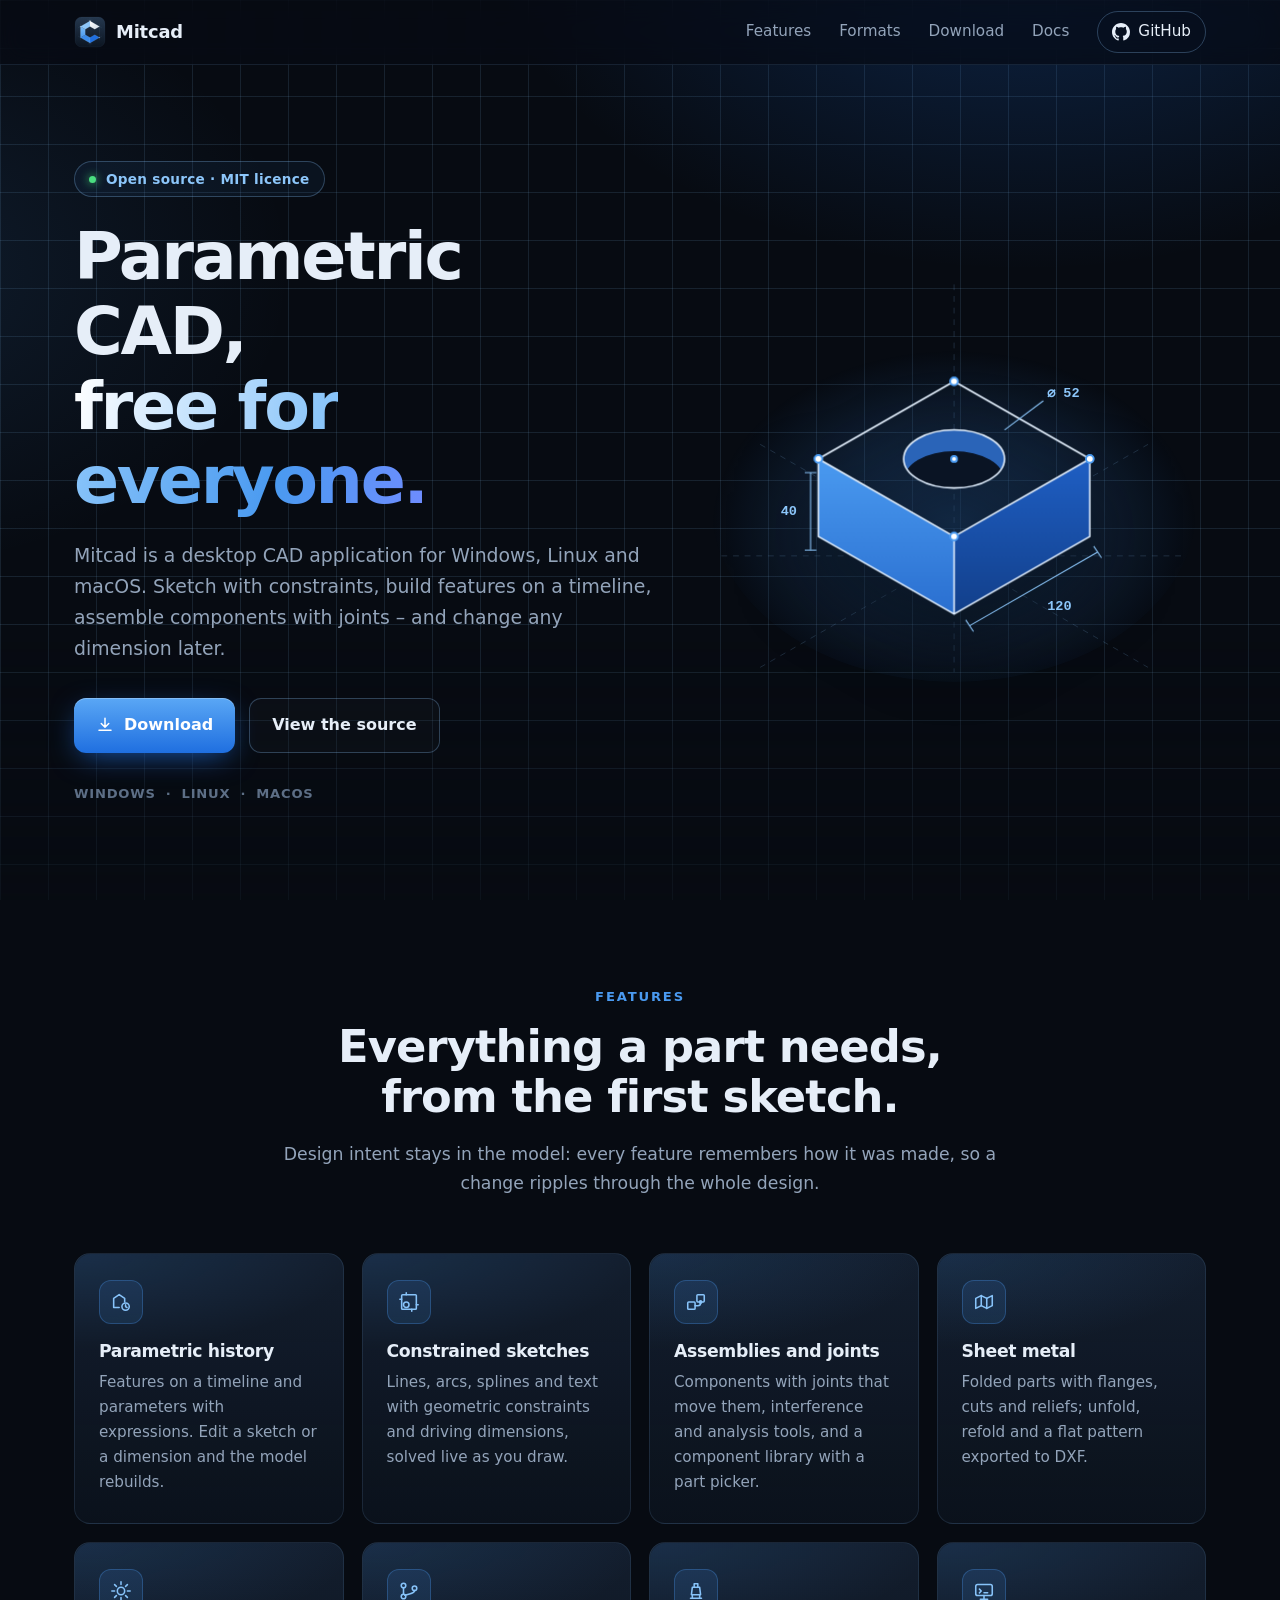
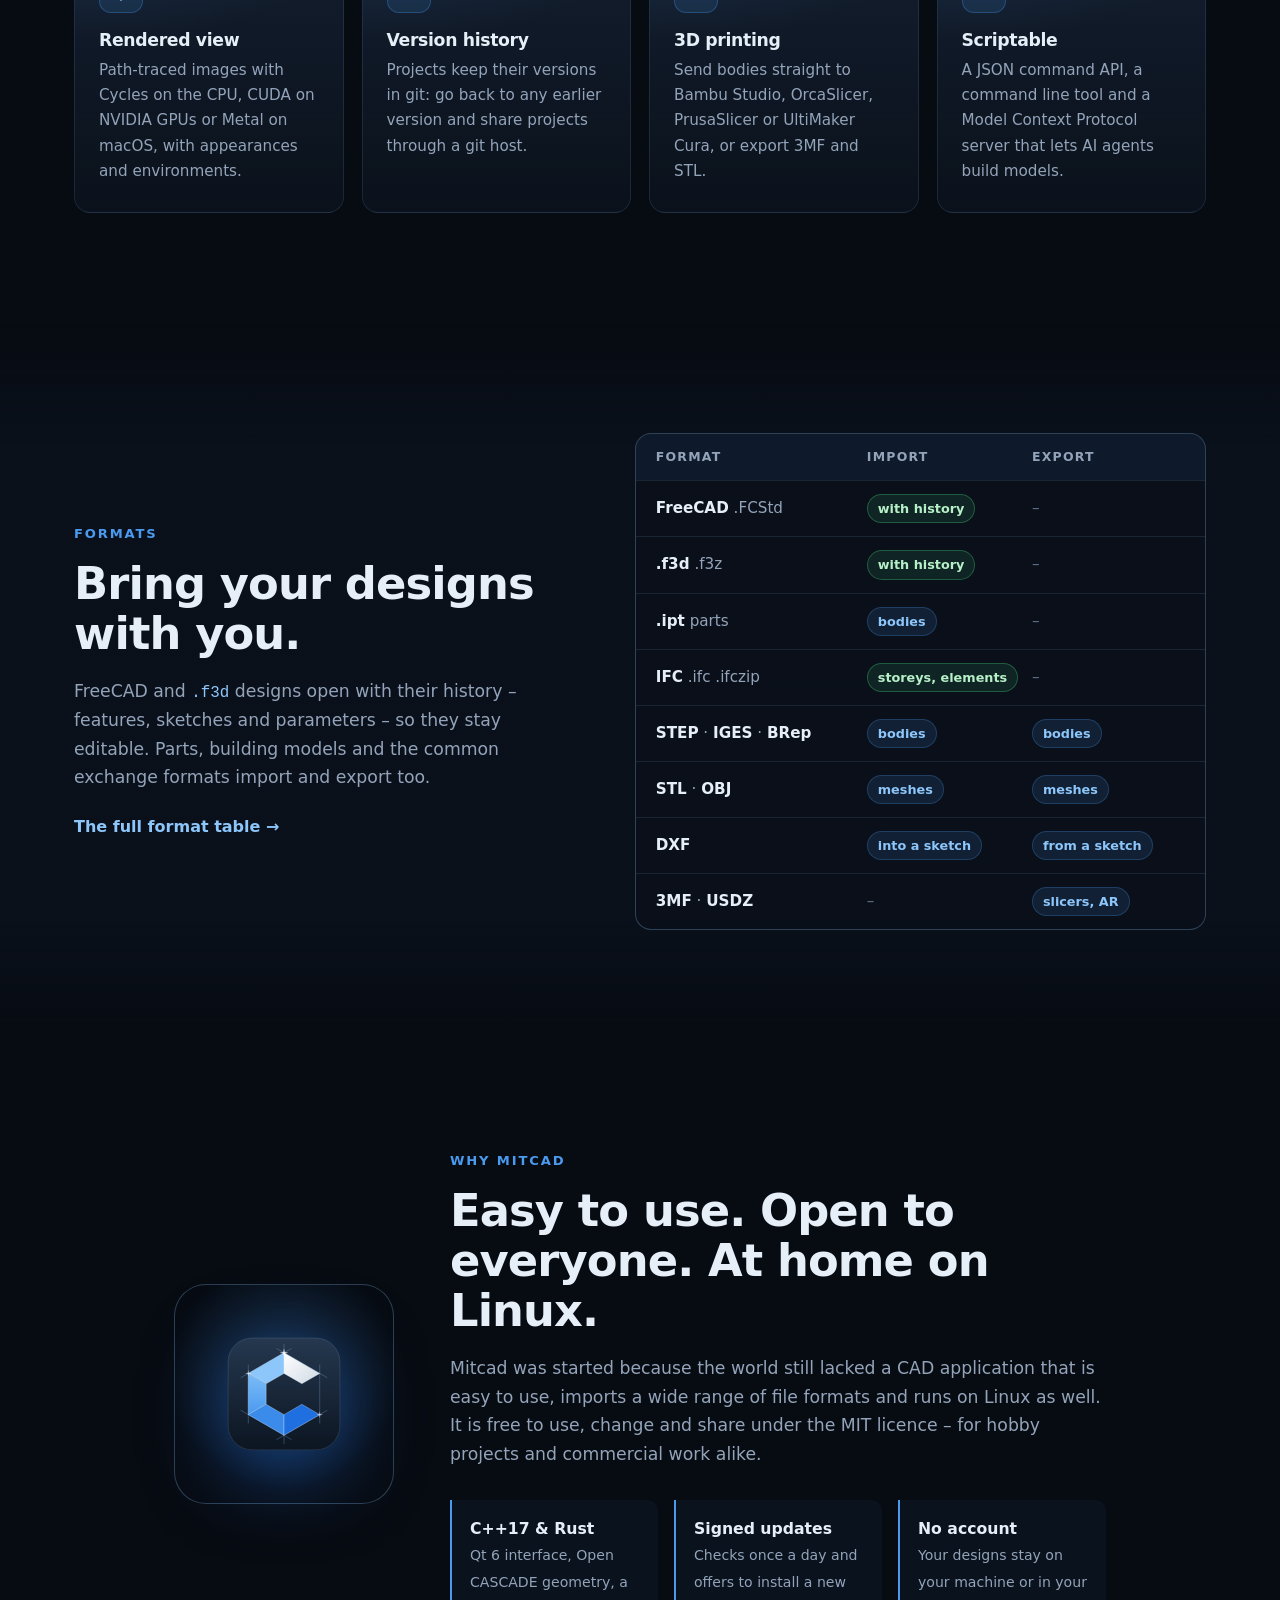
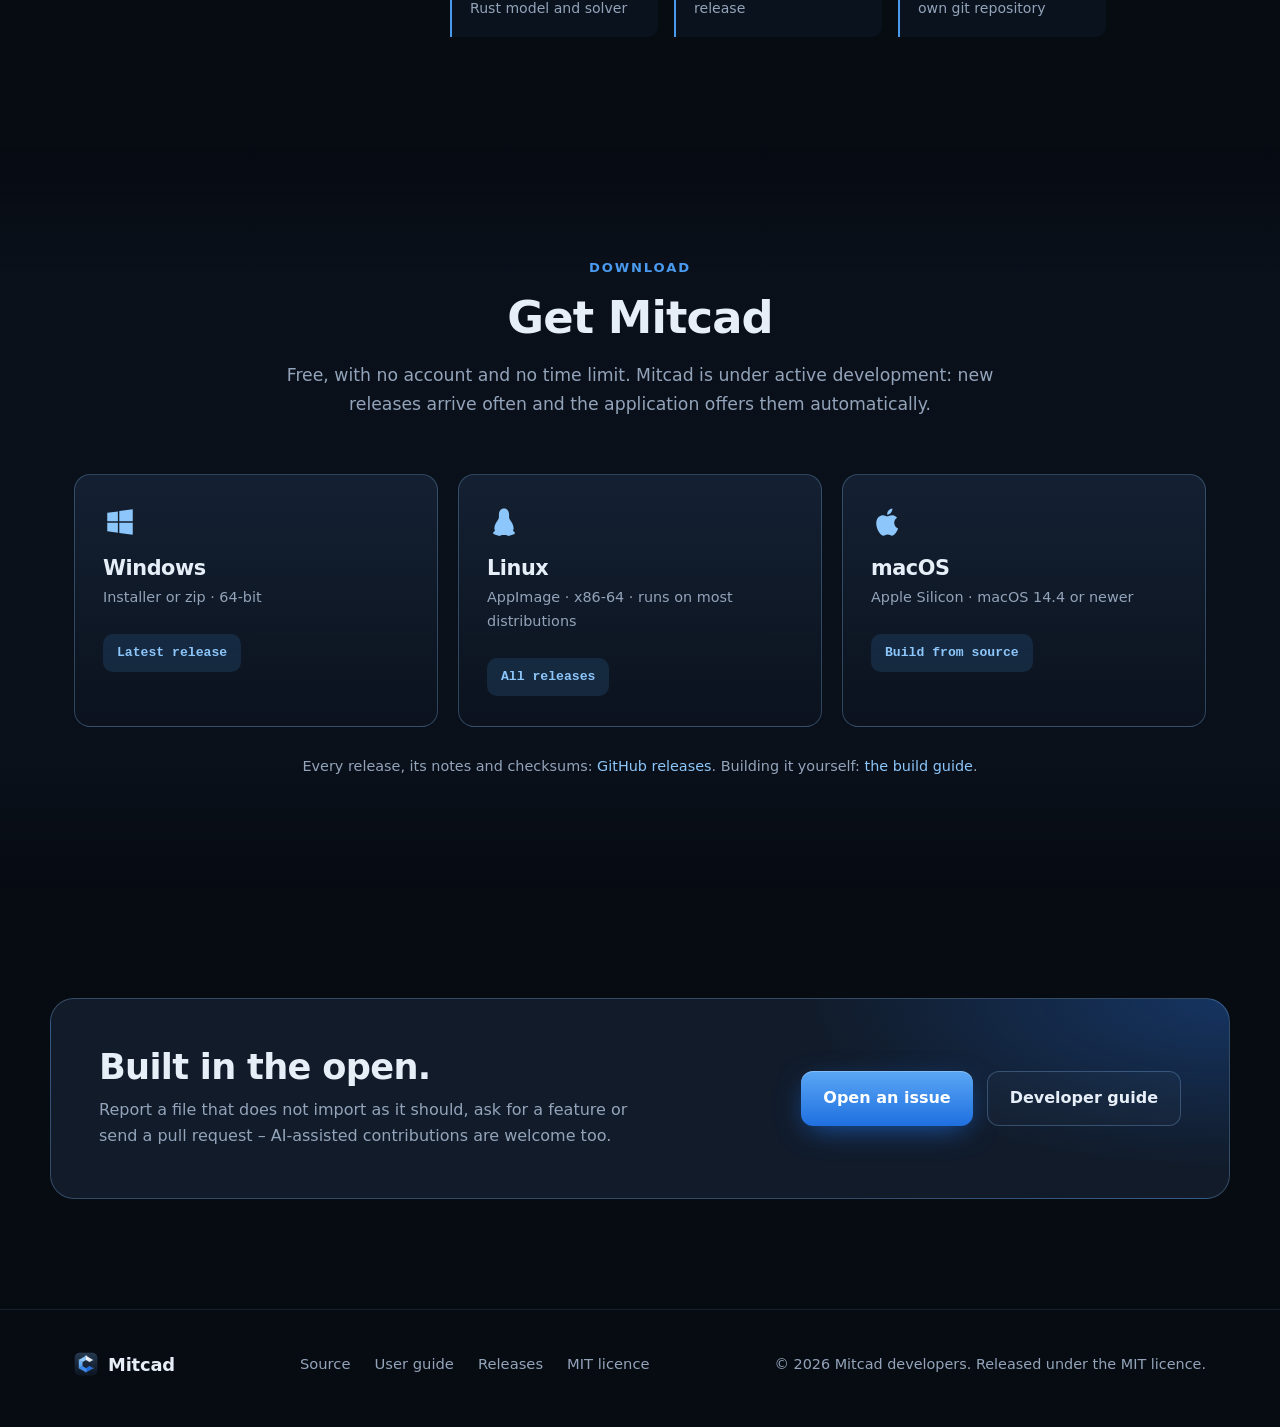
==== index.html @ 43147772 "Mitcad website: a dark single page with features, formats and downloads Co-Authored-By: Claude Opus " ====
<!DOCTYPE html>
<!-- SPDX-License-Identifier: MIT -->
<html lang="en">
<head>
  <meta charset="utf-8">
  <meta name="viewport" content="width=device-width, initial-scale=1">
  <title>Mitcad – open-source parametric CAD</title>
  <meta name="description" content="Mitcad is an open-source parametric desktop CAD application for Windows, Linux and macOS. Sketches, features on a timeline, assemblies, sheet metal and many file formats. MIT licensed.">
  <meta name="theme-color" content="#070b12">
  <meta property="og:title" content="Mitcad – open-source parametric CAD">
  <meta property="og:description" content="Parametric desktop CAD for Windows, Linux and macOS. Free under the MIT licence.">
  <meta property="og:type" content="website">
  <meta property="og:url" content="https://mitcad.org/">
  <meta property="og:image" content="https://mitcad.org/assets/og.png">
  <link rel="canonical" href="https://mitcad.org/">
  <link rel="icon" href="assets/favicon.svg" type="image/svg+xml">
  <link rel="stylesheet" href="style.css">
</head>
<body>
  <a class="skip" href="#main">Skip to content</a>

  <header class="nav" id="top">
    <div class="wrap nav-inner">
      <a class="brand" href="#top" aria-label="Mitcad home">
        <img src="assets/logo.svg" alt="" width="32" height="32">
        <span>Mitcad</span>
      </a>
      <input type="checkbox" id="menu" class="menu-toggle" aria-label="Menu">
      <label for="menu" class="menu-button" aria-hidden="true"><span></span></label>
      <nav class="links" aria-label="Main">
        <a href="#features">Features</a>
        <a href="#formats">Formats</a>
        <a href="#download">Download</a>
        <a href="https://github.com/mitcad/Mitcad/blob/main/docs/user-guide.md">Docs</a>
        <a class="gh" href="https://github.com/mitcad/Mitcad" aria-label="Mitcad on GitHub">
          <svg viewBox="0 0 16 16" width="18" height="18" aria-hidden="true"><path fill="currentColor" d="M8 0C3.58 0 0 3.58 0 8c0 3.54 2.29 6.53 5.47 7.59.4.07.55-.17.55-.38 0-.19-.01-.82-.01-1.49-2.01.37-2.53-.49-2.69-.94-.09-.23-.48-.94-.82-1.13-.28-.15-.68-.52-.01-.53.63-.01 1.08.58 1.23.82.72 1.21 1.87.87 2.33.66.07-.52.28-.87.51-1.07-1.78-.2-3.64-.89-3.64-3.95 0-.87.31-1.59.82-2.15-.08-.2-.36-1.02.08-2.12 0 0 .67-.21 2.2.82.64-.18 1.32-.27 2-.27.68 0 1.36.09 2 .27 1.53-1.04 2.2-.82 2.2-.82.44 1.1.16 1.92.08 2.12.51.56.82 1.27.82 2.15 0 3.07-1.87 3.75-3.65 3.95.29.25.54.73.54 1.48 0 1.07-.01 1.93-.01 2.2 0 .21.15.46.55.38A8.013 8.013 0 0016 8c0-4.42-3.58-8-8-8z"/></svg>
          <span>GitHub</span>
        </a>
      </nav>
    </div>
  </header>

  <main id="main">
    <section class="hero">
      <div class="wrap hero-grid">
        <div class="hero-text">
          <p class="eyebrow"><span class="dot"></span> Open source · MIT licence</p>
          <h1>Parametric CAD,<br><span class="grad">free for everyone.</span></h1>
          <p class="lead">Mitcad is a desktop CAD application for Windows, Linux and macOS.
            Sketch with constraints, build features on a timeline, assemble
            components with joints – and change any dimension later.</p>
          <div class="cta">
            <a class="btn primary" href="#download">
              <svg viewBox="0 0 24 24" width="18" height="18" aria-hidden="true"><path d="M12 3v12m0 0l-5-5m5 5l5-5M4 19h16" fill="none" stroke="currentColor" stroke-width="2" stroke-linecap="round" stroke-linejoin="round"/></svg>
              Download
            </a>
            <a class="btn ghost" href="https://github.com/mitcad/Mitcad">View the source</a>
          </div>
          <ul class="platforms" aria-label="Platforms">
            <li>Windows</li><li>Linux</li><li>macOS</li>
          </ul>
        </div>

        <figure class="hero-art" aria-hidden="true">
          <svg viewBox="0 0 520 440" class="blueprint">
            <defs>
              <linearGradient id="top" x1="0" y1="0" x2="1" y2="1">
                <stop offset="0" stop-color="#cfe6ff"/><stop offset="1" stop-color="#8cc6fa"/>
              </linearGradient>
              <linearGradient id="lft" x1="0" y1="0" x2="0" y2="1">
                <stop offset="0" stop-color="#4a9af0"/><stop offset="1" stop-color="#2a6fd0"/>
              </linearGradient>
              <linearGradient id="rgt" x1="0" y1="0" x2="0" y2="1">
                <stop offset="0" stop-color="#1f5fc4"/><stop offset="1" stop-color="#123f8a"/>
              </linearGradient>
              <radialGradient id="glow" cx="50%" cy="55%" r="50%">
                <stop offset="0" stop-color="#3b8bea" stop-opacity=".35"/><stop offset="1" stop-color="#3b8bea" stop-opacity="0"/>
              </radialGradient>
            </defs>
            <ellipse cx="260" cy="250" rx="250" ry="180" fill="url(#glow)"/>
            <!-- Construction lines -->
            <g class="construct">
              <line x1="20" y1="300" x2="500" y2="300"/>
              <line x1="260" y1="20" x2="260" y2="420"/>
              <line x1="60" y1="415" x2="460" y2="185"/>
              <line x1="60" y1="185" x2="460" y2="415"/>
            </g>
            <!-- An isometric block with a bore: top, left and right faces -->
            <g class="solid">
              <polygon points="260,120 400,200 260,280 120,200" fill="url(#top)"/>
              <polygon points="120,200 260,280 260,360 120,280" fill="url(#lft)"/>
              <polygon points="260,280 400,200 400,280 260,360" fill="url(#rgt)"/>
              <clipPath id="bore"><ellipse cx="260" cy="200" rx="52" ry="30"/></clipPath>
              <ellipse cx="260" cy="200" rx="52" ry="30" fill="#2a64b8"/>
              <ellipse cx="260" cy="222" rx="52" ry="30" fill="#0a1424" clip-path="url(#bore)"/>
            </g>
            <!-- Edges drawn in -->
            <g class="edges">
              <path d="M260 120 L400 200 L260 280 L120 200 Z"/>
              <path d="M120 200 V280 L260 360 L400 280 V200"/>
              <path d="M260 280 V360"/>
              <ellipse cx="260" cy="200" rx="52" ry="30"/>
            </g>
            <!-- Dimensions -->
            <g class="dims">
              <path d="M112 214 L112 294" /><path d="M106 214 h12 M106 294 h12"/>
              <text x="98" y="258" text-anchor="end">40</text>
              <path d="M276 372 L408 296"/><path d="M272 366 l8 12 M404 290 l8 12"/>
              <text x="356" y="356">120</text>
              <path d="M312 170 L352 140"/><text x="356" y="136">⌀ 52</text>
            </g>
            <!-- Sketch points -->
            <g class="pts">
              <circle cx="260" cy="120" r="4"/><circle cx="400" cy="200" r="4"/>
              <circle cx="120" cy="200" r="4"/><circle cx="260" cy="280" r="4"/>
              <circle cx="260" cy="200" r="3"/>
            </g>
          </svg>
        </figure>
      </div>
    </section>

    <section class="showcase" id="showcase" hidden>
      <div class="wrap">
        <div class="window">
          <div class="window-bar"><i></i><i></i><i></i></div>
          <img id="shot-main" data-src="" alt="The Mitcad window with a part, the model browser and the timeline" loading="lazy">
        </div>
      </div>
    </section>

    <section class="section" id="features">
      <div class="wrap">
        <header class="section-head">
          <p class="kicker">Features</p>
          <h2>Everything a part needs, from the first sketch.</h2>
          <p>Design intent stays in the model: every feature remembers how it was made,
            so a change ripples through the whole design.</p>
        </header>

        <div class="cards">
          <article class="card">
            <div class="icon"><svg viewBox="0 0 24 24"><path d="M4 18h6M4 18V8l6-4 6 4v4"/><circle cx="17" cy="17" r="4"/><path d="M17 15v2l1.5 1"/></svg></div>
            <h3>Parametric history</h3>
            <p>Features on a timeline and parameters with expressions. Edit a sketch or a dimension and the model rebuilds.</p>
          </article>
          <article class="card">
            <div class="icon"><svg viewBox="0 0 24 24"><rect x="4" y="4" width="16" height="16" rx="1"/><path d="M4 9h-2M9 4V2M20 15h2M15 20v2"/><circle cx="9" cy="15" r="3"/></svg></div>
            <h3>Constrained sketches</h3>
            <p>Lines, arcs, splines and text with geometric constraints and driving dimensions, solved live as you draw.</p>
          </article>
          <article class="card">
            <div class="icon"><svg viewBox="0 0 24 24"><rect x="3" y="12" width="8" height="8" rx="1"/><rect x="13" y="4" width="8" height="8" rx="1"/><path d="M11 16h3a3 3 0 003-3v-1"/><circle cx="17" cy="12" r="1.2"/></svg></div>
            <h3>Assemblies and joints</h3>
            <p>Components with joints that move them, interference and analysis tools, and a component library with a part picker.</p>
          </article>
          <article class="card">
            <div class="icon"><svg viewBox="0 0 24 24"><path d="M3 8l6-3 6 3 6-3v11l-6 3-6-3-6 3z"/><path d="M9 5v11M15 8v11"/></svg></div>
            <h3>Sheet metal</h3>
            <p>Folded parts with flanges, cuts and reliefs; unfold, refold and a flat pattern exported to DXF.</p>
          </article>
          <article class="card">
            <div class="icon"><svg viewBox="0 0 24 24"><circle cx="12" cy="12" r="4"/><path d="M12 2v3M12 19v3M2 12h3M19 12h3M5 5l2 2M17 17l2 2M5 19l2-2M17 7l2-2"/></svg></div>
            <h3>Rendered view</h3>
            <p>Path-traced images with Cycles on the CPU, CUDA on NVIDIA GPUs or Metal on macOS, with appearances and environments.</p>
          </article>
          <article class="card">
            <div class="icon"><svg viewBox="0 0 24 24"><circle cx="6" cy="6" r="2.5"/><circle cx="6" cy="18" r="2.5"/><circle cx="18" cy="9" r="2.5"/><path d="M6 8.5v7M18 11.5c0 4-6 3-10.5 5.2"/></svg></div>
            <h3>Version history</h3>
            <p>Projects keep their versions in git: go back to any earlier version and share projects through a git host.</p>
          </article>
          <article class="card">
            <div class="icon"><svg viewBox="0 0 24 24"><path d="M6 20h12M8 20v-4h8v4M7 16l1-8h8l1 8"/><path d="M10 8V4h4v4"/></svg></div>
            <h3>3D printing</h3>
            <p>Send bodies straight to Bambu Studio, OrcaSlicer, PrusaSlicer or UltiMaker Cura, or export 3MF and STL.</p>
          </article>
          <article class="card">
            <div class="icon"><svg viewBox="0 0 24 24"><rect x="3" y="5" width="18" height="12" rx="2"/><path d="M8 21h8M12 17v4M7 10l2 2-2 2M12 14h4"/></svg></div>
            <h3>Scriptable</h3>
            <p>A JSON command API, a command line tool and a Model Context Protocol server that lets AI agents build models.</p>
          </article>
        </div>
      </div>
    </section>

    <section class="section alt" id="formats">
      <div class="wrap formats-grid">
        <header class="section-head left">
          <p class="kicker">Formats</p>
          <h2>Bring your designs with you.</h2>
          <p>FreeCAD and <code>.f3d</code> designs open with their history – features, sketches
            and parameters – so they stay editable. Parts, building models and the
            common exchange formats import and export too.</p>
          <a class="text-link" href="https://github.com/mitcad/Mitcad#support-for-multiple-cad-formats">The full format table →</a>
        </header>

        <div class="format-table" role="table" aria-label="File formats">
          <div class="row head" role="row"><span role="columnheader">Format</span><span role="columnheader">Import</span><span role="columnheader">Export</span></div>
          <div class="row" role="row"><span role="cell"><b>FreeCAD</b> .FCStd</span><span role="cell" class="tag hist">with history</span><span role="cell" class="no">–</span></div>
          <div class="row" role="row"><span role="cell"><b>.f3d</b> .f3z</span><span role="cell" class="tag hist">with history</span><span role="cell" class="no">–</span></div>
          <div class="row" role="row"><span role="cell"><b>.ipt</b> parts</span><span role="cell" class="tag">bodies</span><span role="cell" class="no">–</span></div>
          <div class="row" role="row"><span role="cell"><b>IFC</b> .ifc .ifczip</span><span role="cell" class="tag hist">storeys, elements</span><span role="cell" class="no">–</span></div>
          <div class="row" role="row"><span role="cell"><b>STEP</b> · <b>IGES</b> · <b>BRep</b></span><span role="cell" class="tag">bodies</span><span role="cell" class="tag">bodies</span></div>
          <div class="row" role="row"><span role="cell"><b>STL</b> · <b>OBJ</b></span><span role="cell" class="tag">meshes</span><span role="cell" class="tag">meshes</span></div>
          <div class="row" role="row"><span role="cell"><b>DXF</b></span><span role="cell" class="tag">into a sketch</span><span role="cell" class="tag">from a sketch</span></div>
          <div class="row" role="row"><span role="cell"><b>3MF</b> · <b>USDZ</b></span><span role="cell" class="no">–</span><span role="cell" class="tag">slicers, AR</span></div>
        </div>
      </div>
    </section>

    <section class="section" id="why">
      <div class="wrap why">
        <div class="why-mark" aria-hidden="true"><img src="assets/logo.svg" alt="" width="120" height="120"></div>
        <div>
          <p class="kicker">Why Mitcad</p>
          <h2>Easy to use. Open to everyone. At home on Linux.</h2>
          <p>Mitcad was started because the world still lacked a CAD application that is easy
            to use, imports a wide range of file formats and runs on Linux as well. It is
            free to use, change and share under the MIT licence – for hobby projects and
            commercial work alike.</p>
          <ul class="facts">
            <li><b>C++17 &amp; Rust</b><span>Qt 6 interface, Open CASCADE geometry, a Rust model and solver</span></li>
            <li><b>Signed updates</b><span>Checks once a day and offers to install a new release</span></li>
            <li><b>No account</b><span>Your designs stay on your machine or in your own git repository</span></li>
          </ul>
        </div>
      </div>
    </section>

    <section class="section alt" id="download">
      <div class="wrap">
        <header class="section-head">
          <p class="kicker">Download</p>
          <h2>Get Mitcad <span id="latest-version"></span></h2>
          <p>Free, with no account and no time limit. Mitcad is under active development:
            new releases arrive often and the application offers them automatically.</p>
        </header>

        <div class="downloads">
          <a class="dl" id="dl-windows" href="https://github.com/mitcad/Mitcad/releases/latest">
            <svg viewBox="0 0 24 24" class="os"><path d="M3 5.5l7.5-1v7H3zM11.5 4.3L21 3v8.5h-9.5zM3 12.5h7.5v7L3 18.5zM11.5 12.5H21V21l-9.5-1.3z"/></svg>
            <h3>Windows</h3>
            <p class="meta">Installer or zip · 64-bit</p>
            <span class="file" data-default="Latest release">Latest release</span>
          </a>
          <a class="dl" id="dl-linux" href="https://github.com/mitcad/Mitcad/releases">
            <svg viewBox="0 0 24 24" class="os"><path d="M12 2.5c-2.3 0-3.6 1.9-3.6 4.4 0 1.3.2 2.2-.6 3.5-1 1.5-2.6 3.5-2.6 6 0 .8.2 1.4.5 1.9-.7.3-1.4.8-1.4 1.5 0 1.2 2 1.2 3.3 1.7.8.3 1.4.5 2 .1.6-.3 1.5-.4 2.4-.4s1.8.1 2.4.4c.6.4 1.2.2 2-.1 1.3-.5 3.3-.5 3.3-1.7 0-.7-.7-1.2-1.4-1.5.3-.5.5-1.1.5-1.9 0-2.5-1.6-4.5-2.6-6-.8-1.3-.6-2.2-.6-3.5 0-2.5-1.3-4.4-3.6-4.4z"/></svg>
            <h3>Linux</h3>
            <p class="meta">AppImage · x86-64 · runs on most distributions</p>
            <span class="file" data-default="All releases">All releases</span>
          </a>
          <a class="dl" id="dl-macos" href="https://github.com/mitcad/Mitcad#macos">
            <svg viewBox="0 0 24 24" class="os"><path d="M16.4 12.6c0-2.4 2-3.5 2-3.6-1.1-1.6-2.8-1.8-3.4-1.8-1.4-.2-2.8.8-3.5.8s-1.9-.8-3.1-.8C6.8 7.3 5.3 8.2 4.5 9.6c-1.7 2.9-.4 7.3 1.2 9.7.8 1.2 1.8 2.5 3 2.4 1.2 0 1.7-.8 3.1-.8s1.9.8 3.1.8c1.3 0 2.1-1.2 2.9-2.4.9-1.3 1.3-2.6 1.3-2.7 0 0-2.6-1-2.7-4zM14.1 5.5c.6-.8 1.1-1.9 1-3-.9 0-2.1.6-2.7 1.4-.6.7-1.1 1.8-1 2.9 1 .1 2.1-.5 2.7-1.3z"/></svg>
            <h3>macOS</h3>
            <p class="meta">Apple Silicon · macOS 14.4 or newer</p>
            <span class="file" data-default="Build from source">Build from source</span>
          </a>
        </div>
        <p class="small center">Every release, its notes and checksums: <a href="https://github.com/mitcad/Mitcad/releases">GitHub releases</a>.
          Building it yourself: <a href="https://github.com/mitcad/Mitcad#building">the build guide</a>.</p>
      </div>
    </section>

    <section class="section" id="community">
      <div class="wrap community">
        <div>
          <h2>Built in the open.</h2>
          <p>Report a file that does not import as it should, ask for a feature or send a
            pull request – AI-assisted contributions are welcome too.</p>
        </div>
        <div class="cta">
          <a class="btn primary" href="https://github.com/mitcad/Mitcad/issues">Open an issue</a>
          <a class="btn ghost" href="https://github.com/mitcad/Mitcad/blob/main/docs/development.md">Developer guide</a>
        </div>
      </div>
    </section>
  </main>

  <footer class="footer">
    <div class="wrap footer-inner">
      <a class="brand" href="#top"><img src="assets/logo.svg" alt="" width="24" height="24"><span>Mitcad</span></a>
      <nav aria-label="Footer">
        <a href="https://github.com/mitcad/Mitcad">Source</a>
        <a href="https://github.com/mitcad/Mitcad/blob/main/docs/user-guide.md">User guide</a>
        <a href="https://github.com/mitcad/Mitcad/releases">Releases</a>
        <a href="https://github.com/mitcad/Mitcad/blob/main/LICENSE">MIT licence</a>
      </nav>
      <p class="small">© 2026 Mitcad developers. Released under the MIT licence.</p>
    </div>
  </footer>

  <script src="site.js" defer></script>
</body>
</html>
---- style.css ----
/* SPDX-License-Identifier: MIT */
/* Mitcad website: one dark theme, colours from the application icon. */

:root {
  --bg: #070b12;
  --bg-2: #0b121d;
  --panel: rgba(20, 32, 50, .55);
  --panel-solid: #111b2a;
  --line: rgba(140, 198, 250, .12);
  --line-strong: rgba(140, 198, 250, .28);
  --text: #e6eef8;
  --muted: #93a4ba;
  --faint: #5d6f86;
  --accent: #4a9af0;
  --accent-2: #8cc6fa;
  --accent-3: #1f6fe0;
  --radius: 16px;
  --wrap: 1180px;
  --font: ui-sans-serif, system-ui, -apple-system, "Segoe UI", Roboto, "Helvetica Neue", Arial, sans-serif;
  --mono: ui-monospace, "SF Mono", "Cascadia Code", Consolas, monospace;
  color-scheme: dark;
}

* { box-sizing: border-box; }
html { scroll-behavior: smooth; scroll-padding-top: 80px; }
body {
  margin: 0;
  background: var(--bg);
  color: var(--text);
  font: 16px/1.65 var(--font);
  -webkit-font-smoothing: antialiased;
  overflow-x: hidden;
}
/* Blueprint grid and soft glows behind everything */
body::before {
  content: "";
  position: fixed;
  inset: 0;
  z-index: -1;
  background:
    radial-gradient(900px 600px at 80% -10%, rgba(31, 111, 224, .28), transparent 60%),
    radial-gradient(700px 500px at -10% 30%, rgba(74, 154, 240, .12), transparent 60%),
    linear-gradient(var(--line) 1px, transparent 1px) 0 0 / 48px 48px,
    linear-gradient(90deg, var(--line) 1px, transparent 1px) 0 0 / 48px 48px,
    var(--bg);
  mask-image: linear-gradient(to bottom, #000 0, #000 70%, rgba(0, 0, 0, .35) 100%);
}

a { color: var(--accent-2); text-decoration: none; }
a:hover { color: #fff; }
img { max-width: 100%; display: block; }
code { font-family: var(--mono); font-size: .92em; color: var(--accent-2); }
h1, h2, h3 { line-height: 1.12; letter-spacing: -.02em; margin: 0; }
h2 { font-size: clamp(1.9rem, 3.6vw, 2.8rem); font-weight: 700; }
h3 { font-size: 1.08rem; font-weight: 650; }
p { margin: 0; }

.wrap { max-width: var(--wrap); margin: 0 auto; padding: 0 24px; }
.small { font-size: .9rem; color: var(--muted); }
.center { text-align: center; }

.skip { position: absolute; left: -9999px; }
.skip:focus { left: 16px; top: 16px; z-index: 100; background: var(--accent); color: #fff; padding: 8px 14px; border-radius: 8px; }

/* Navigation */
.nav {
  position: sticky;
  top: 0;
  z-index: 50;
  backdrop-filter: blur(14px) saturate(140%);
  -webkit-backdrop-filter: blur(14px) saturate(140%);
  background: rgba(7, 11, 18, .72);
  border-bottom: 1px solid var(--line);
}
.nav-inner { display: flex; align-items: center; justify-content: space-between; height: 64px; }
.brand { display: flex; align-items: center; gap: 10px; color: var(--text); font-weight: 700; font-size: 1.12rem; letter-spacing: -.01em; }
.brand:hover { color: #fff; }
.links { display: flex; align-items: center; gap: 28px; }
.links a { color: var(--muted); font-size: .95rem; font-weight: 500; transition: color .15s; }
.links a:hover { color: var(--text); }
.links .gh { display: inline-flex; align-items: center; gap: 8px; padding: 7px 14px; border: 1px solid var(--line-strong); border-radius: 999px; color: var(--text); }
.links .gh:hover { border-color: var(--accent); background: rgba(74, 154, 240, .1); }
.menu-toggle, .menu-button { display: none; }

/* Buttons */
.btn {
  display: inline-flex;
  align-items: center;
  gap: 10px;
  padding: 13px 22px;
  border-radius: 12px;
  font-weight: 600;
  font-size: 1rem;
  transition: transform .15s, box-shadow .2s, background .2s, border-color .2s;
}
.btn.primary {
  color: #fff;
  background: linear-gradient(180deg, #5aa7f5, var(--accent-3));
  box-shadow: 0 8px 30px -8px rgba(31, 111, 224, .8), inset 0 1px 0 rgba(255, 255, 255, .25);
}
.btn.primary:hover { transform: translateY(-1px); box-shadow: 0 12px 36px -8px rgba(31, 111, 224, .95), inset 0 1px 0 rgba(255, 255, 255, .3); color: #fff; }
.btn.ghost { color: var(--text); border: 1px solid var(--line-strong); background: rgba(255, 255, 255, .02); }
.btn.ghost:hover { border-color: var(--accent-2); background: rgba(140, 198, 250, .06); color: #fff; }

/* Hero */
.hero { padding: 96px 0 72px; }
.hero-grid { display: grid; grid-template-columns: 1.15fr 1fr; gap: 48px; align-items: center; }
.eyebrow {
  display: inline-flex; align-items: center; gap: 10px;
  padding: 6px 14px; border: 1px solid var(--line-strong); border-radius: 999px;
  color: var(--accent-2); font-size: .85rem; font-weight: 600; letter-spacing: .02em;
  background: rgba(74, 154, 240, .06);
}
.dot { width: 7px; height: 7px; border-radius: 50%; background: #4ade80; box-shadow: 0 0 10px #4ade80; }
h1 { font-size: clamp(2.5rem, 5.2vw, 4.25rem); font-weight: 800; margin: 22px 0 22px; letter-spacing: -.035em; }
.grad {
  background: linear-gradient(100deg, #ffffff 0%, var(--accent-2) 40%, var(--accent) 75%, #6f8cff 100%);
  -webkit-background-clip: text; background-clip: text; color: transparent;
}
.lead { font-size: 1.18rem; color: var(--muted); max-width: 34em; }
.cta { display: flex; flex-wrap: wrap; gap: 14px; margin-top: 34px; }
.platforms { display: flex; gap: 10px; list-style: none; padding: 0; margin: 30px 0 0; }
.platforms li { font-size: .82rem; color: var(--faint); font-weight: 600; letter-spacing: .06em; text-transform: uppercase; }
.platforms li + li::before { content: "·"; margin-right: 10px; color: var(--faint); }

.hero-art { margin: 0; }
.blueprint { width: 100%; height: auto; overflow: visible; }
.construct line { stroke: var(--accent-2); stroke-opacity: .18; stroke-width: 1; stroke-dasharray: 6 6; }
.solid { filter: drop-shadow(0 30px 40px rgba(0, 0, 0, .55)); animation: rise 1.2s .6s both cubic-bezier(.2, .7, .2, 1); }
.edges path, .edges ellipse { fill: none; stroke: #e6f2ff; stroke-width: 1.6; stroke-linejoin: round; stroke-dasharray: 900; stroke-dashoffset: 900; animation: draw 1.6s .1s forwards ease-out; }
.dims path { fill: none; stroke: var(--accent-2); stroke-width: 1.1; opacity: 0; animation: fade .6s 1.5s forwards; }
.dims text { fill: var(--accent-2); font: 600 14px var(--mono); opacity: 0; animation: fade .6s 1.7s forwards; }
.pts circle { fill: #fff; stroke: var(--accent); stroke-width: 2; opacity: 0; animation: fade .4s 1.3s forwards; }
@keyframes draw { to { stroke-dashoffset: 0; } }
@keyframes fade { to { opacity: 1; } }
@keyframes rise { from { opacity: 0; transform: translateY(18px); } to { opacity: 1; transform: none; } }

/* Screenshot showcase */
.showcase { padding: 8px 0 40px; }
.window {
  border-radius: 14px; overflow: hidden;
  border: 1px solid var(--line-strong);
  background: var(--panel-solid);
  box-shadow: 0 40px 120px -30px rgba(31, 111, 224, .45), 0 20px 60px -20px rgba(0, 0, 0, .8);
}
.window-bar { display: flex; gap: 8px; padding: 12px 14px; background: #0e1724; border-bottom: 1px solid var(--line); }
.window-bar i { width: 11px; height: 11px; border-radius: 50%; background: #2a3a50; }
.shots { display: grid; grid-template-columns: 1fr 1fr; gap: 24px; margin-top: 24px; }
.shots figure { margin: 0; }
.shots img { border-radius: 12px; border: 1px solid var(--line-strong); }
.shots figcaption { margin-top: 10px; font-size: .9rem; color: var(--muted); }

/* Sections */
.section { padding: 110px 0; }
.section.alt { background: linear-gradient(180deg, rgba(11, 18, 29, 0), rgba(11, 18, 29, .85) 18%, rgba(11, 18, 29, .85) 82%, rgba(11, 18, 29, 0)); }
.section-head { max-width: 720px; margin: 0 auto 56px; text-align: center; }
.section-head.left { text-align: left; margin: 0; }
.section-head p:not(.kicker) { margin-top: 18px; color: var(--muted); font-size: 1.08rem; }
.kicker { color: var(--accent); font-weight: 700; font-size: .82rem; letter-spacing: .14em; text-transform: uppercase; margin-bottom: 14px !important; }

/* Feature cards */
.cards { display: grid; grid-template-columns: repeat(4, 1fr); gap: 18px; }
.card {
  position: relative;
  padding: 26px 24px 28px;
  border-radius: var(--radius);
  background: linear-gradient(180deg, rgba(24, 38, 58, .7), rgba(14, 22, 34, .6));
  border: 1px solid var(--line);
  transition: transform .2s, border-color .2s, box-shadow .2s;
}
.card::before {
  content: ""; position: absolute; inset: 0; border-radius: inherit; pointer-events: none;
  background: radial-gradient(400px 140px at 0 0, rgba(74, 154, 240, .14), transparent 70%);
}
.card:hover { transform: translateY(-3px); border-color: var(--line-strong); box-shadow: 0 20px 50px -25px rgba(31, 111, 224, .6); }
.card h3 { margin: 18px 0 8px; }
.card p { color: var(--muted); font-size: .95rem; }
.icon {
  width: 44px; height: 44px; display: grid; place-items: center;
  border-radius: 12px; background: rgba(74, 154, 240, .12); border: 1px solid rgba(74, 154, 240, .3);
}
.icon svg { width: 22px; height: 22px; fill: none; stroke: var(--accent-2); stroke-width: 1.7; stroke-linecap: round; stroke-linejoin: round; }

/* Formats */
.formats-grid { display: grid; grid-template-columns: 1fr 1.15fr; gap: 64px; align-items: center; }
.text-link { display: inline-block; margin-top: 22px; font-weight: 600; }
.format-table { border: 1px solid var(--line-strong); border-radius: var(--radius); overflow: hidden; background: rgba(10, 16, 26, .7); }
.row { display: grid; grid-template-columns: 1.3fr 1fr 1fr; gap: 12px; align-items: center; padding: 13px 20px; border-top: 1px solid var(--line); font-size: .95rem; }
.row.head { border-top: 0; background: rgba(74, 154, 240, .08); color: var(--muted); font-size: .78rem; font-weight: 700; letter-spacing: .1em; text-transform: uppercase; }
.row b { color: var(--text); font-weight: 650; }
.row span:first-child { color: var(--muted); }
.tag { justify-self: start; padding: 3px 10px; border-radius: 999px; font-size: .8rem; font-weight: 600; color: var(--accent-2); background: rgba(74, 154, 240, .12); border: 1px solid rgba(74, 154, 240, .25); }
.tag.hist { color: #b6f0c8; background: rgba(74, 222, 128, .1); border-color: rgba(74, 222, 128, .3); }
.no { color: var(--faint); }

/* Why */
.why { display: grid; grid-template-columns: 220px 1fr; gap: 56px; align-items: center; max-width: 980px; }
.why-mark { display: grid; place-items: center; aspect-ratio: 1; border-radius: 32px; border: 1px solid var(--line-strong); background: radial-gradient(circle at 50% 40%, rgba(74, 154, 240, .25), transparent 70%); }
.why-mark img { filter: drop-shadow(0 20px 40px rgba(31, 111, 224, .5)); }
.why h2 { margin-bottom: 18px; }
.why p:not(.kicker) { color: var(--muted); font-size: 1.08rem; }
.facts { list-style: none; padding: 0; margin: 32px 0 0; display: grid; grid-template-columns: repeat(3, 1fr); gap: 16px; }
.facts li { padding: 16px 18px; border-left: 2px solid var(--accent); background: rgba(74, 154, 240, .05); border-radius: 0 10px 10px 0; }
.facts b { display: block; font-size: .98rem; }
.facts span { font-size: .88rem; color: var(--muted); }

/* Downloads */
.downloads { display: grid; grid-template-columns: repeat(3, 1fr); gap: 20px; margin-bottom: 28px; }
.dl {
  display: flex; flex-direction: column; gap: 6px;
  padding: 30px 28px; border-radius: var(--radius);
  background: linear-gradient(180deg, rgba(24, 38, 58, .75), rgba(12, 20, 32, .7));
  border: 1px solid var(--line-strong); color: var(--text);
  transition: transform .2s, border-color .2s, box-shadow .2s;
}
.dl:hover { transform: translateY(-3px); border-color: var(--accent); box-shadow: 0 24px 60px -28px rgba(31, 111, 224, .9); color: var(--text); }
.dl .os { width: 34px; height: 34px; fill: var(--accent-2); margin-bottom: 12px; }
.dl h3 { font-size: 1.3rem; }
.dl .meta { color: var(--muted); font-size: .9rem; }
.dl .file { margin-top: 18px; align-self: flex-start; padding: 8px 14px; border-radius: 10px; background: rgba(74, 154, 240, .14); color: var(--accent-2); font-family: var(--mono); font-size: .82rem; font-weight: 600; }
.dl:hover .file { background: var(--accent-3); color: #fff; }

/* Community */
.community {
  display: flex; align-items: center; justify-content: space-between; gap: 32px; flex-wrap: wrap;
  padding: 48px; border-radius: 24px; border: 1px solid var(--line-strong);
  background: radial-gradient(600px 240px at 100% 0, rgba(31, 111, 224, .3), transparent 70%), var(--panel-solid);
}
.community h2 { font-size: clamp(1.6rem, 3vw, 2.2rem); }
.community p { color: var(--muted); margin-top: 10px; max-width: 34em; }
.community .cta { margin-top: 0; }

/* Footer */
.footer { border-top: 1px solid var(--line); padding: 40px 0 48px; }
.footer-inner { display: flex; align-items: center; justify-content: space-between; gap: 24px; flex-wrap: wrap; }
.footer nav { display: flex; gap: 24px; flex-wrap: wrap; }
.footer nav a { color: var(--muted); font-size: .92rem; }
.footer nav a:hover { color: var(--text); }

/* Entrance on scroll (site.js adds .in) */
.reveal { opacity: 0; transform: translateY(16px); transition: opacity .7s ease, transform .7s ease; }
.reveal.in { opacity: 1; transform: none; }

/* Narrow screens */
@media (max-width: 1000px) {
  .hero-grid, .formats-grid { grid-template-columns: 1fr; }
  .hero { padding-top: 64px; }
  .hero-art { max-width: 520px; margin: 0 auto; }
  .cards { grid-template-columns: repeat(2, 1fr); }
  .why { grid-template-columns: 1fr; text-align: left; }
  .why-mark { width: 160px; }
  .facts { grid-template-columns: 1fr; }
}
@media (max-width: 760px) {
  .wrap { padding: 0 16px; }
  .menu-button { display: grid; place-items: center; width: 40px; height: 40px; cursor: pointer; }
  .menu-button span, .menu-button span::before, .menu-button span::after { display: block; width: 20px; height: 2px; background: var(--text); border-radius: 2px; position: relative; content: ""; }
  .menu-button span::before { position: absolute; top: -6px; }
  .menu-button span::after { position: absolute; top: 6px; }
  .links { display: none; position: absolute; top: 64px; left: 0; right: 0; flex-direction: column; align-items: flex-start; gap: 4px; padding: 12px 16px 20px; background: rgba(7, 11, 18, .97); border-bottom: 1px solid var(--line); }
  .links a { padding: 10px 0; font-size: 1.05rem; }
  .menu-toggle:checked ~ .links { display: flex; }
  .cards, .downloads, .shots { grid-template-columns: 1fr; }
  .section { padding: 80px 0; }
  .row { grid-template-columns: 1.2fr 1fr 1fr; padding: 12px 14px; font-size: .85rem; }
  .community { padding: 32px 24px; }
}

@media (prefers-reduced-motion: reduce) {
  html { scroll-behavior: auto; }
  *, *::before, *::after { animation: none !important; transition: none !important; }
  .edges path, .edges ellipse { stroke-dashoffset: 0; }
  .dims path, .dims text, .pts circle, .reveal { opacity: 1; transform: none; }
}
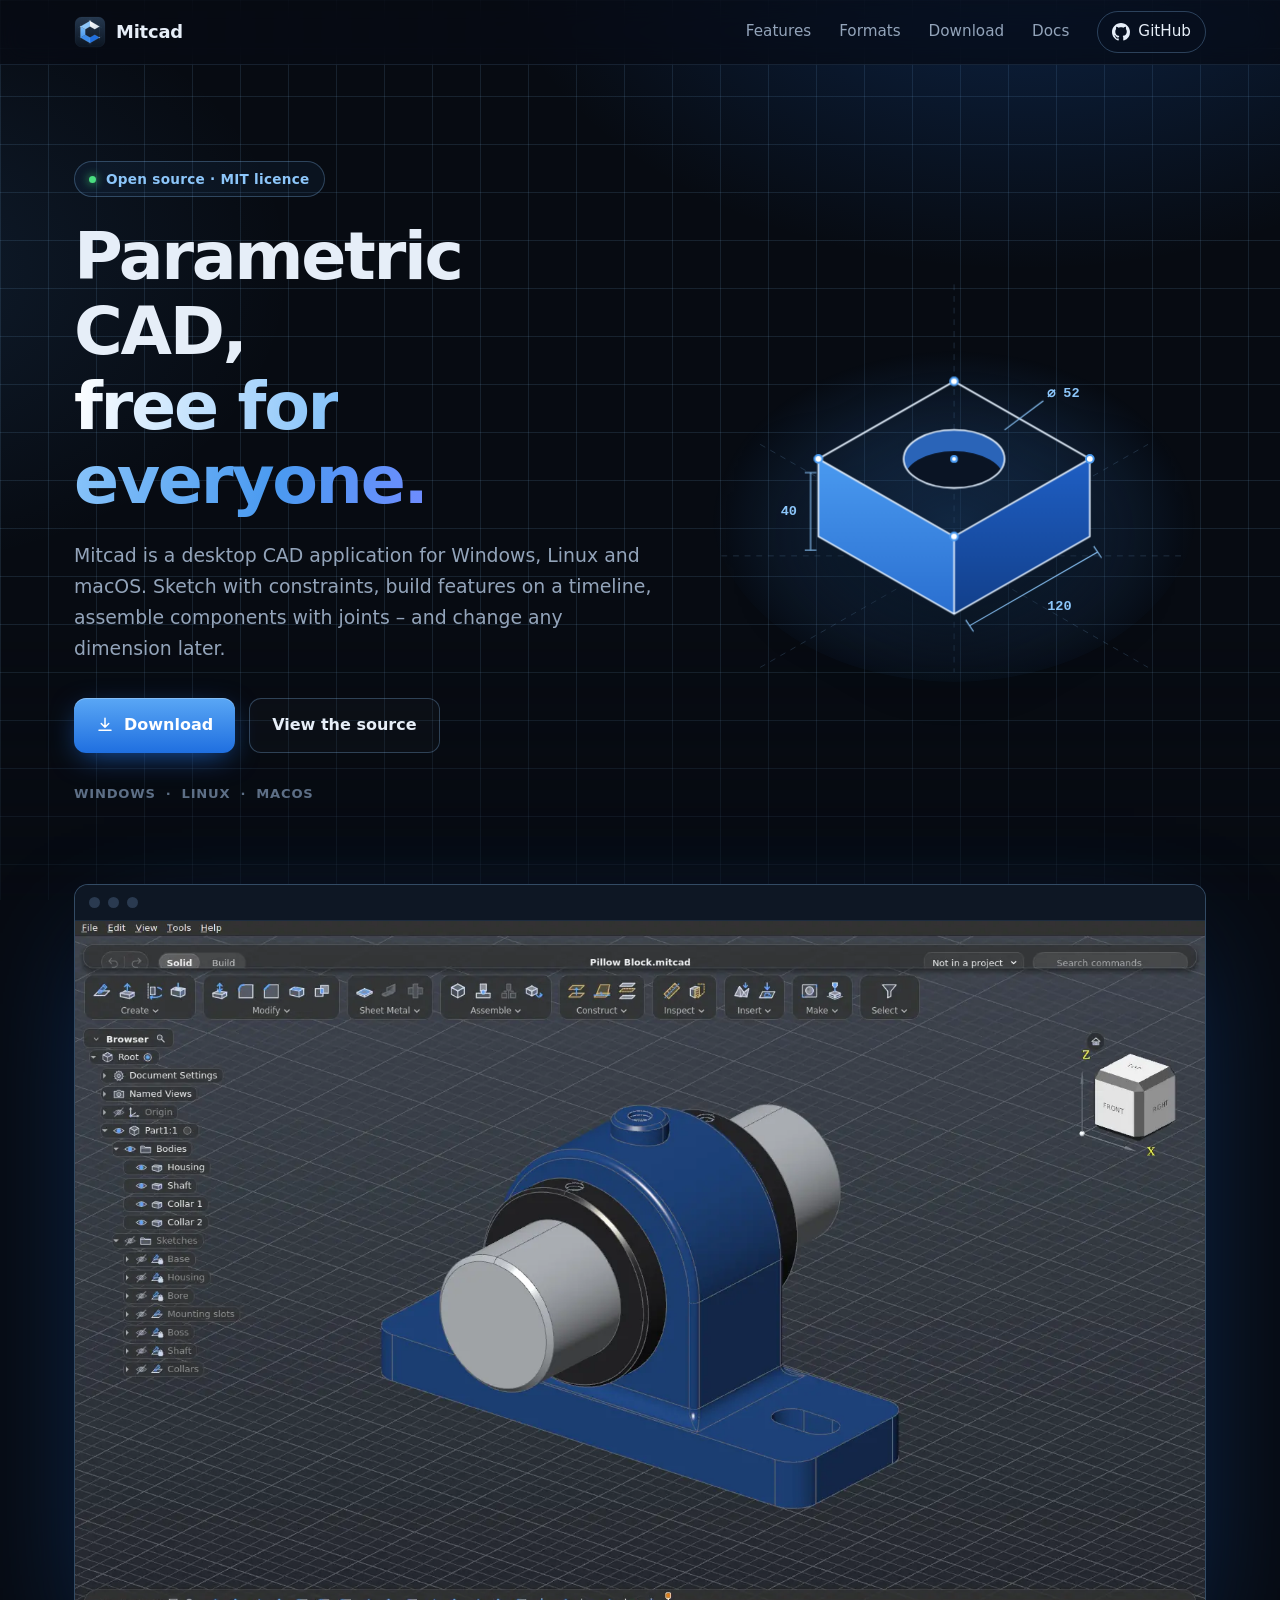
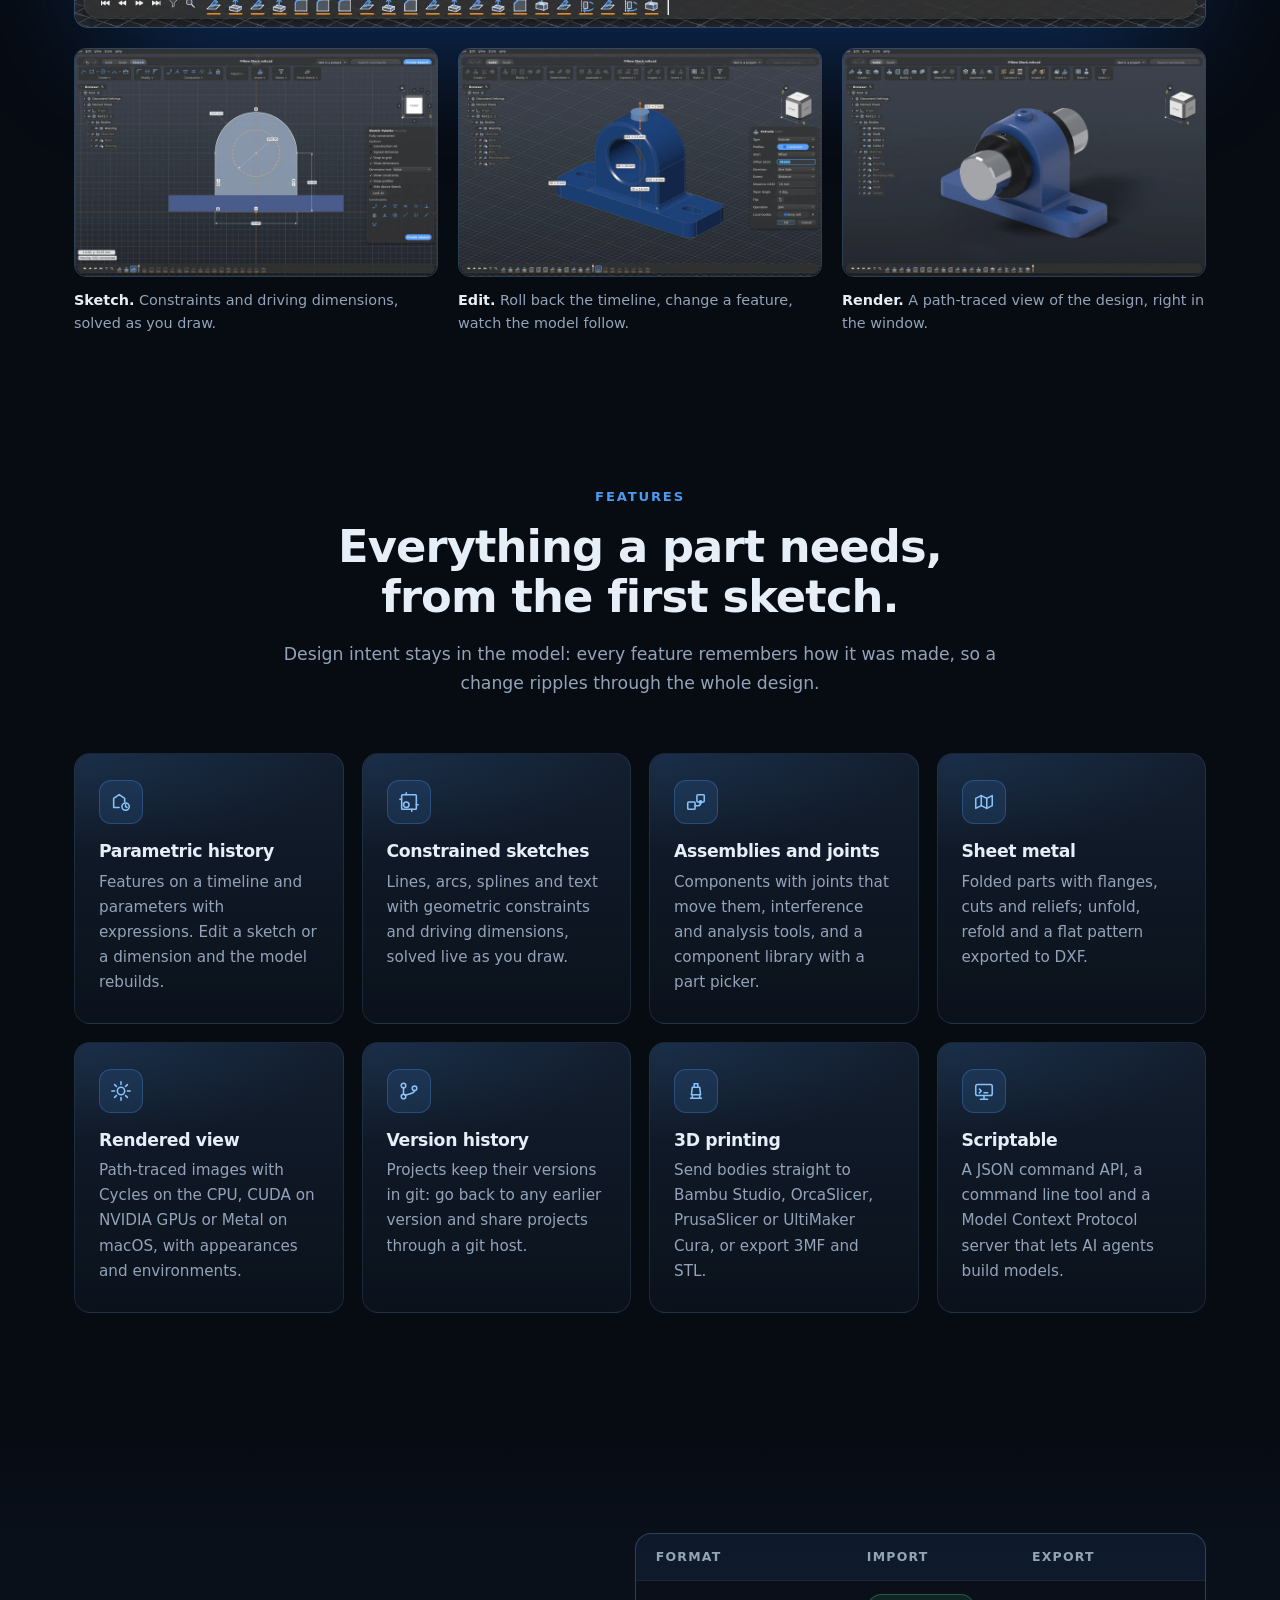
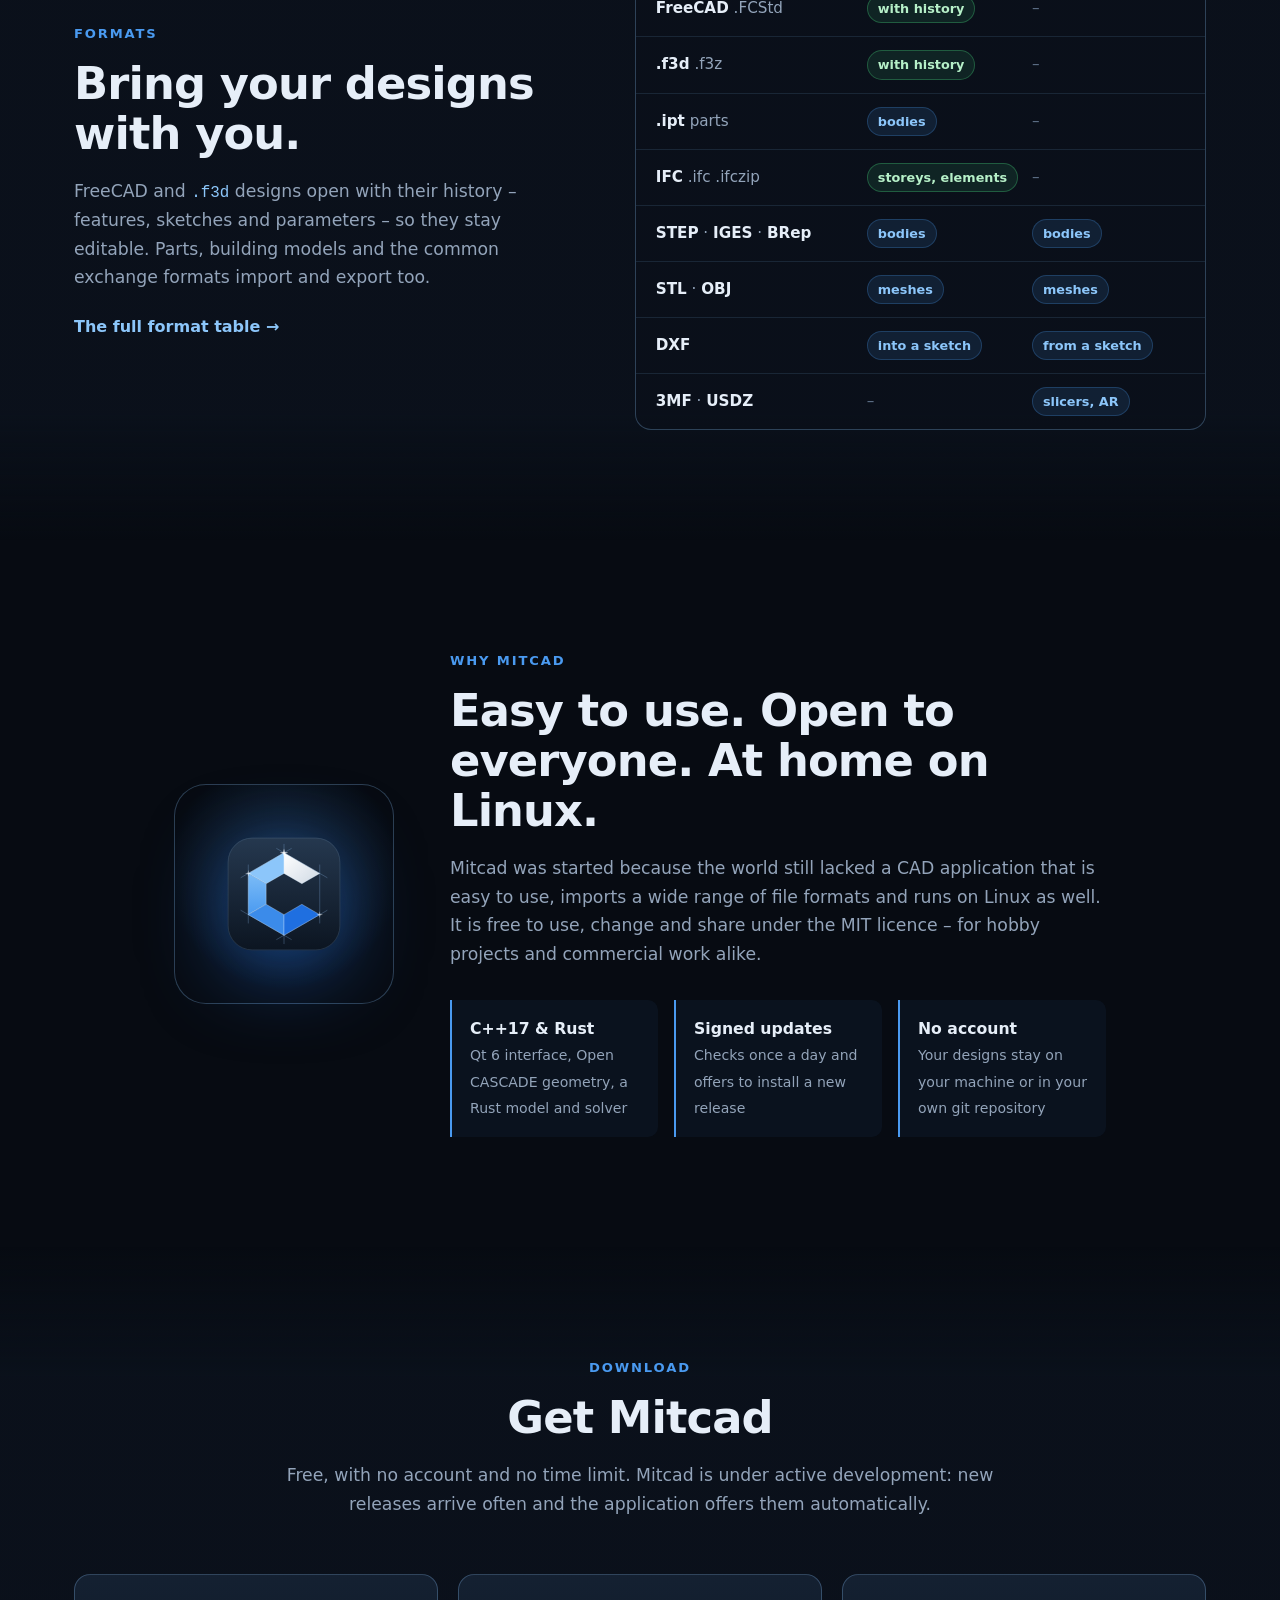
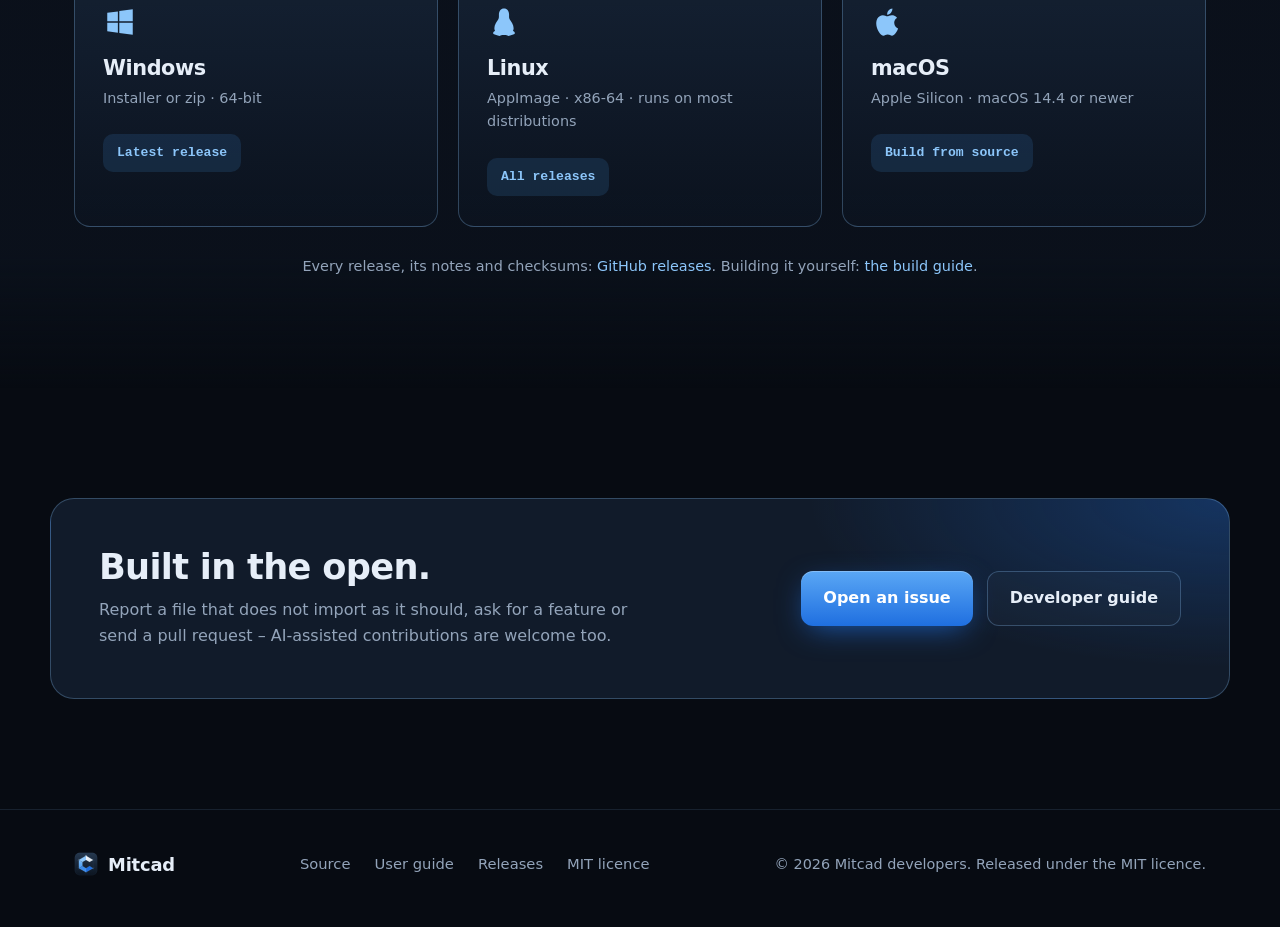
==== commit 03bab10d: "Screenshots of the app in the Floating layout: the main window, a sketch, a feature edit and the ren" ====
--- a/index.html
+++ b/index.html
@@ -120,11 +120,29 @@
       </div>
     </section>
 
-    <section class="showcase" id="showcase" hidden>
+    <section class="showcase" id="showcase">
       <div class="wrap">
         <div class="window">
           <div class="window-bar"><i></i><i></i><i></i></div>
-          <img id="shot-main" data-src="" alt="The Mitcad window with a part, the model browser and the timeline" loading="lazy">
+          <img src="assets/shots/model-dark.webp" width="1600" height="1000"
+            alt="The Mitcad window: a pillow block assembly with its bodies and sketches in the browser and the feature timeline below">
+        </div>
+        <div class="shots">
+          <figure>
+            <img src="assets/shots/sketch-constraints.webp" width="1600" height="1000" loading="lazy"
+              alt="Sketch mode: a fully constrained profile with driving dimensions and the sketch palette">
+            <figcaption><b>Sketch.</b> Constraints and driving dimensions, solved as you draw.</figcaption>
+          </figure>
+          <figure>
+            <img src="assets/shots/feature-edit.webp" width="1600" height="1000" loading="lazy"
+              alt="Editing an extrude: the command panel, drag handles and parameter labels, the timeline rolled back">
+            <figcaption><b>Edit.</b> Roll back the timeline, change a feature, watch the model follow.</figcaption>
+          </figure>
+          <figure>
+            <img src="assets/shots/rendered-view.webp" width="1600" height="1000" loading="lazy"
+              alt="The rendered view: the assembly path traced with soft shadows inside the application">
+            <figcaption><b>Render.</b> A path-traced view of the design, right in the window.</figcaption>
+          </figure>
         </div>
       </div>
     </section>
--- a/style.css
+++ b/style.css
@@ -145,10 +145,12 @@
 }
 .window-bar { display: flex; gap: 8px; padding: 12px 14px; background: #0e1724; border-bottom: 1px solid var(--line); }
 .window-bar i { width: 11px; height: 11px; border-radius: 50%; background: #2a3a50; }
-.shots { display: grid; grid-template-columns: 1fr 1fr; gap: 24px; margin-top: 24px; }
+.shots { display: grid; grid-template-columns: repeat(3, 1fr); gap: 20px; margin-top: 20px; }
 .shots figure { margin: 0; }
 .shots img { border-radius: 12px; border: 1px solid var(--line-strong); }
-.shots figcaption { margin-top: 10px; font-size: .9rem; color: var(--muted); }
+.shots figcaption { margin-top: 12px; font-size: .9rem; color: var(--muted); }
+.shots figcaption b { color: var(--text); }
+.window img, .shots img { width: 100%; height: auto; }
 
 /* Sections */
 .section { padding: 110px 0; }
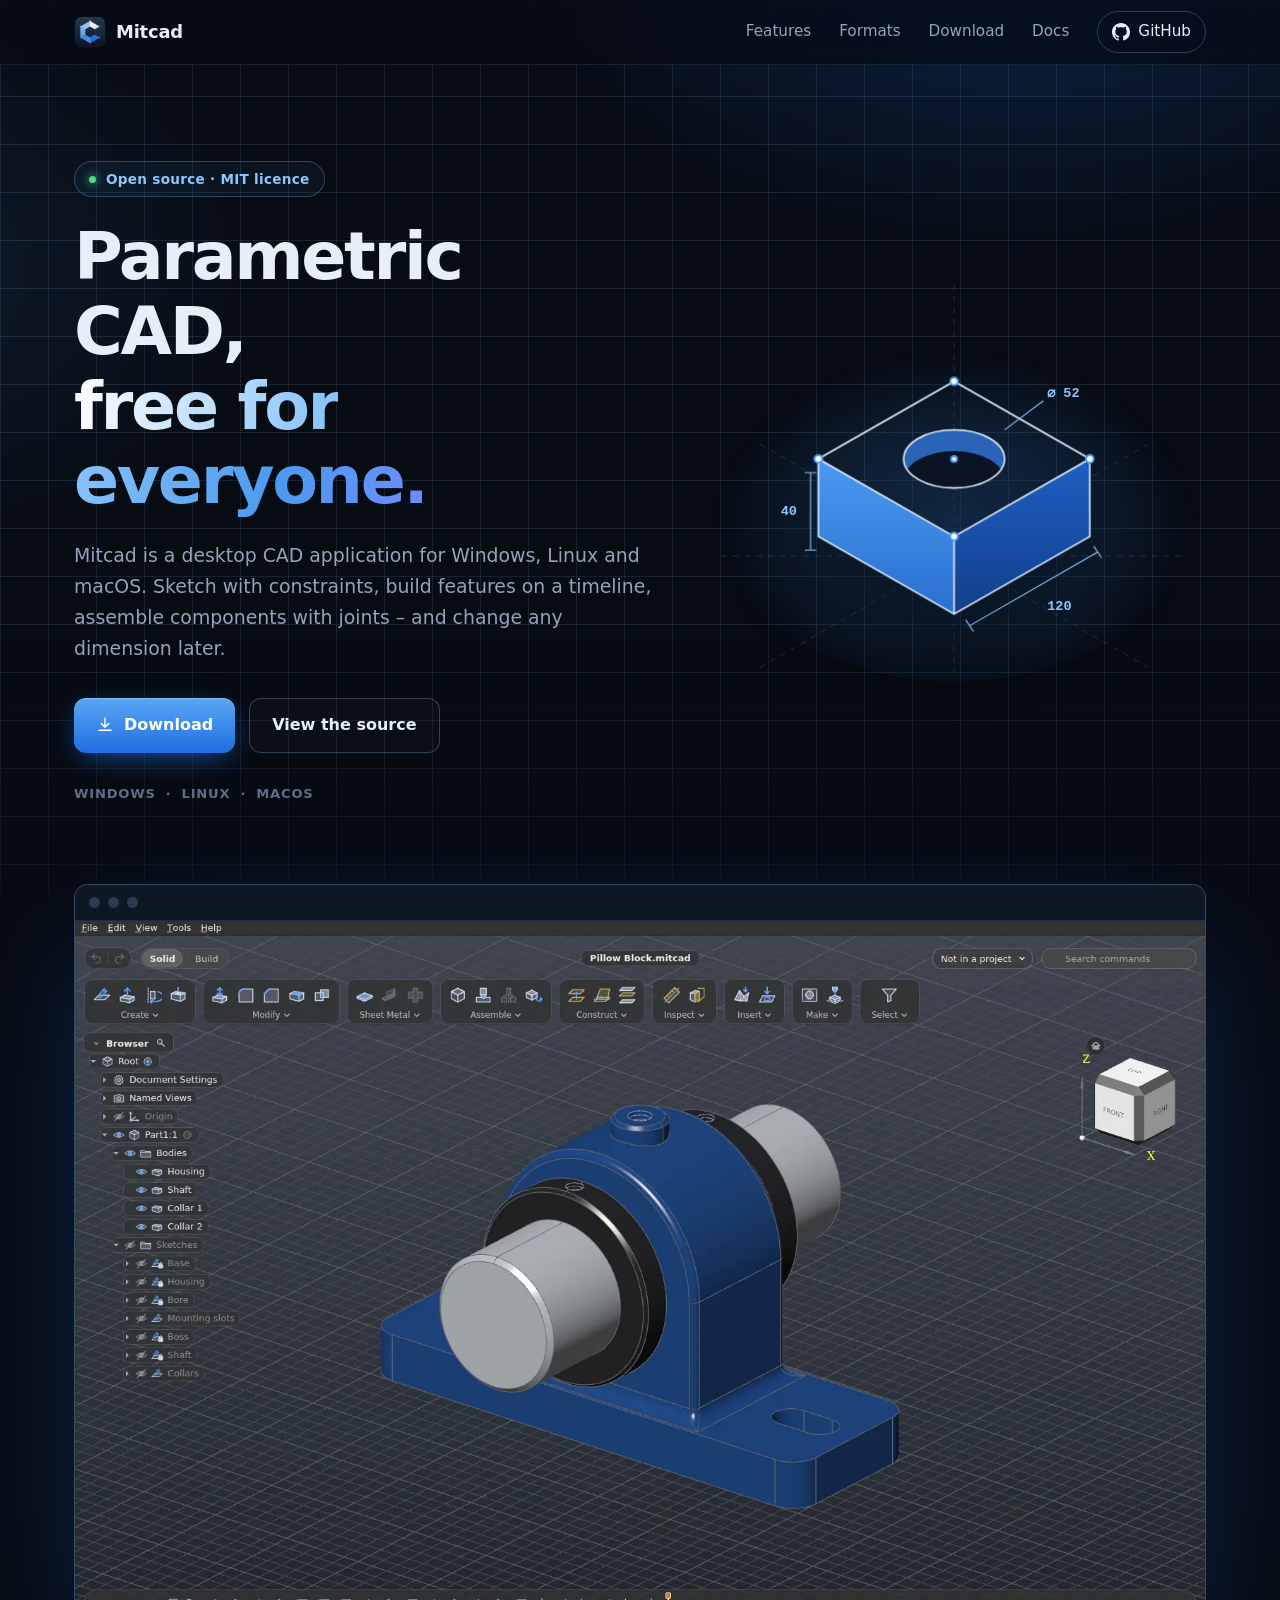
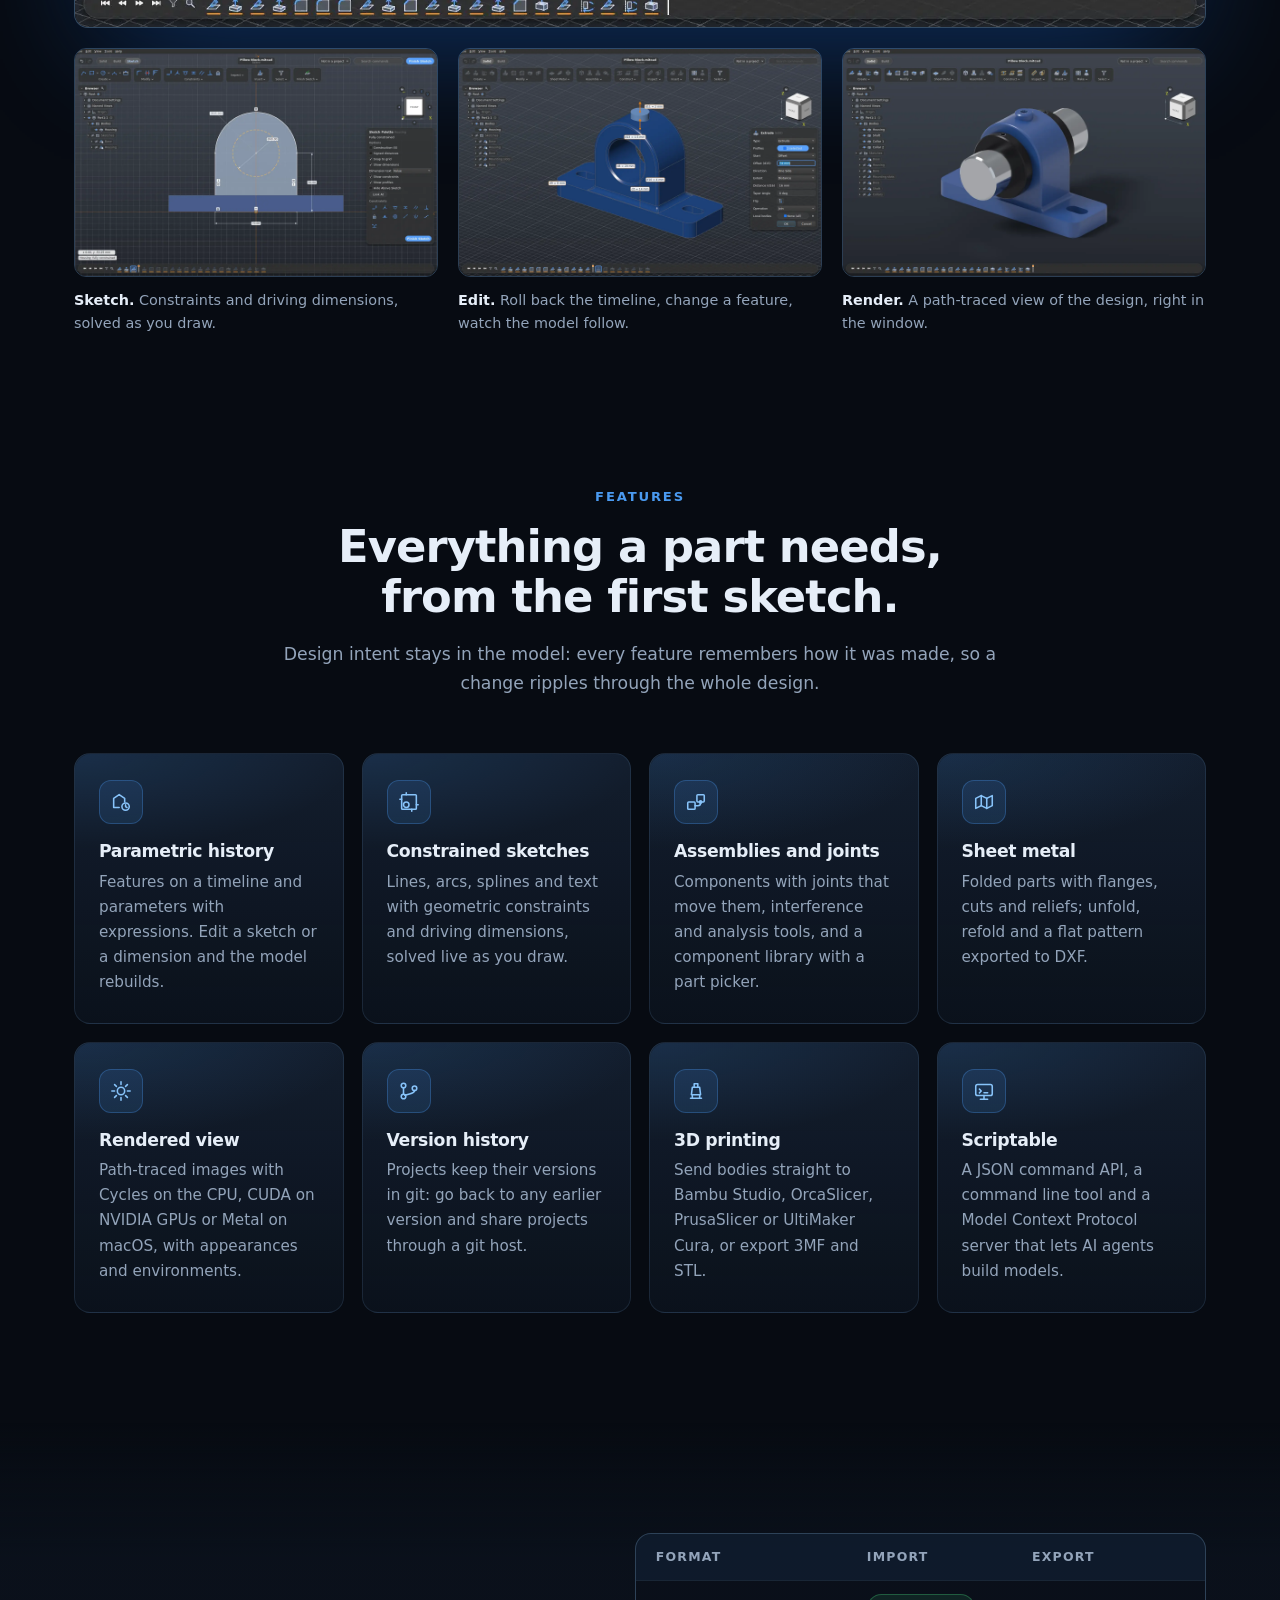
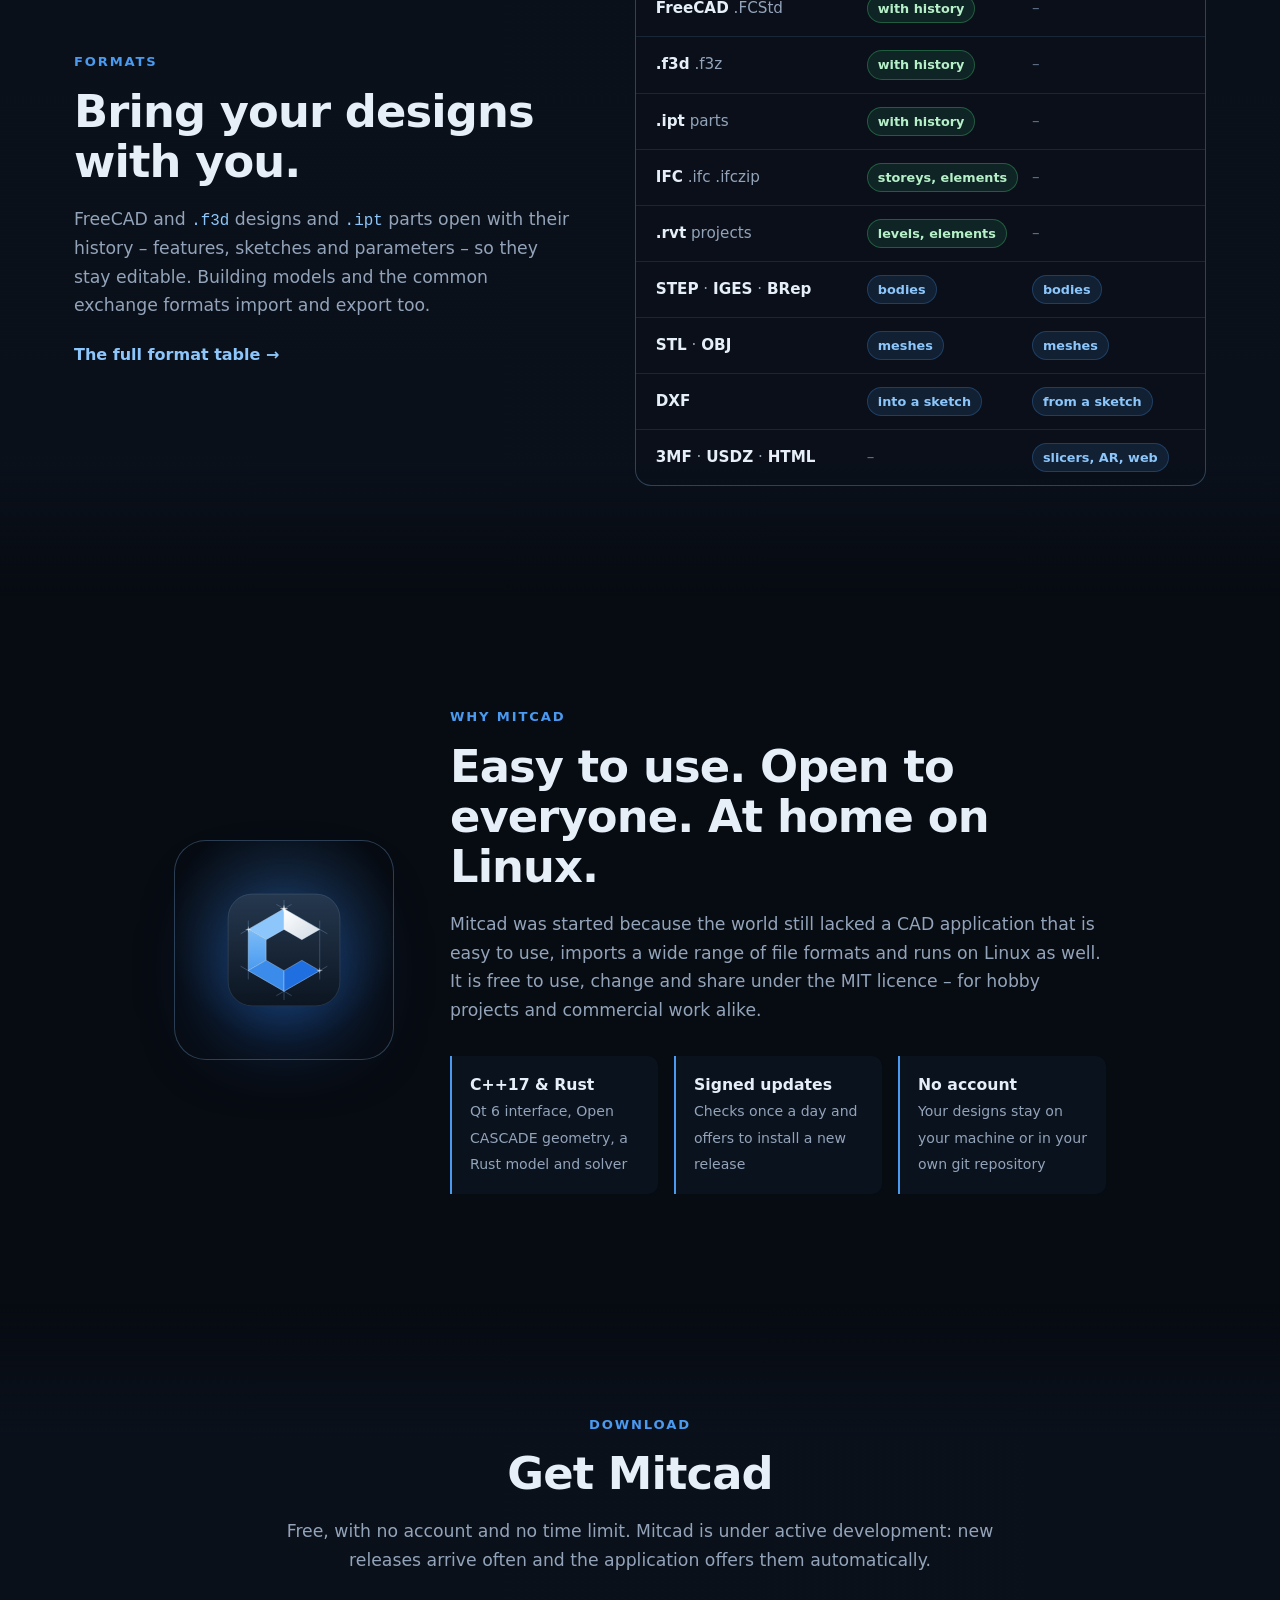
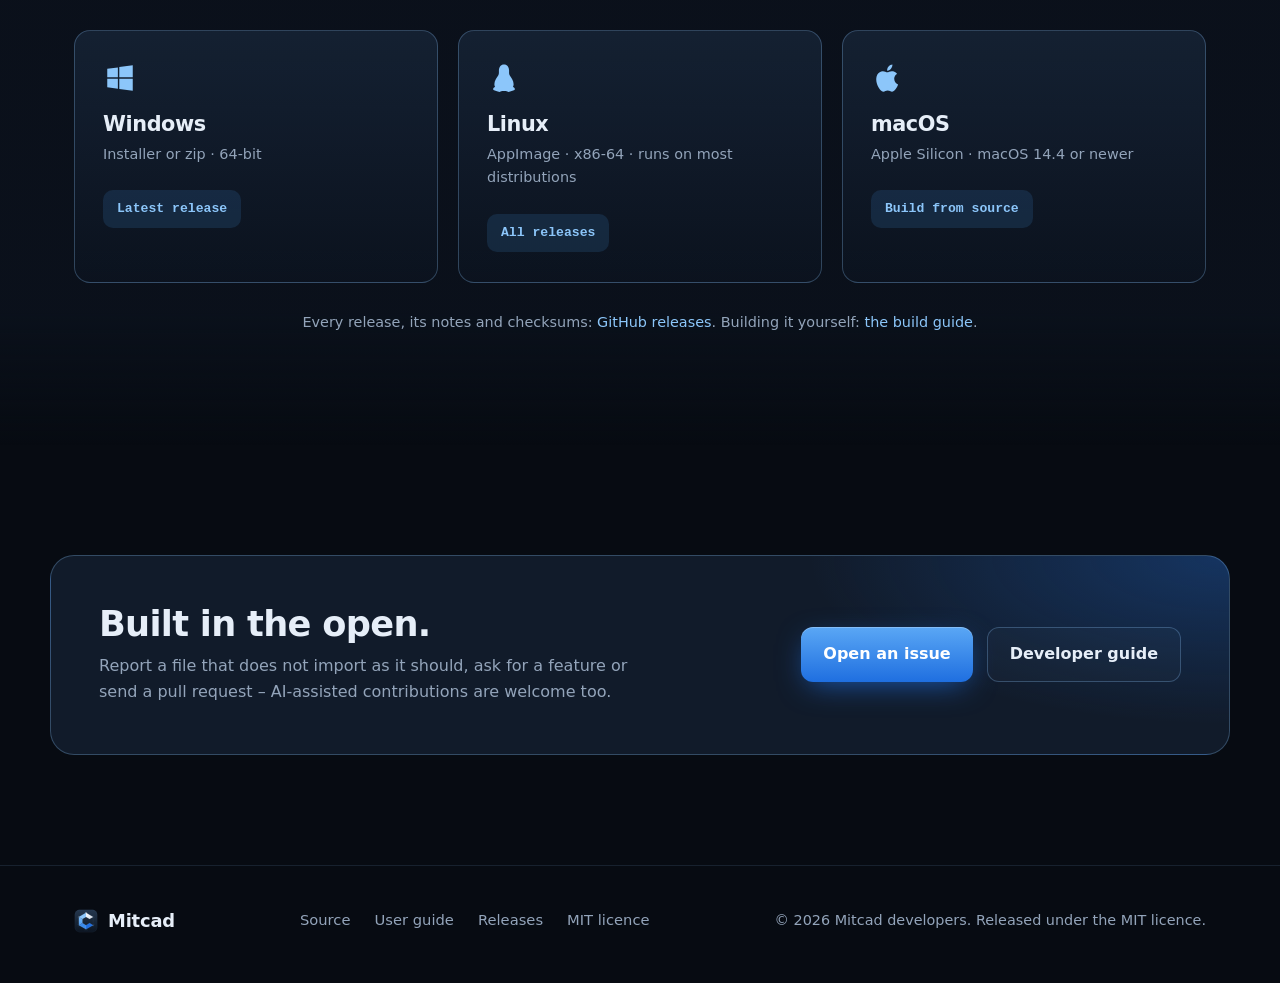
==== commit 3dfa69b1: "Formats: .ipt parts with their history, .rvt projects, web page export Co-Authored-By: Claude Opus 5" ====
--- a/index.html
+++ b/index.html
@@ -206,9 +206,9 @@
         <header class="section-head left">
           <p class="kicker">Formats</p>
           <h2>Bring your designs with you.</h2>
-          <p>FreeCAD and <code>.f3d</code> designs open with their history – features, sketches
-            and parameters – so they stay editable. Parts, building models and the
-            common exchange formats import and export too.</p>
+          <p>FreeCAD and <code>.f3d</code> designs and <code>.ipt</code> parts open with their
+            history – features, sketches and parameters – so they stay editable. Building
+            models and the common exchange formats import and export too.</p>
           <a class="text-link" href="https://github.com/mitcad/Mitcad#support-for-multiple-cad-formats">The full format table →</a>
         </header>
 
@@ -216,12 +216,13 @@
           <div class="row head" role="row"><span role="columnheader">Format</span><span role="columnheader">Import</span><span role="columnheader">Export</span></div>
           <div class="row" role="row"><span role="cell"><b>FreeCAD</b> .FCStd</span><span role="cell" class="tag hist">with history</span><span role="cell" class="no">–</span></div>
           <div class="row" role="row"><span role="cell"><b>.f3d</b> .f3z</span><span role="cell" class="tag hist">with history</span><span role="cell" class="no">–</span></div>
-          <div class="row" role="row"><span role="cell"><b>.ipt</b> parts</span><span role="cell" class="tag">bodies</span><span role="cell" class="no">–</span></div>
+          <div class="row" role="row"><span role="cell"><b>.ipt</b> parts</span><span role="cell" class="tag hist">with history</span><span role="cell" class="no">–</span></div>
           <div class="row" role="row"><span role="cell"><b>IFC</b> .ifc .ifczip</span><span role="cell" class="tag hist">storeys, elements</span><span role="cell" class="no">–</span></div>
+          <div class="row" role="row"><span role="cell"><b>.rvt</b> projects</span><span role="cell" class="tag hist">levels, elements</span><span role="cell" class="no">–</span></div>
           <div class="row" role="row"><span role="cell"><b>STEP</b> · <b>IGES</b> · <b>BRep</b></span><span role="cell" class="tag">bodies</span><span role="cell" class="tag">bodies</span></div>
           <div class="row" role="row"><span role="cell"><b>STL</b> · <b>OBJ</b></span><span role="cell" class="tag">meshes</span><span role="cell" class="tag">meshes</span></div>
           <div class="row" role="row"><span role="cell"><b>DXF</b></span><span role="cell" class="tag">into a sketch</span><span role="cell" class="tag">from a sketch</span></div>
-          <div class="row" role="row"><span role="cell"><b>3MF</b> · <b>USDZ</b></span><span role="cell" class="no">–</span><span role="cell" class="tag">slicers, AR</span></div>
+          <div class="row" role="row"><span role="cell"><b>3MF</b> · <b>USDZ</b> · <b>HTML</b></span><span role="cell" class="no">–</span><span role="cell" class="tag">slicers, AR, web</span></div>
         </div>
       </div>
     </section>
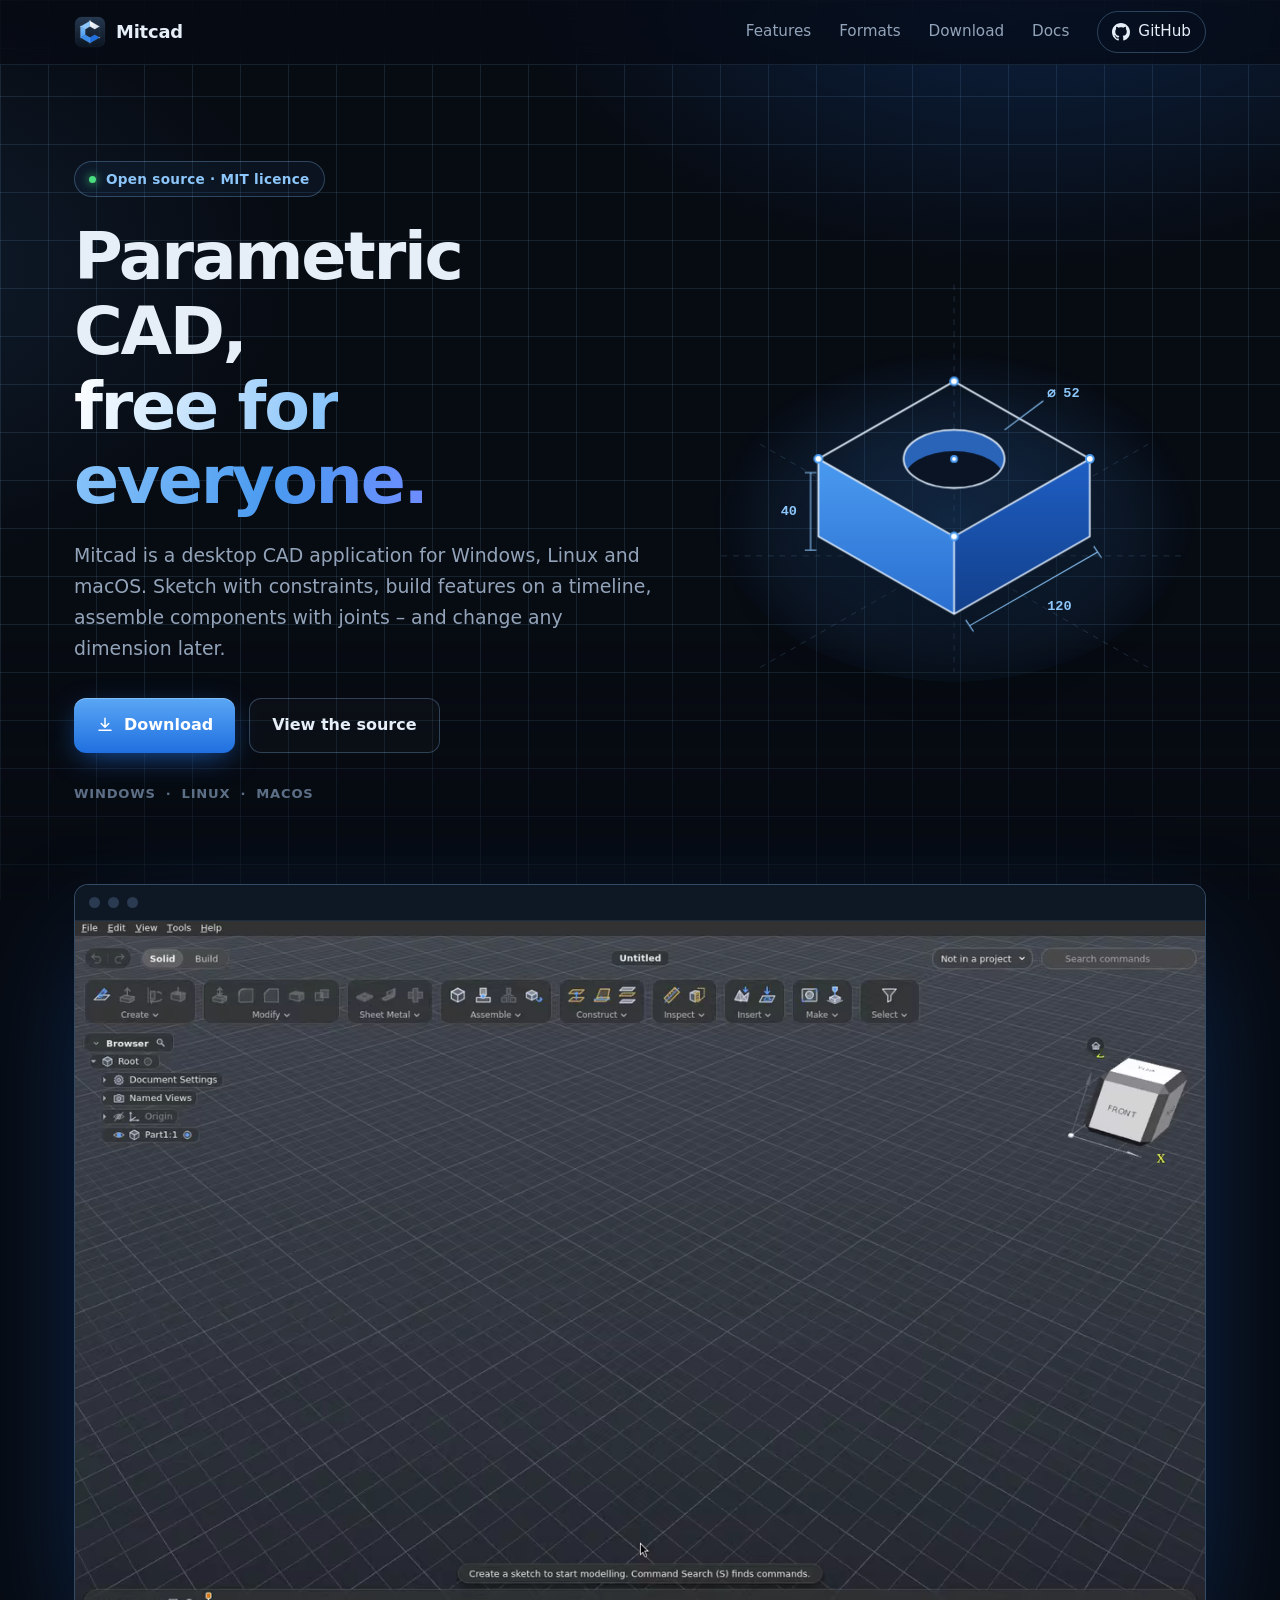
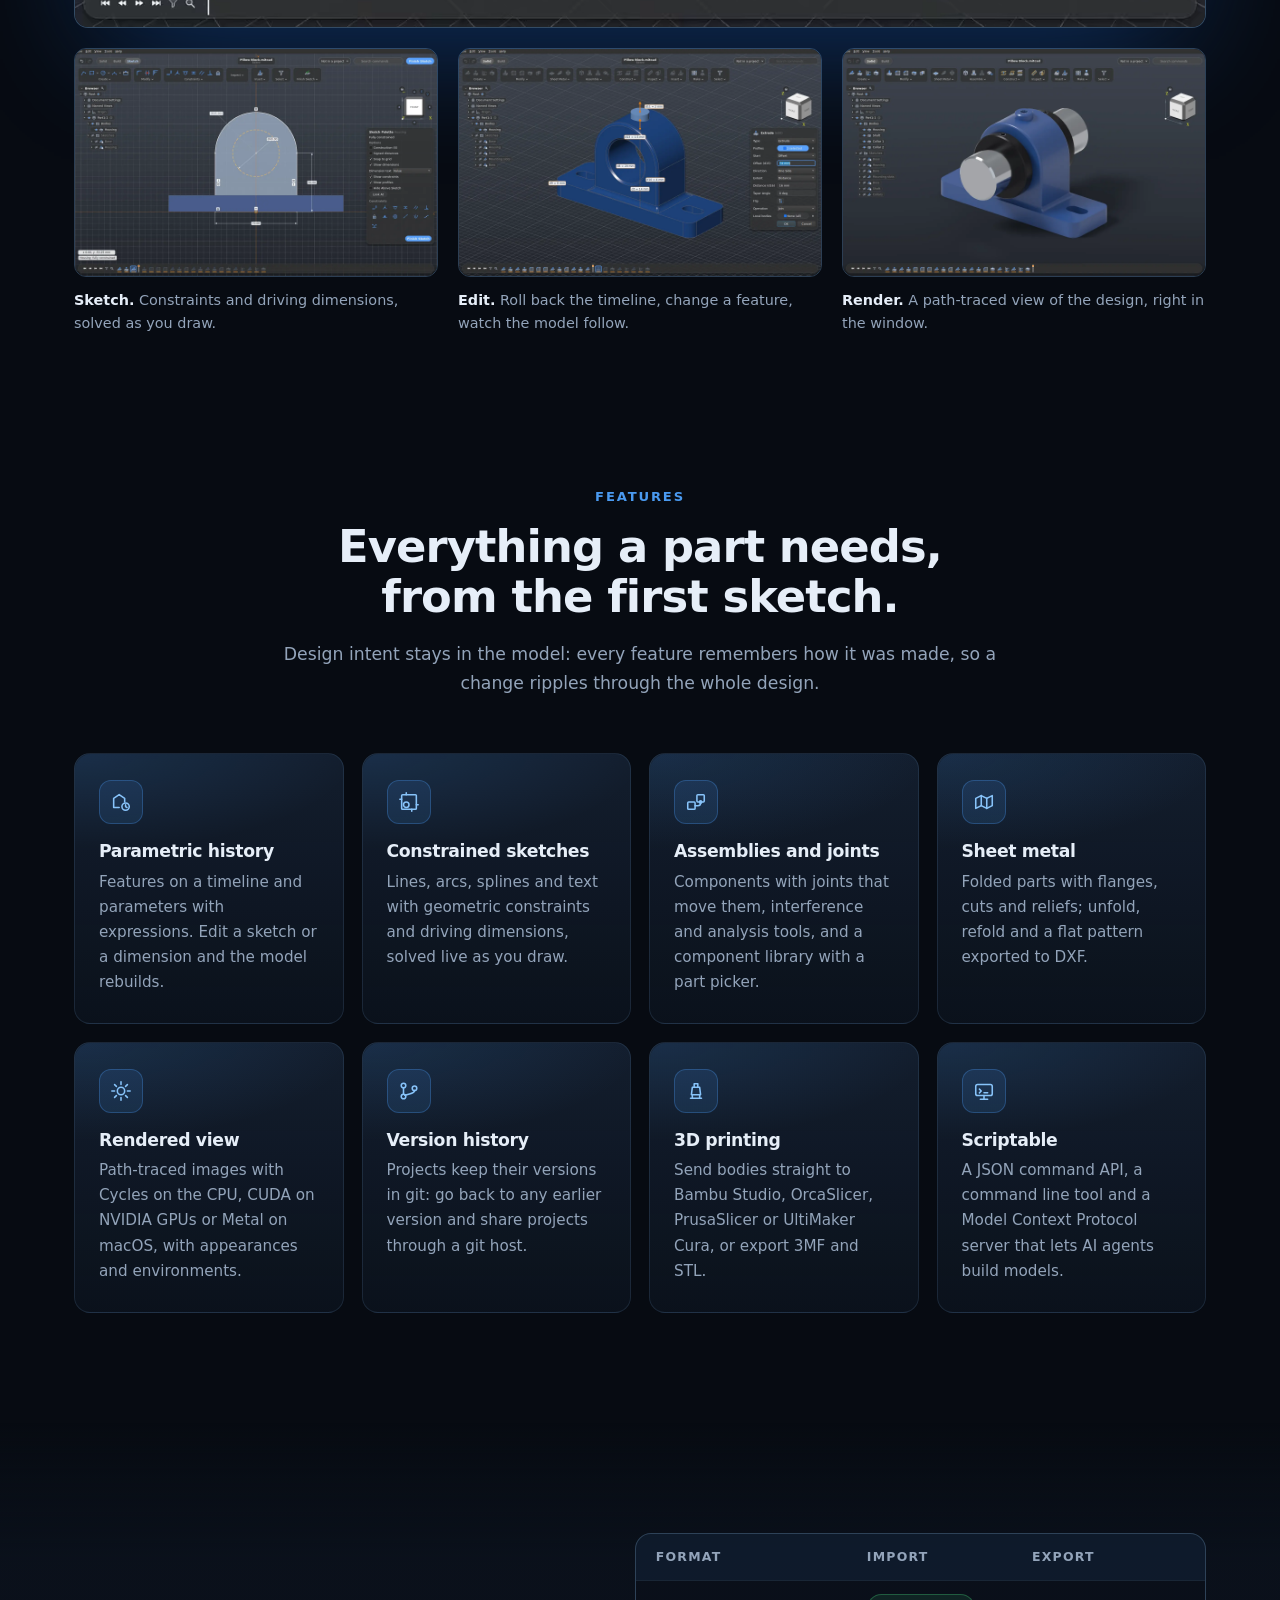
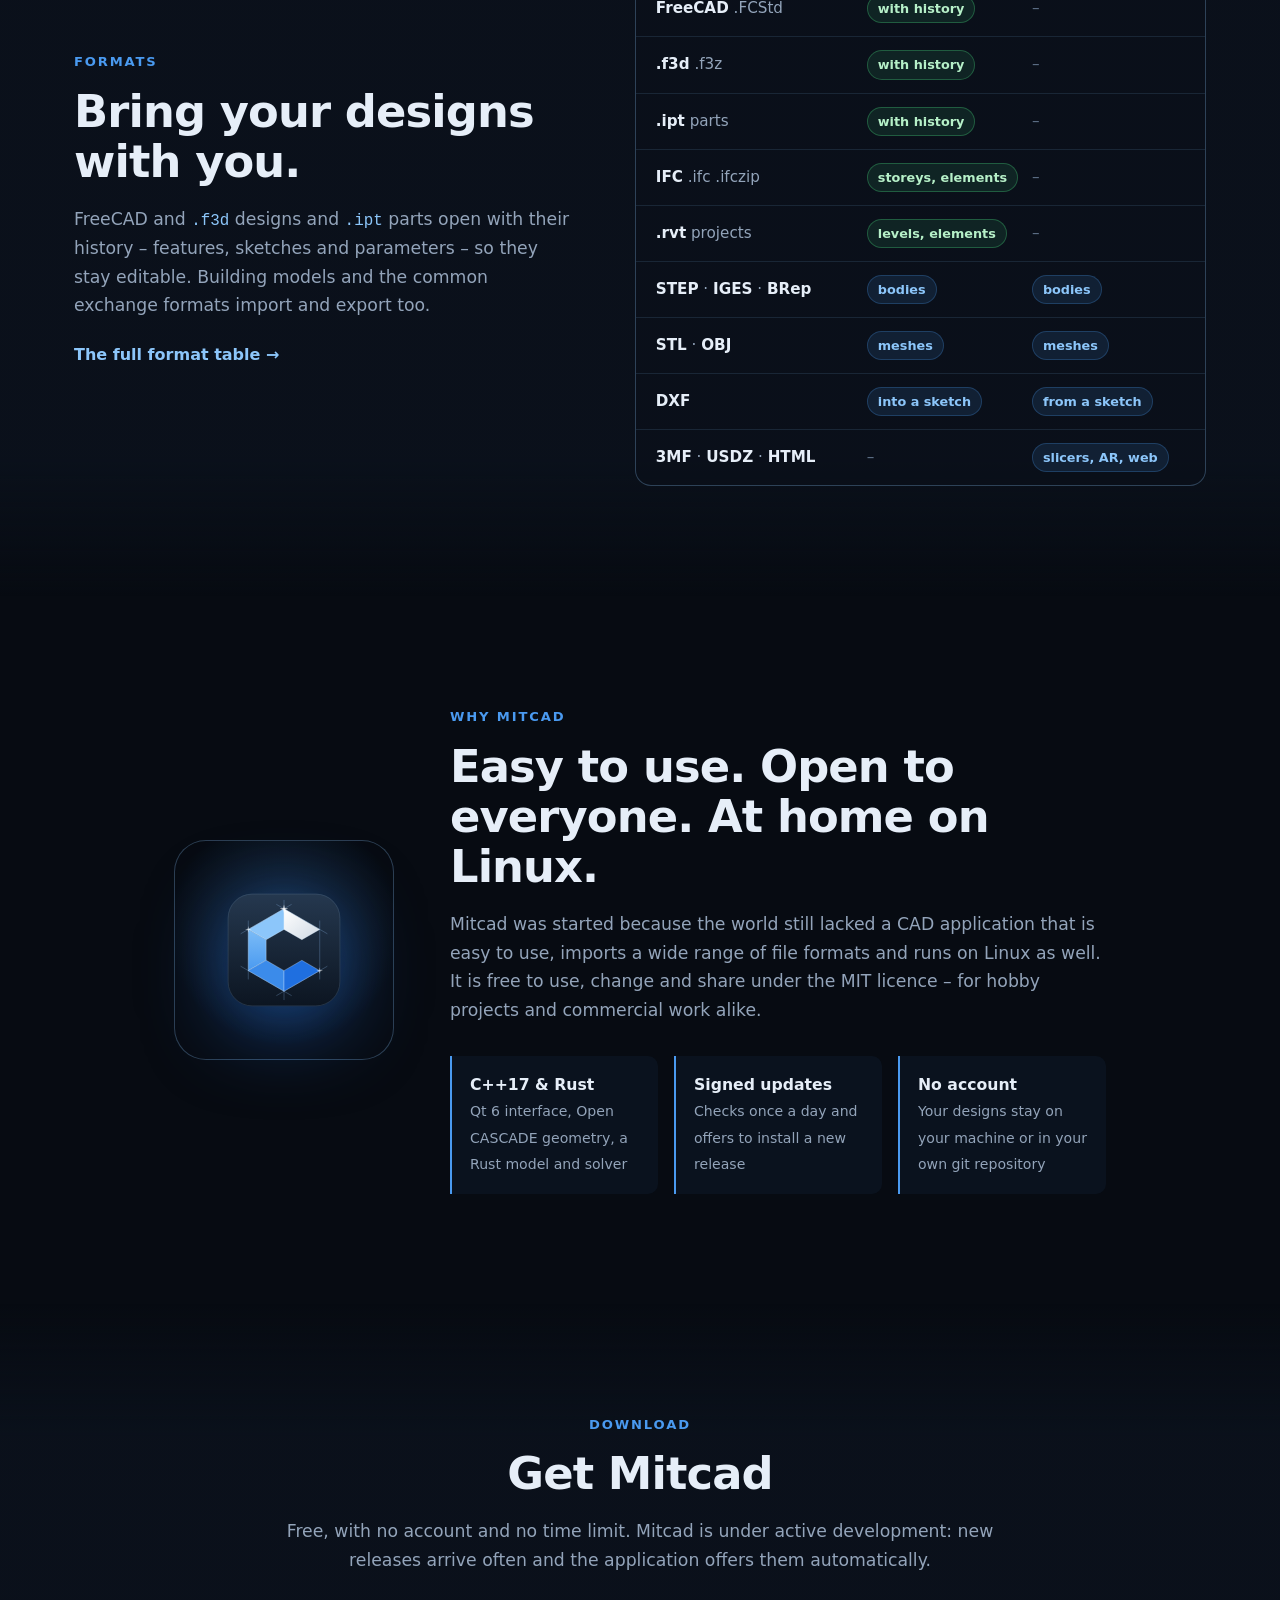
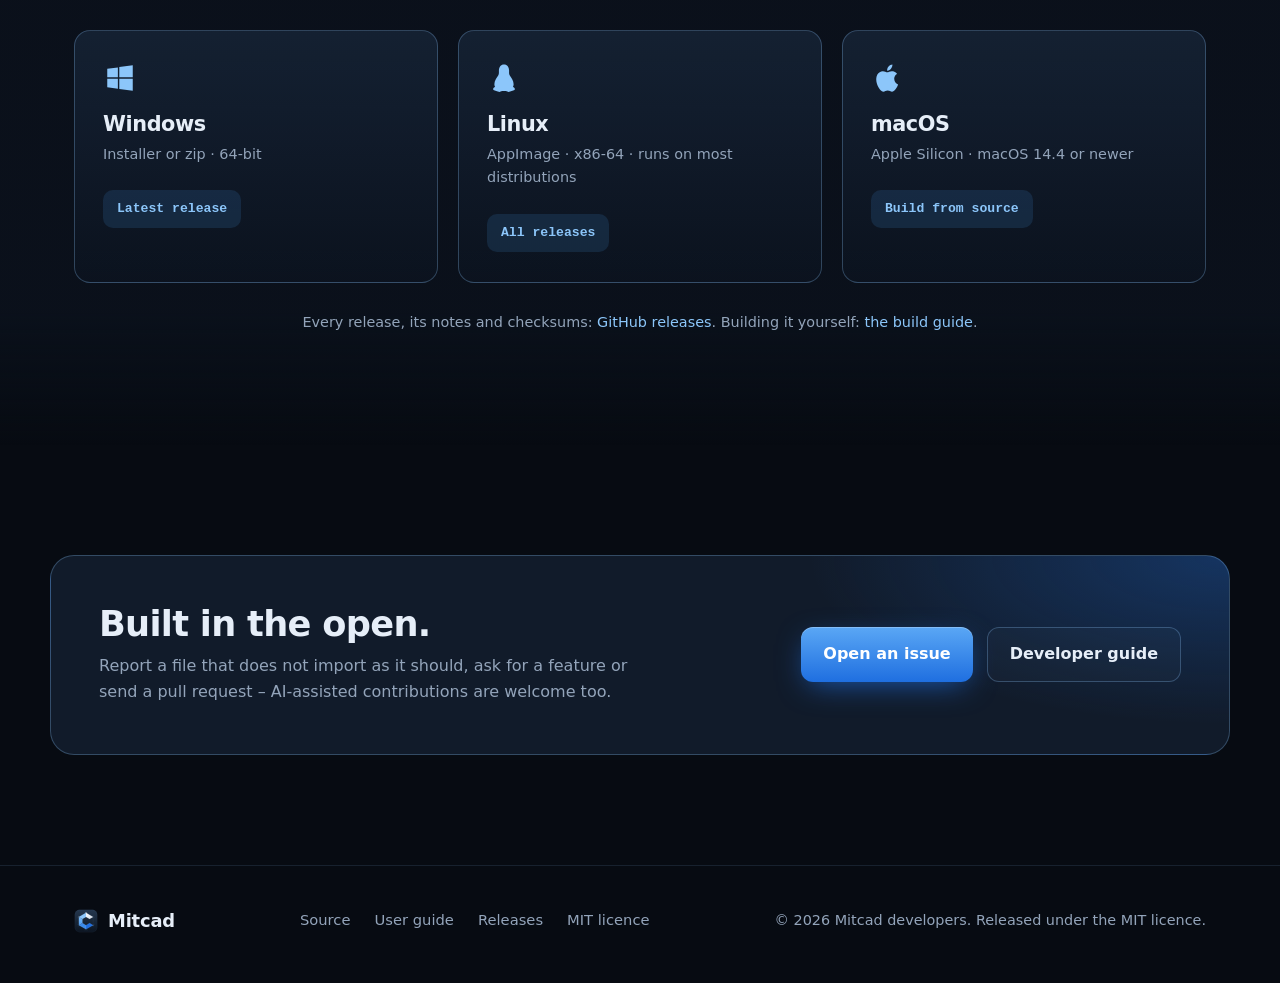
==== commit 1e1ee95d: "Showcase: a demo video instead of the main screenshot A pillow block modelled from an empty design, " ====
--- a/index.html
+++ b/index.html
@@ -124,8 +124,14 @@
       <div class="wrap">
         <div class="window">
           <div class="window-bar"><i></i><i></i><i></i></div>
-          <img src="assets/shots/model-dark.webp" width="1600" height="1000"
-            alt="The Mitcad window: a pillow block assembly with its bodies and sketches in the browser and the feature timeline below">
+          <video class="demo" width="1280" height="800" autoplay muted loop playsinline preload="metadata"
+            poster="assets/video/mitcad-demo-poster.webp"
+            aria-label="A pillow block modelled in Mitcad from an empty design: sketches with constraints and dimensions, extrudes, a hole, fillets and a chamfer, then the housing's width changed and the model following">
+            <source src="assets/video/mitcad-demo.webm" type="video/webm">
+            <source src="assets/video/mitcad-demo.mp4" type="video/mp4">
+            <img src="assets/video/mitcad-demo-poster.webp" width="1280" height="800"
+              alt="The Mitcad window: a pillow block with its bodies and sketches in the browser and the feature timeline below">
+          </video>
         </div>
         <div class="shots">
           <figure>
--- a/style.css
+++ b/style.css
@@ -150,7 +150,7 @@
 .shots img { border-radius: 12px; border: 1px solid var(--line-strong); }
 .shots figcaption { margin-top: 12px; font-size: .9rem; color: var(--muted); }
 .shots figcaption b { color: var(--text); }
-.window img, .shots img { width: 100%; height: auto; }
+.window img, .window video, .shots img { display: block; width: 100%; height: auto; }
 
 /* Sections */
 .section { padding: 110px 0; }
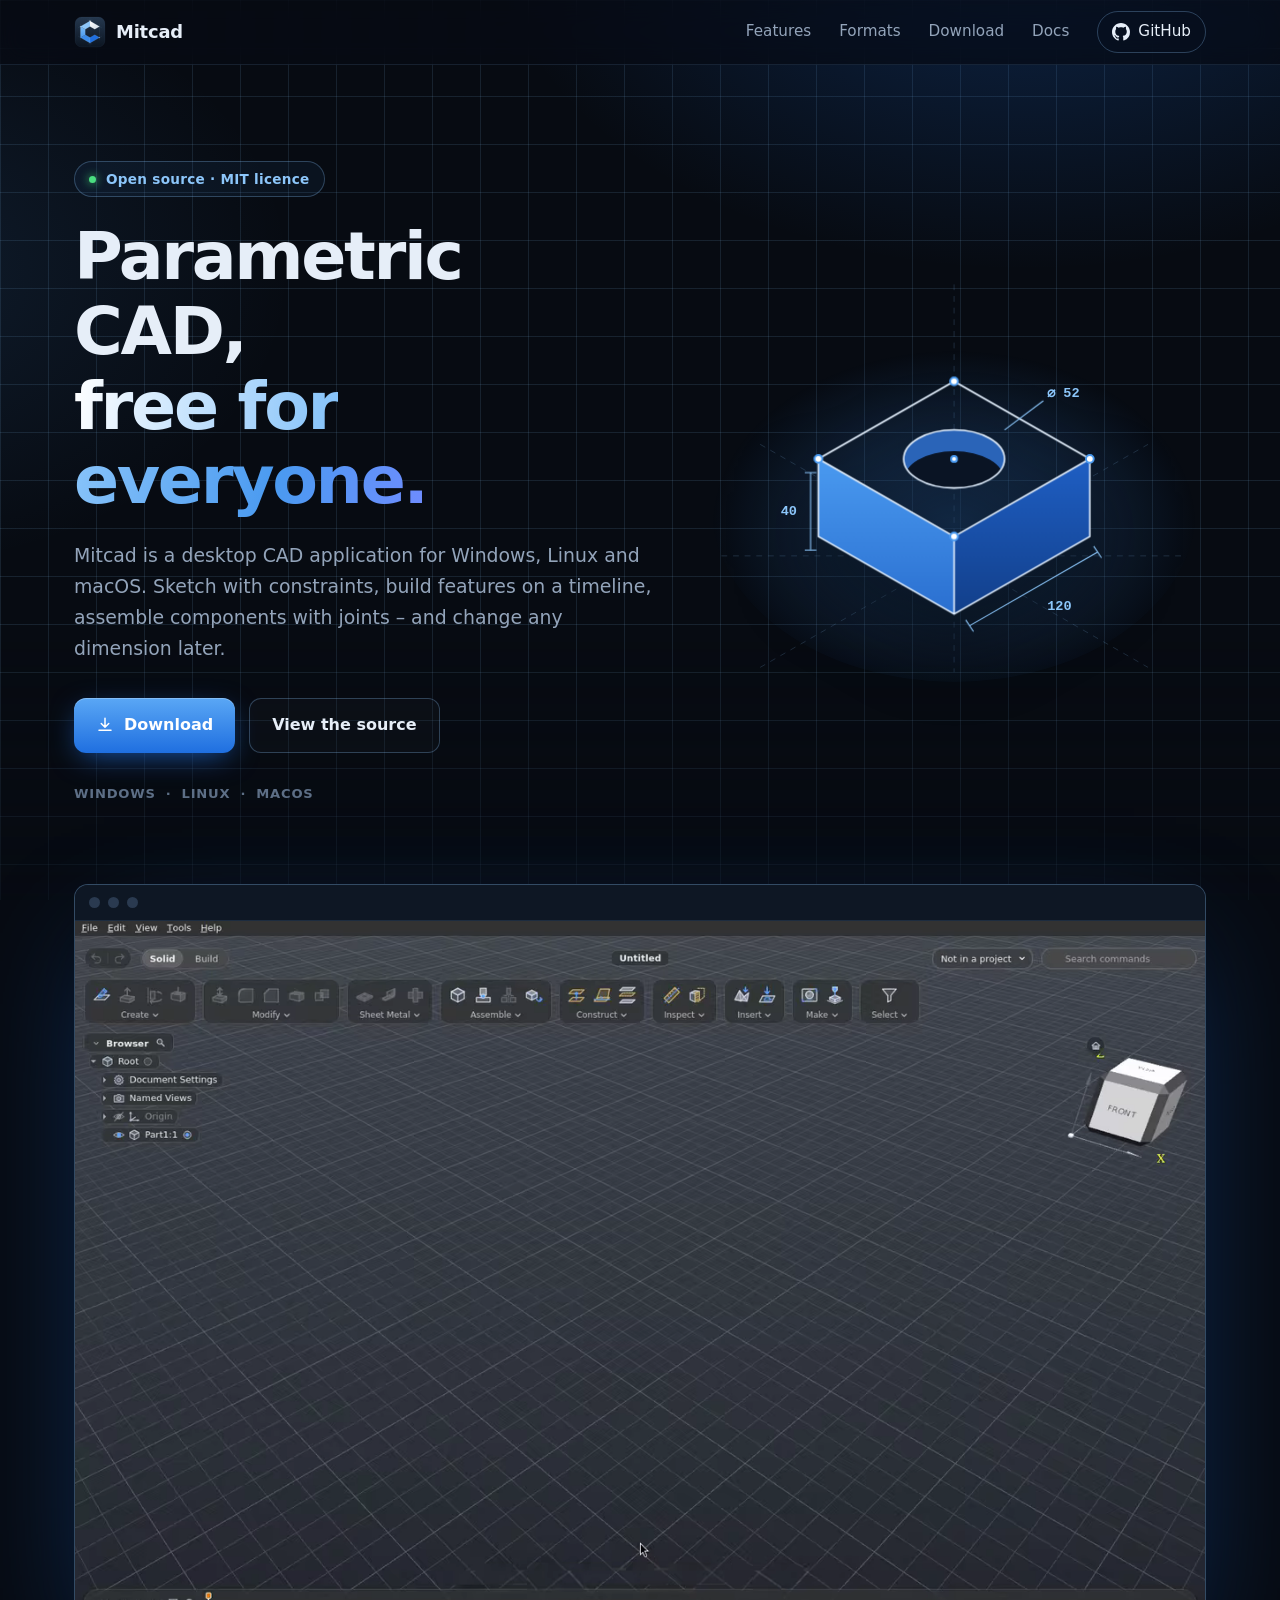
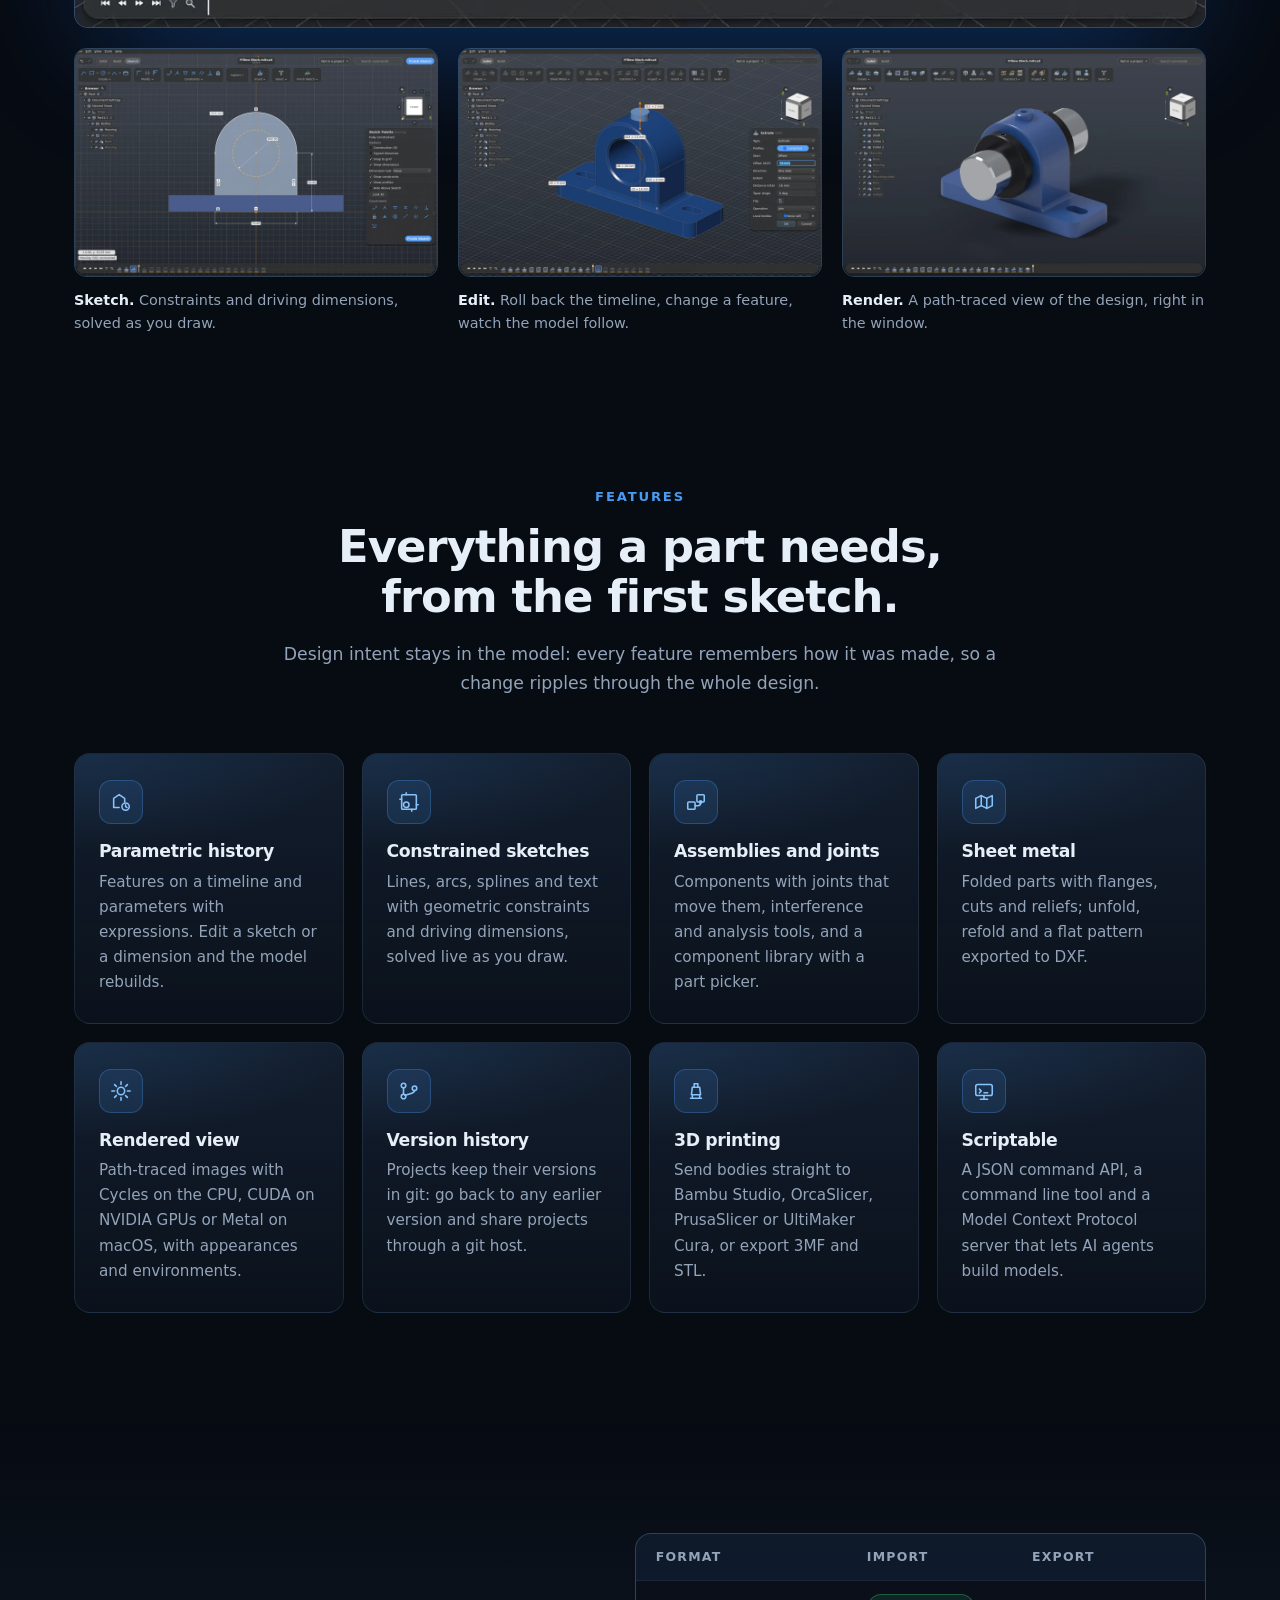
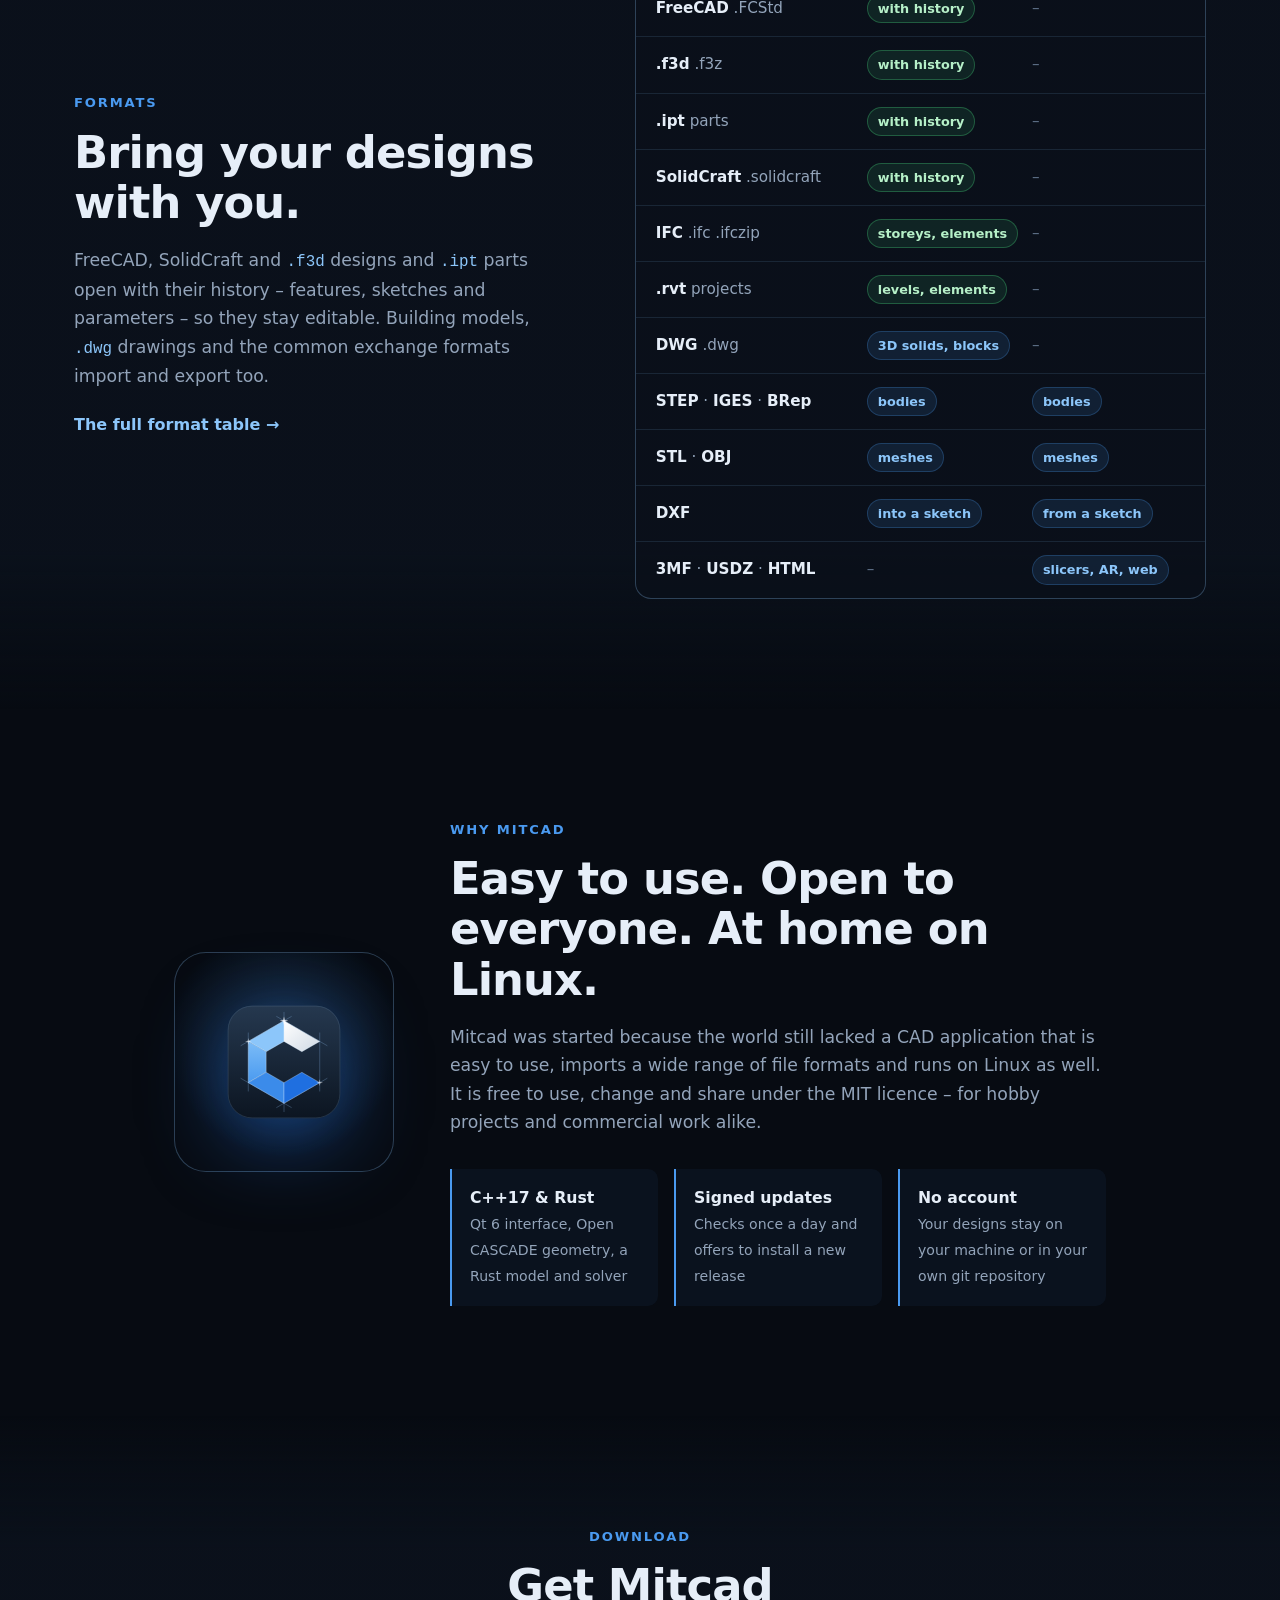
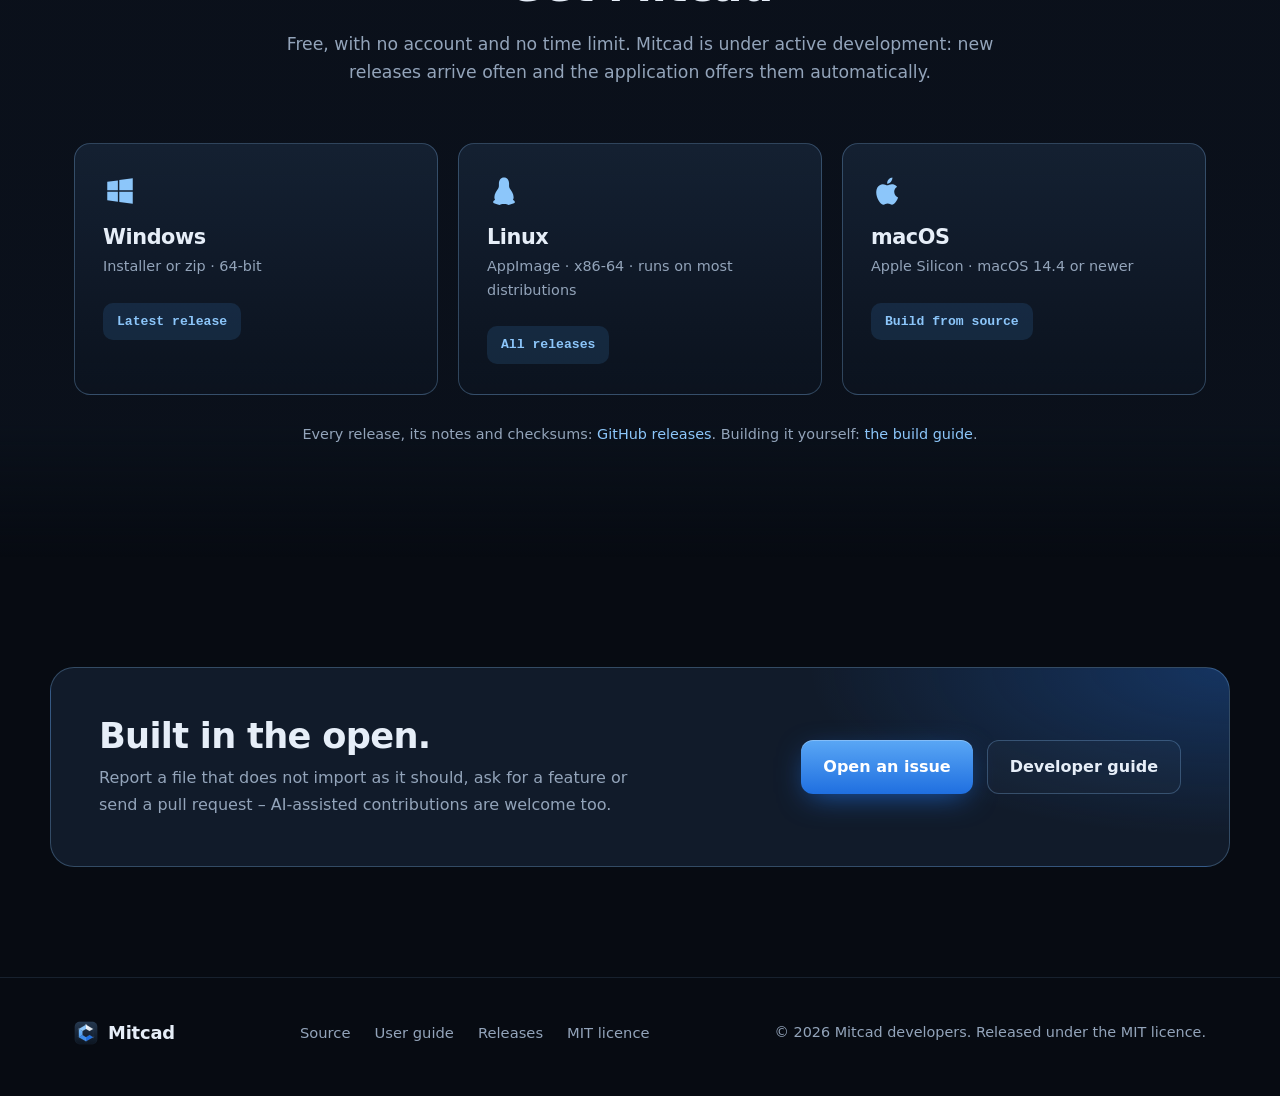
==== commit a8cde4d3: "Formats: .solidcraft designs with their history and .dwg drawings (Mitcad 0.15.0) Co-Authored-By: Cl" ====
--- a/index.html
+++ b/index.html
@@ -212,9 +212,10 @@
         <header class="section-head left">
           <p class="kicker">Formats</p>
           <h2>Bring your designs with you.</h2>
-          <p>FreeCAD and <code>.f3d</code> designs and <code>.ipt</code> parts open with their
-            history – features, sketches and parameters – so they stay editable. Building
-            models and the common exchange formats import and export too.</p>
+          <p>FreeCAD, SolidCraft and <code>.f3d</code> designs and <code>.ipt</code> parts open
+            with their history – features, sketches and parameters – so they stay editable.
+            Building models, <code>.dwg</code> drawings and the common exchange formats
+            import and export too.</p>
           <a class="text-link" href="https://github.com/mitcad/Mitcad#support-for-multiple-cad-formats">The full format table →</a>
         </header>
 
@@ -223,8 +224,10 @@
           <div class="row" role="row"><span role="cell"><b>FreeCAD</b> .FCStd</span><span role="cell" class="tag hist">with history</span><span role="cell" class="no">–</span></div>
           <div class="row" role="row"><span role="cell"><b>.f3d</b> .f3z</span><span role="cell" class="tag hist">with history</span><span role="cell" class="no">–</span></div>
           <div class="row" role="row"><span role="cell"><b>.ipt</b> parts</span><span role="cell" class="tag hist">with history</span><span role="cell" class="no">–</span></div>
+          <div class="row" role="row"><span role="cell"><b>SolidCraft</b> .solidcraft</span><span role="cell" class="tag hist">with history</span><span role="cell" class="no">–</span></div>
           <div class="row" role="row"><span role="cell"><b>IFC</b> .ifc .ifczip</span><span role="cell" class="tag hist">storeys, elements</span><span role="cell" class="no">–</span></div>
           <div class="row" role="row"><span role="cell"><b>.rvt</b> projects</span><span role="cell" class="tag hist">levels, elements</span><span role="cell" class="no">–</span></div>
+          <div class="row" role="row"><span role="cell"><b>DWG</b> .dwg</span><span role="cell" class="tag">3D solids, blocks</span><span role="cell" class="no">–</span></div>
           <div class="row" role="row"><span role="cell"><b>STEP</b> · <b>IGES</b> · <b>BRep</b></span><span role="cell" class="tag">bodies</span><span role="cell" class="tag">bodies</span></div>
           <div class="row" role="row"><span role="cell"><b>STL</b> · <b>OBJ</b></span><span role="cell" class="tag">meshes</span><span role="cell" class="tag">meshes</span></div>
           <div class="row" role="row"><span role="cell"><b>DXF</b></span><span role="cell" class="tag">into a sketch</span><span role="cell" class="tag">from a sketch</span></div>
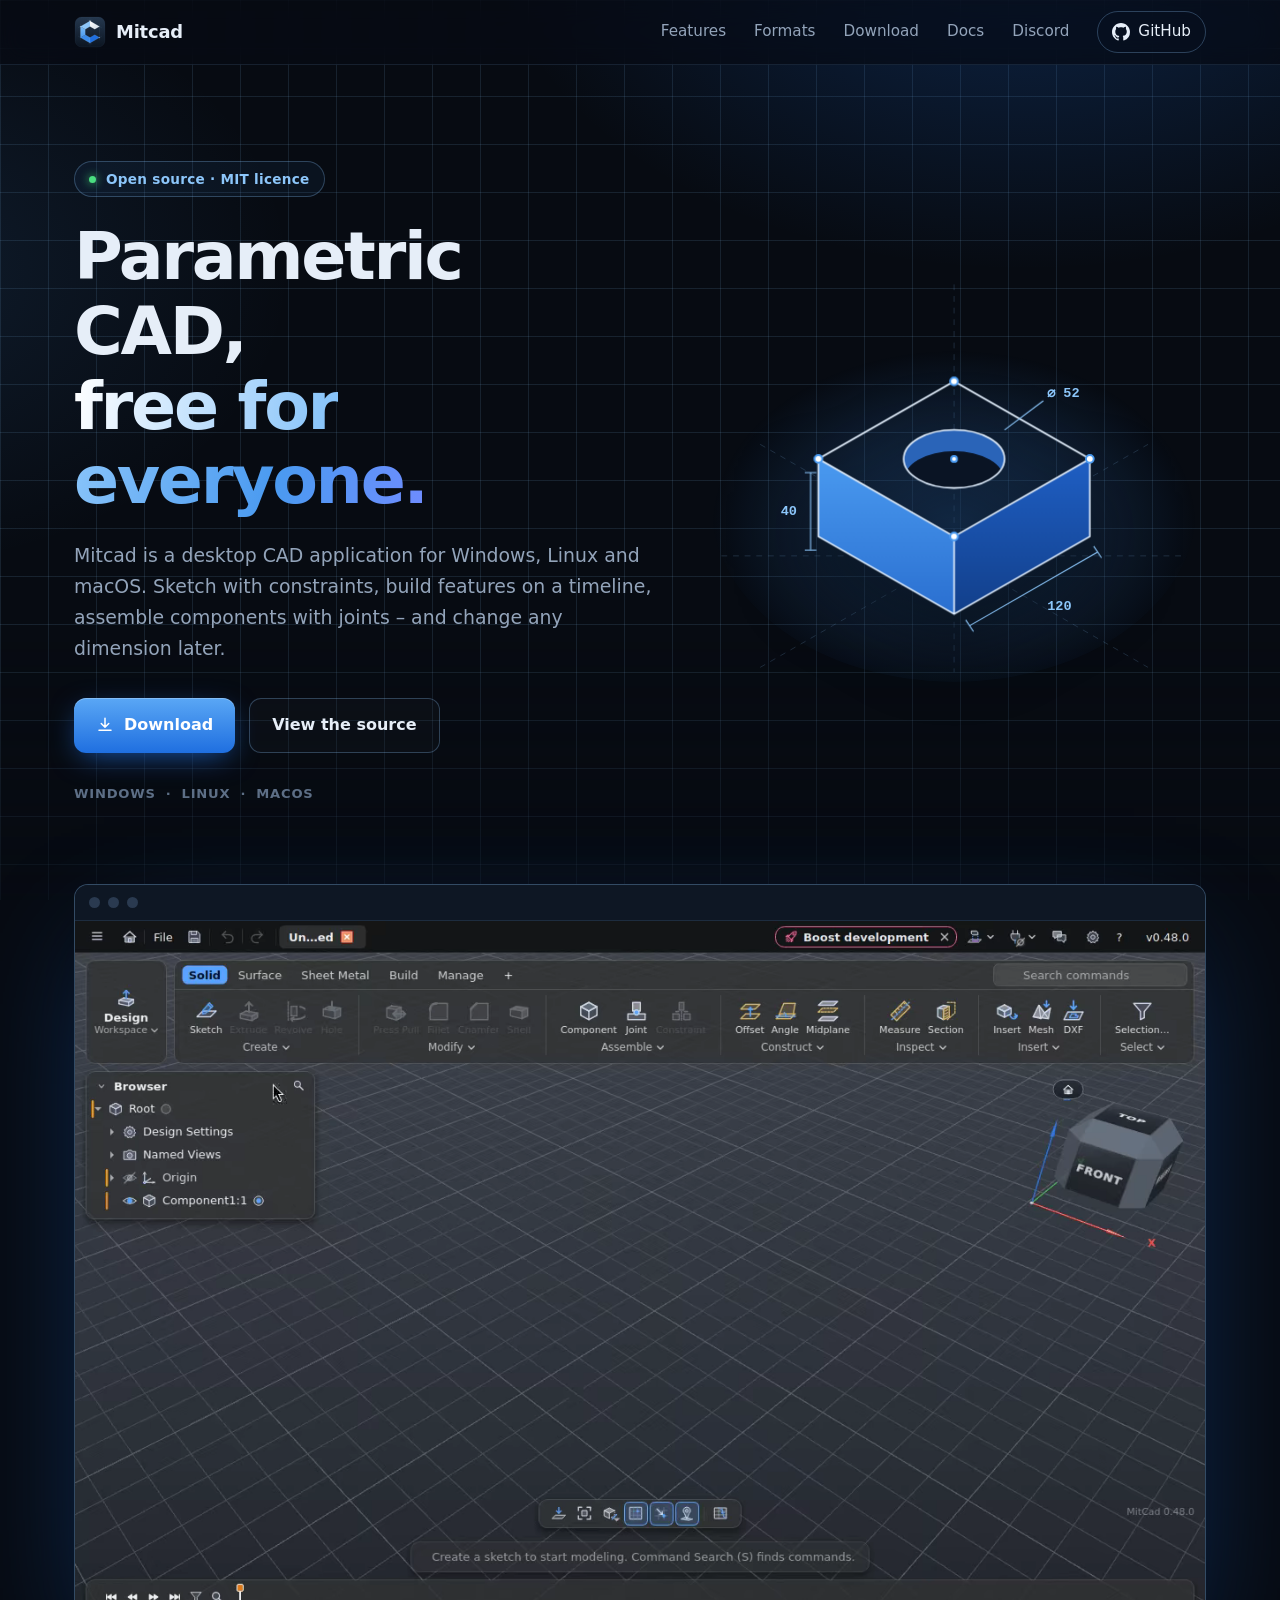
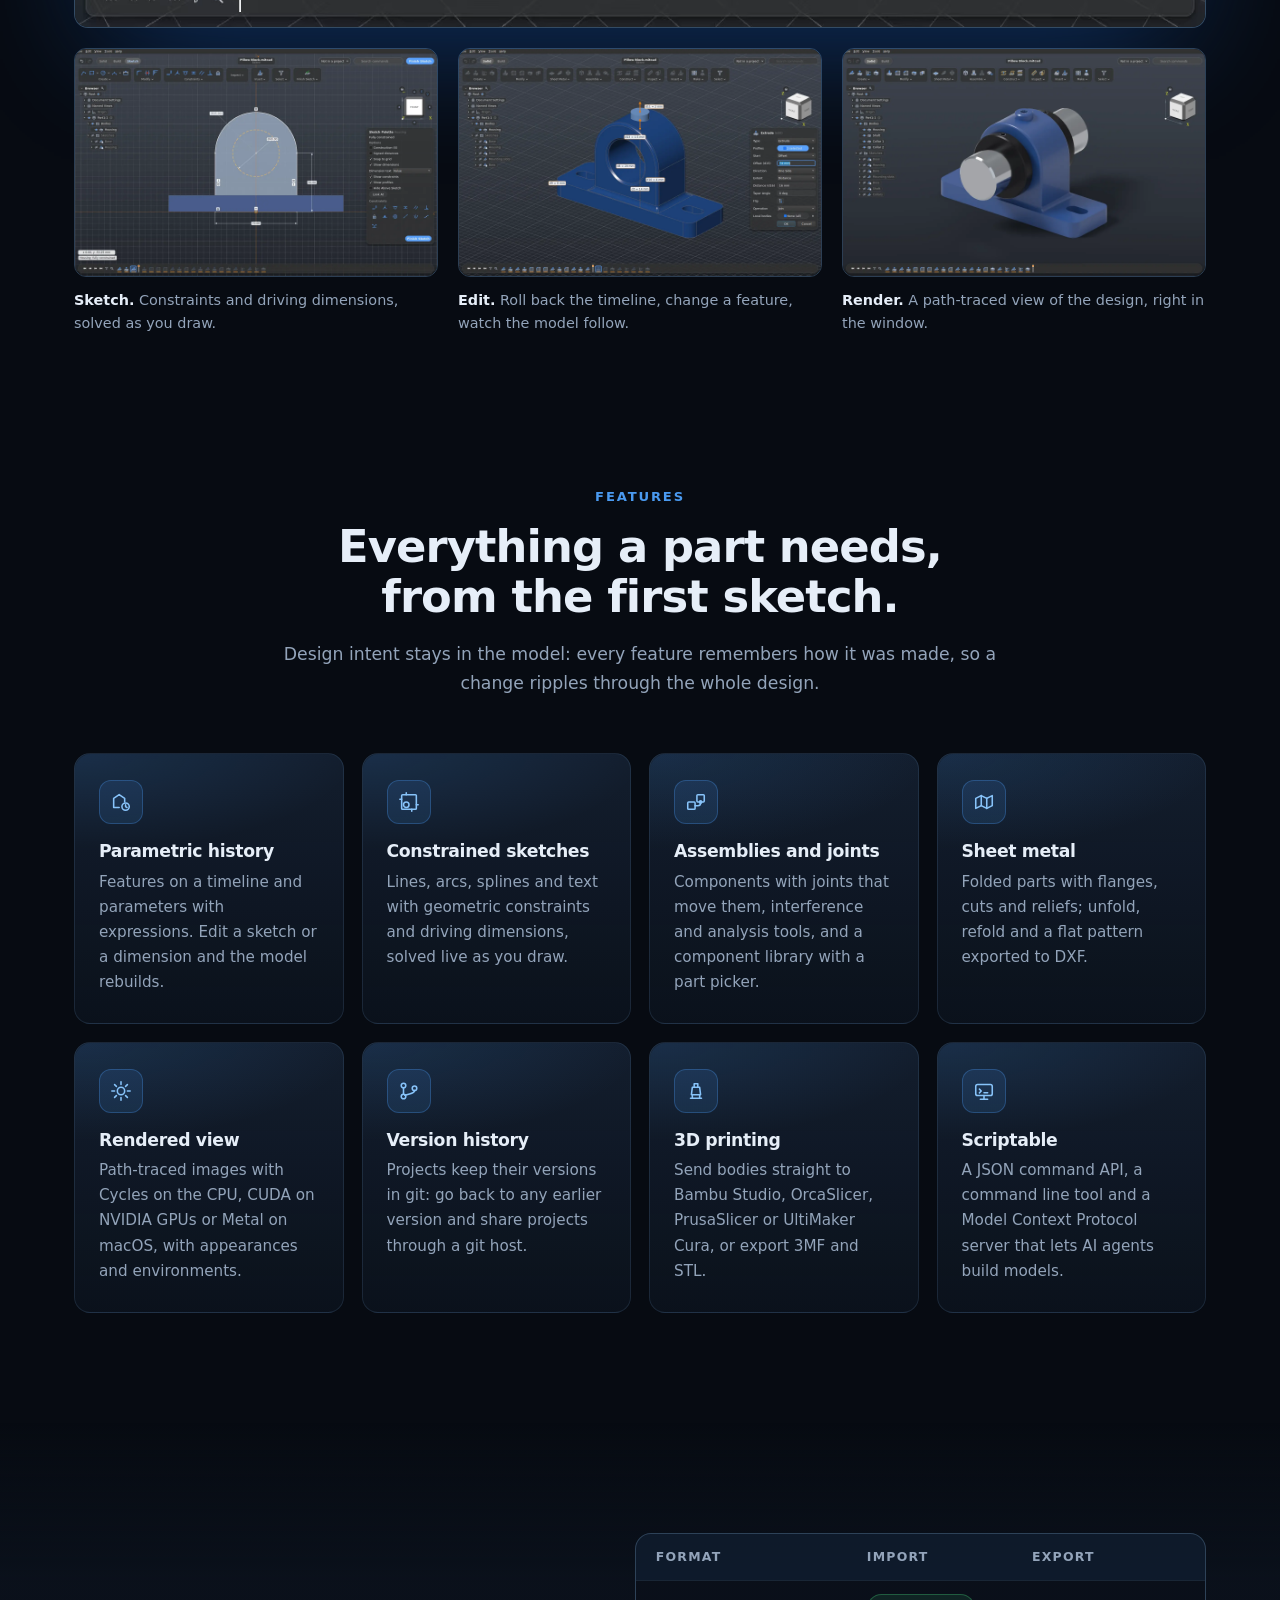
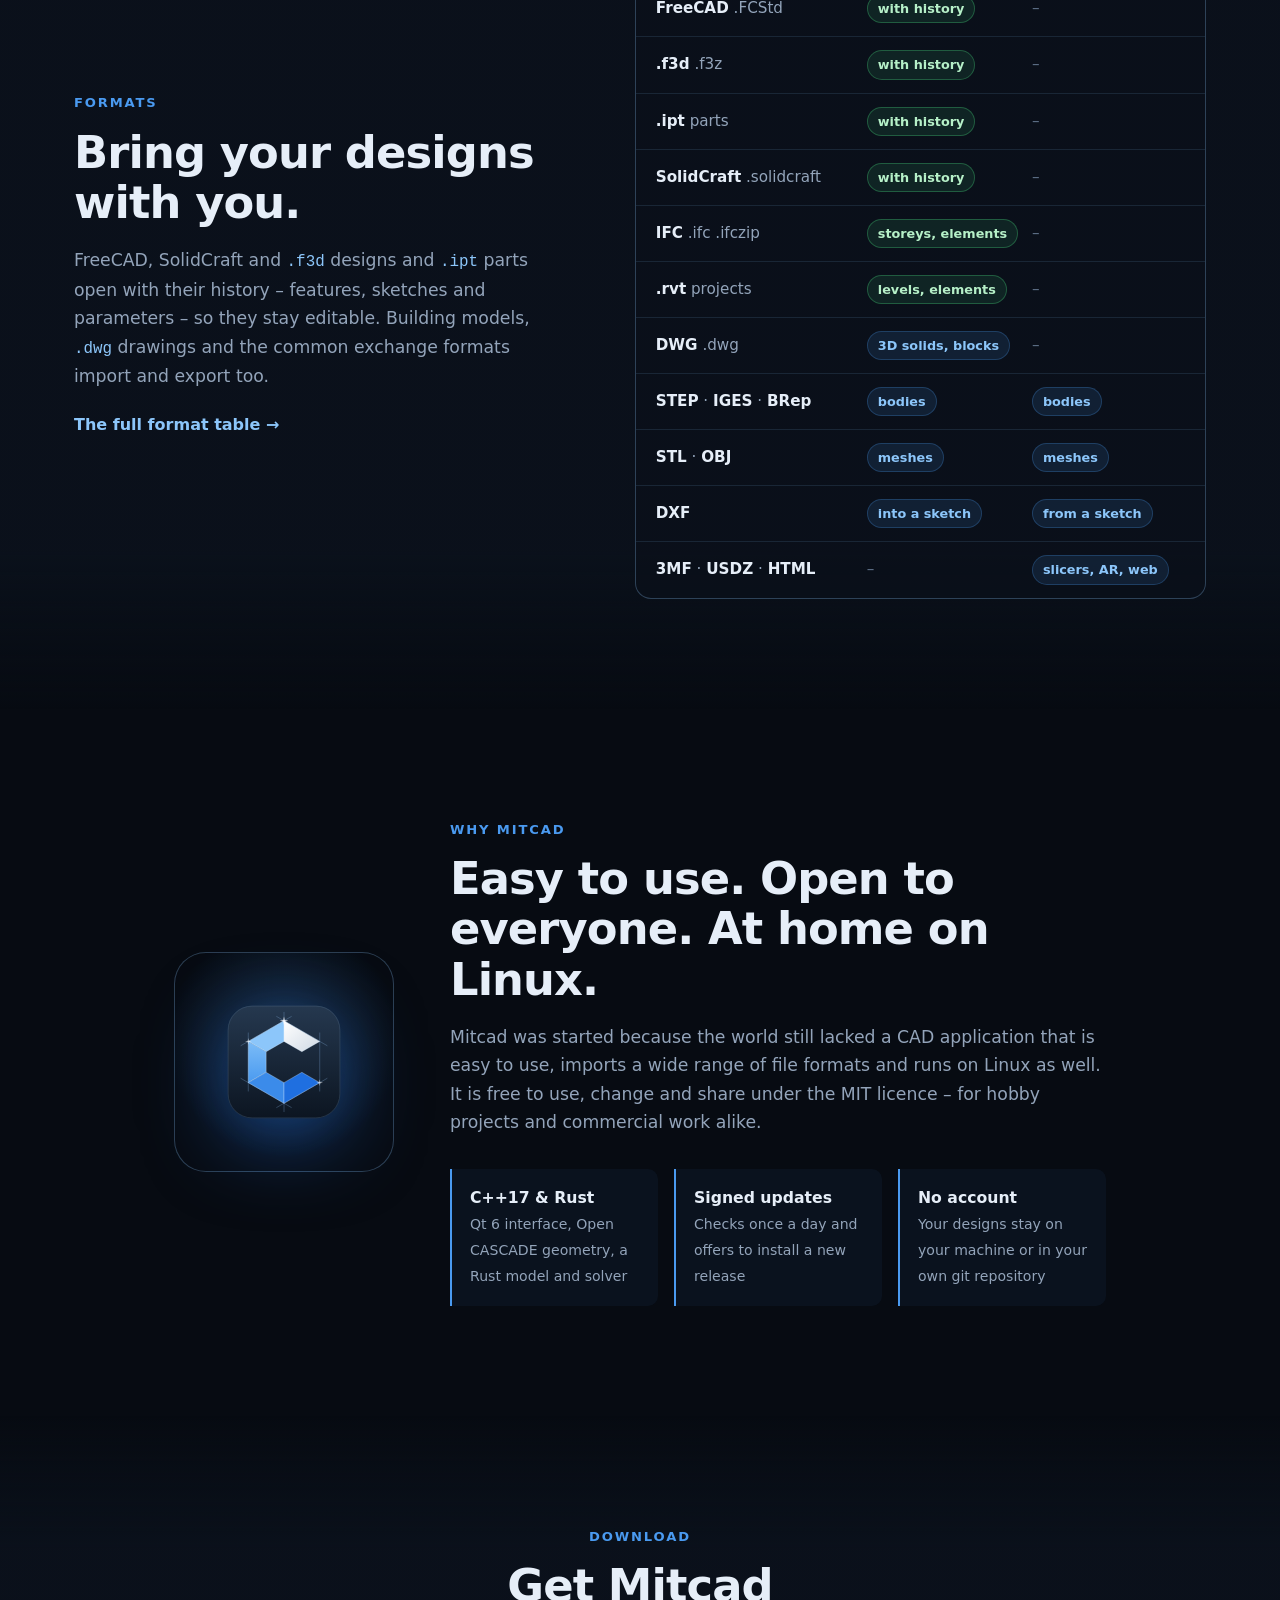
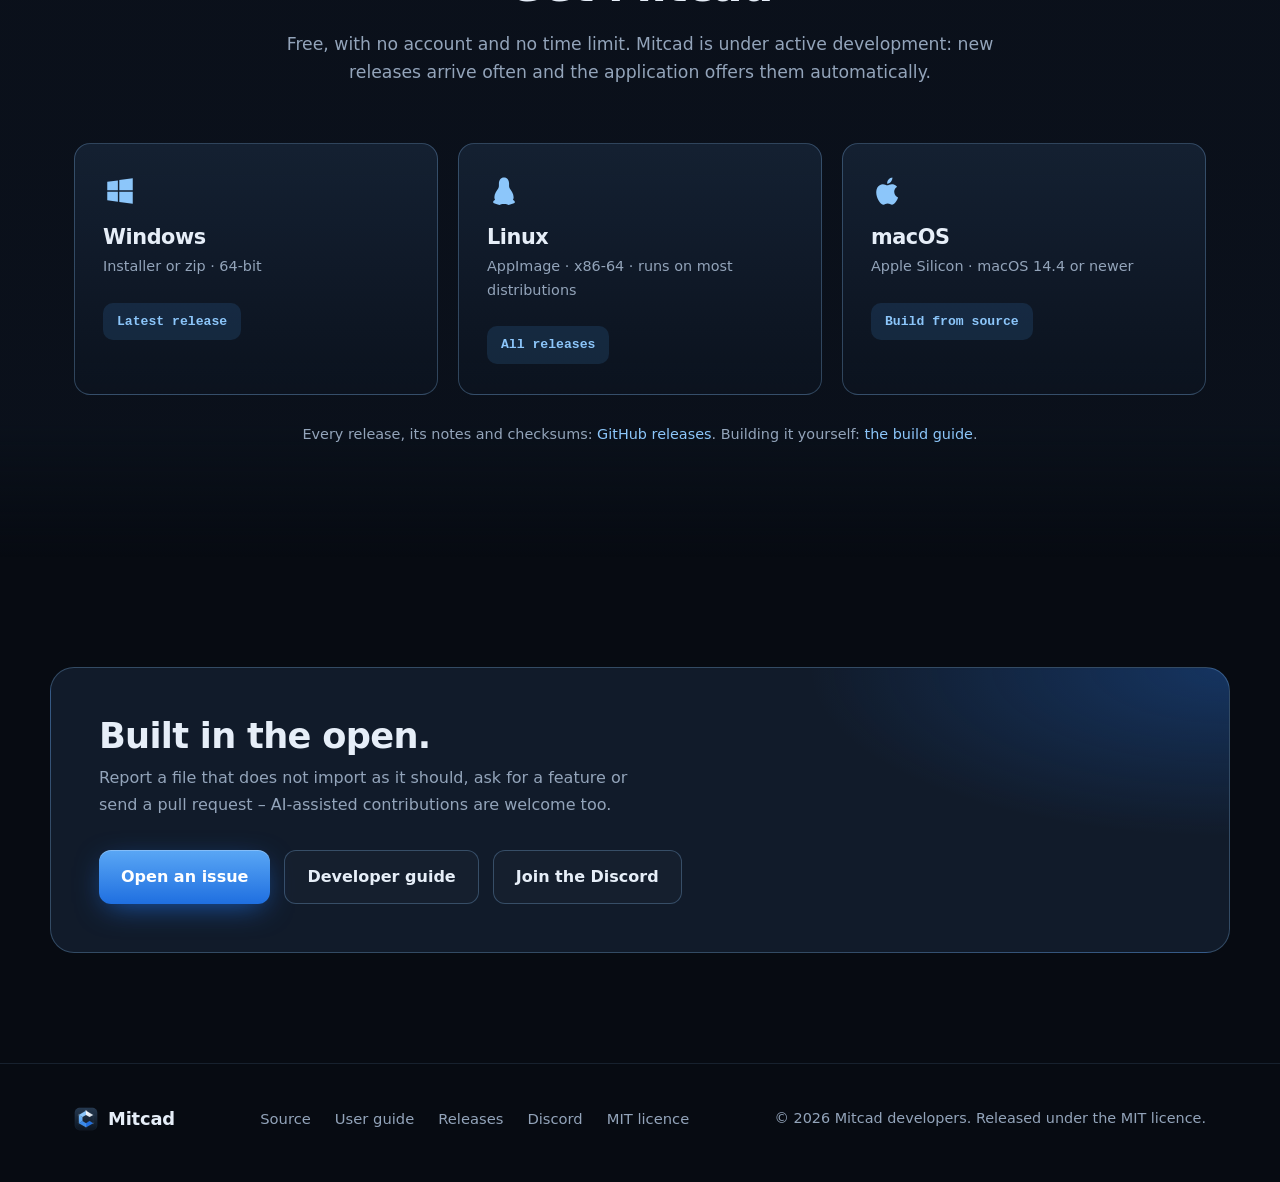
==== commit 90f92a0e: "Community: a link to the Discord server in the top bar, the community section and the footer" ====
--- a/index.html
+++ b/index.html
@@ -32,6 +32,7 @@
         <a href="#formats">Formats</a>
         <a href="#download">Download</a>
         <a href="https://github.com/mitcad/Mitcad/blob/main/docs/user-guide.md">Docs</a>
+        <a href="https://discord.gg/zvASUs9Dy">Discord</a>
         <a class="gh" href="https://github.com/mitcad/Mitcad" aria-label="Mitcad on GitHub">
           <svg viewBox="0 0 16 16" width="18" height="18" aria-hidden="true"><path fill="currentColor" d="M8 0C3.58 0 0 3.58 0 8c0 3.54 2.29 6.53 5.47 7.59.4.07.55-.17.55-.38 0-.19-.01-.82-.01-1.49-2.01.37-2.53-.49-2.69-.94-.09-.23-.48-.94-.82-1.13-.28-.15-.68-.52-.01-.53.63-.01 1.08.58 1.23.82.72 1.21 1.87.87 2.33.66.07-.52.28-.87.51-1.07-1.78-.2-3.64-.89-3.64-3.95 0-.87.31-1.59.82-2.15-.08-.2-.36-1.02.08-2.12 0 0 .67-.21 2.2.82.64-.18 1.32-.27 2-.27.68 0 1.36.09 2 .27 1.53-1.04 2.2-.82 2.2-.82.44 1.1.16 1.92.08 2.12.51.56.82 1.27.82 2.15 0 3.07-1.87 3.75-3.65 3.95.29.25.54.73.54 1.48 0 1.07-.01 1.93-.01 2.2 0 .21.15.46.55.38A8.013 8.013 0 0016 8c0-4.42-3.58-8-8-8z"/></svg>
           <span>GitHub</span>
@@ -299,6 +300,7 @@
         <div class="cta">
           <a class="btn primary" href="https://github.com/mitcad/Mitcad/issues">Open an issue</a>
           <a class="btn ghost" href="https://github.com/mitcad/Mitcad/blob/main/docs/development.md">Developer guide</a>
+          <a class="btn ghost" href="https://discord.gg/zvASUs9Dy">Join the Discord</a>
         </div>
       </div>
     </section>
@@ -311,6 +313,7 @@
         <a href="https://github.com/mitcad/Mitcad">Source</a>
         <a href="https://github.com/mitcad/Mitcad/blob/main/docs/user-guide.md">User guide</a>
         <a href="https://github.com/mitcad/Mitcad/releases">Releases</a>
+        <a href="https://discord.gg/zvASUs9Dy">Discord</a>
         <a href="https://github.com/mitcad/Mitcad/blob/main/LICENSE">MIT licence</a>
       </nav>
       <p class="small">© 2026 Mitcad developers. Released under the MIT licence.</p>
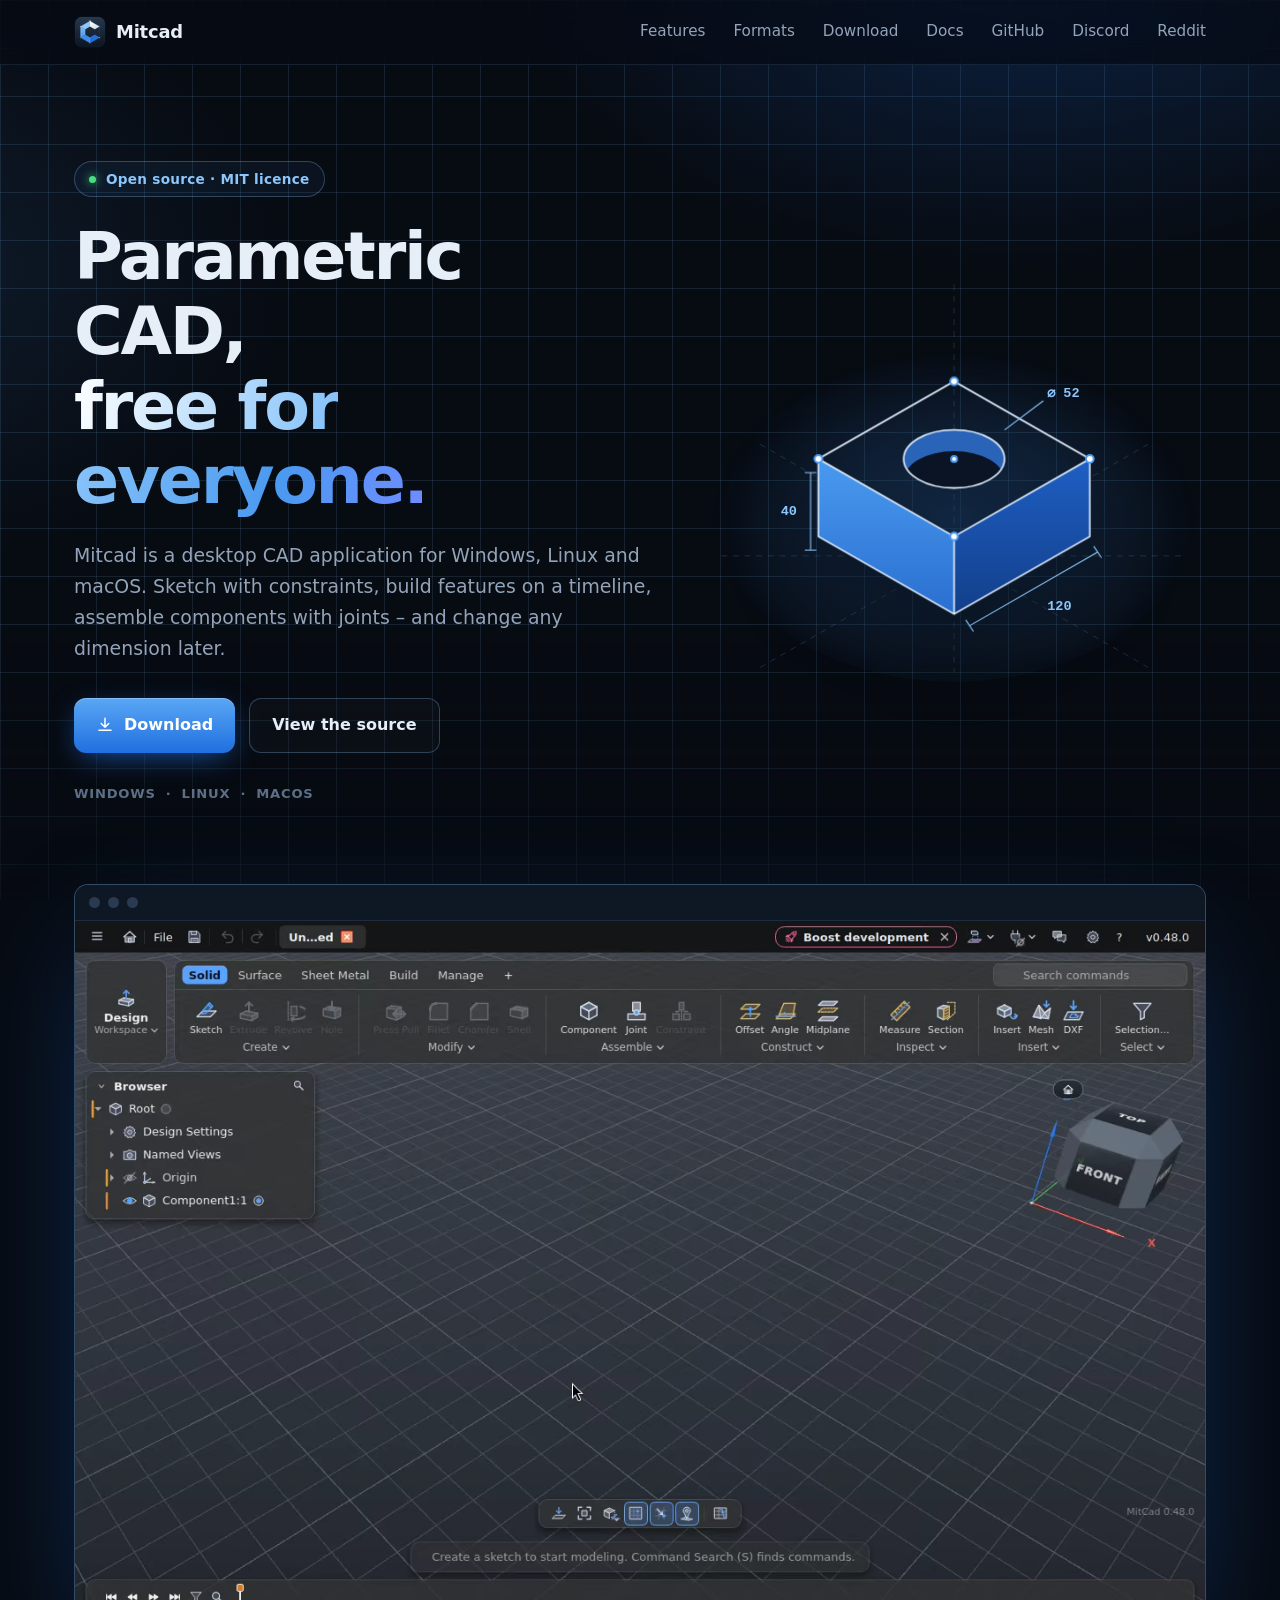
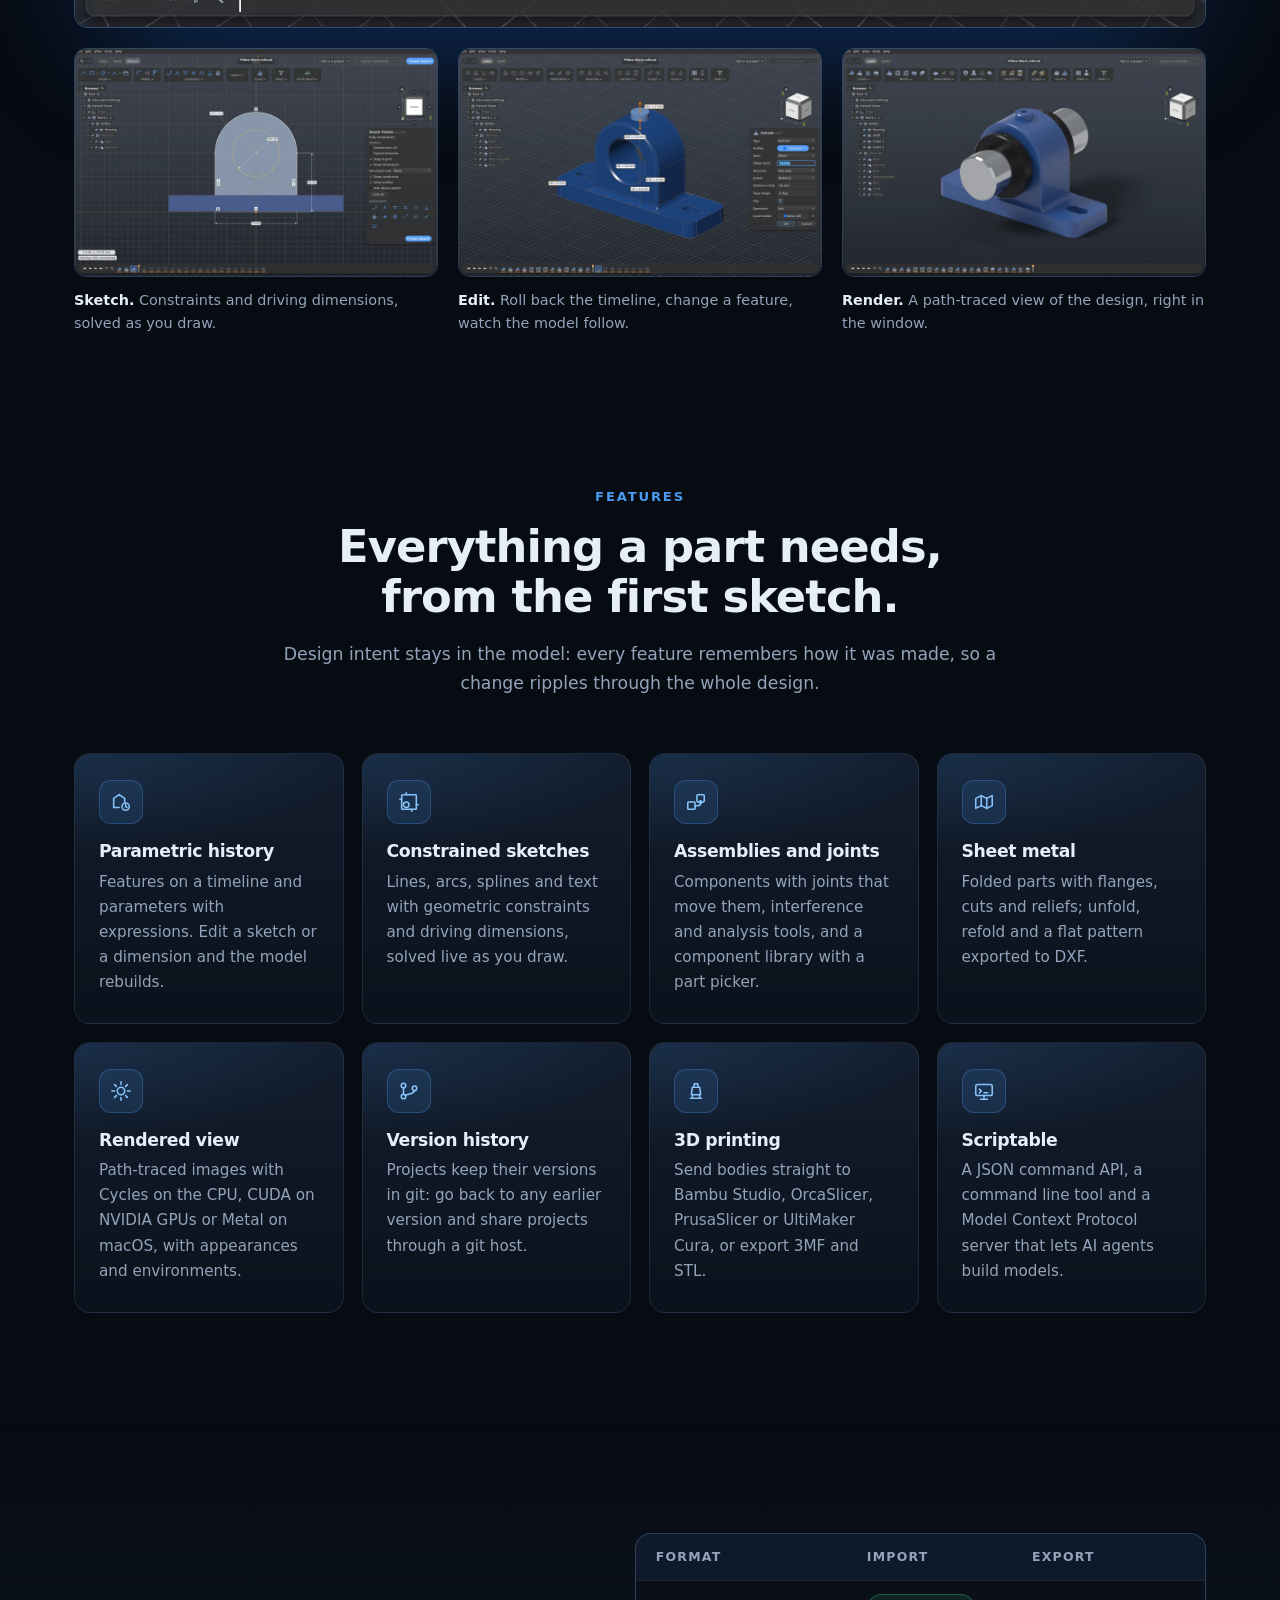
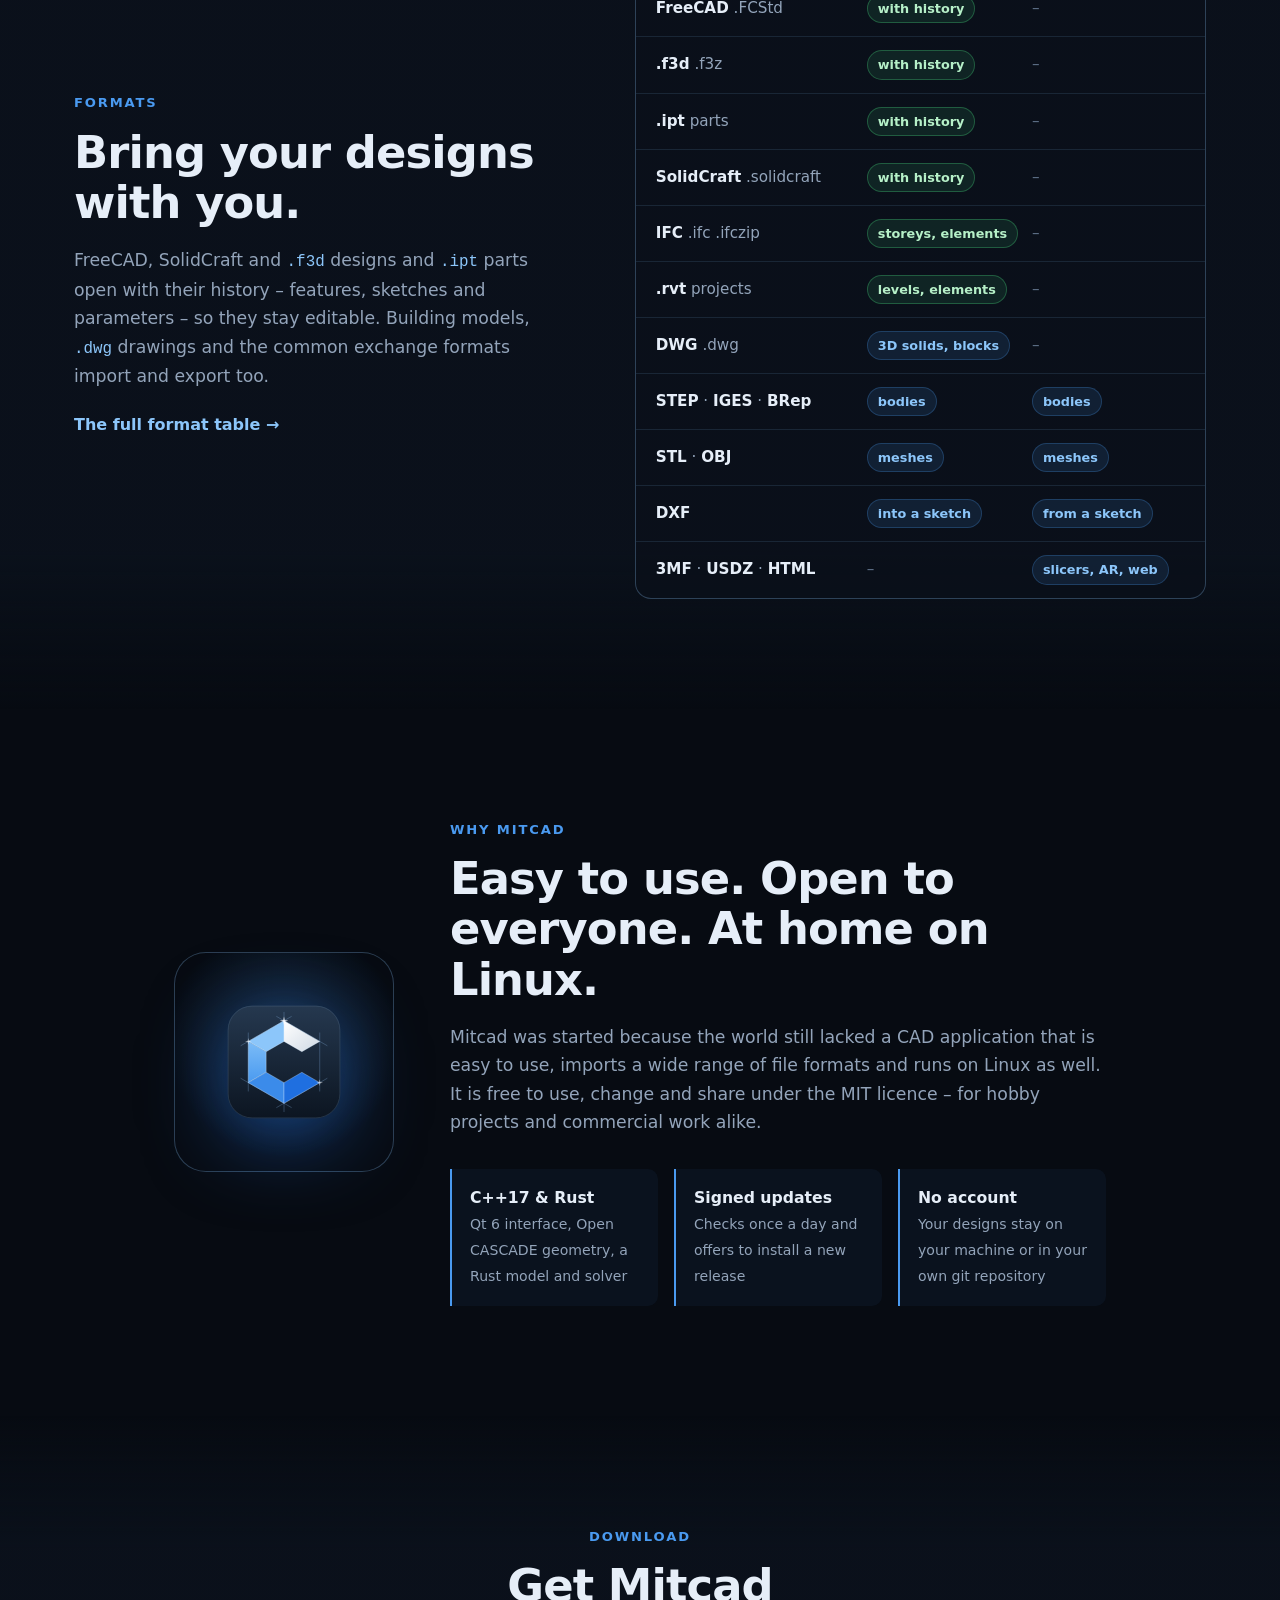
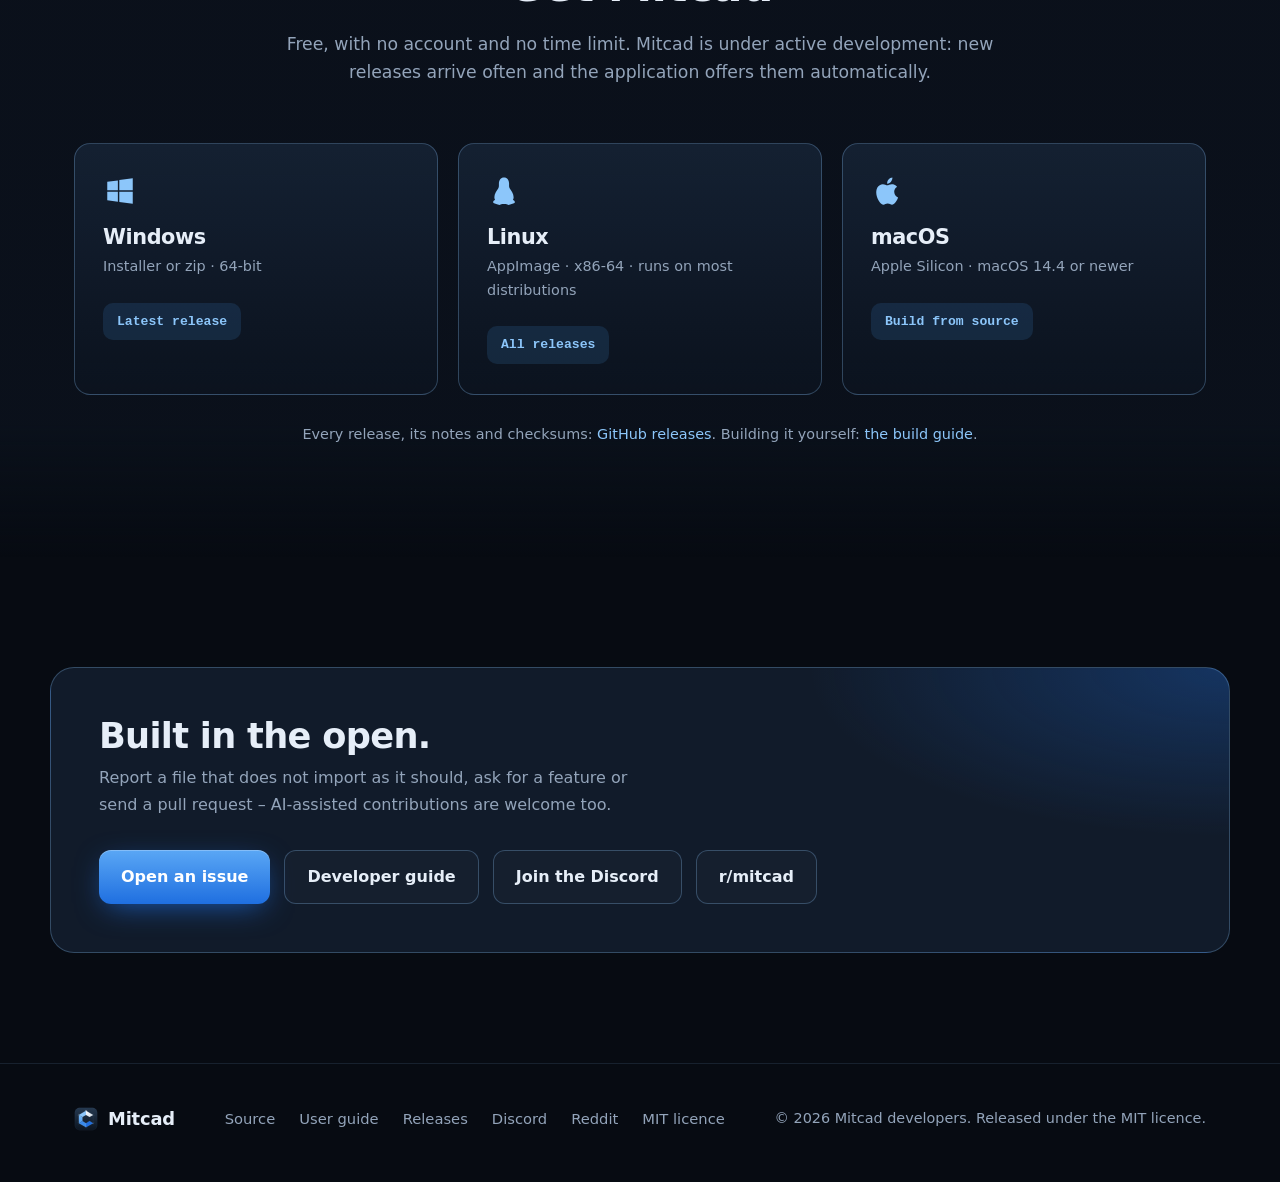
==== commit ee2f1574: "Top bar: GitHub, Discord and Reddit as plain links beside Docs; Reddit also in the community section" ====
--- a/index.html
+++ b/index.html
@@ -32,11 +32,9 @@
         <a href="#formats">Formats</a>
         <a href="#download">Download</a>
         <a href="https://github.com/mitcad/Mitcad/blob/main/docs/user-guide.md">Docs</a>
+        <a href="https://github.com/mitcad/Mitcad">GitHub</a>
         <a href="https://discord.gg/zvASUs9Dy">Discord</a>
-        <a class="gh" href="https://github.com/mitcad/Mitcad" aria-label="Mitcad on GitHub">
-          <svg viewBox="0 0 16 16" width="18" height="18" aria-hidden="true"><path fill="currentColor" d="M8 0C3.58 0 0 3.58 0 8c0 3.54 2.29 6.53 5.47 7.59.4.07.55-.17.55-.38 0-.19-.01-.82-.01-1.49-2.01.37-2.53-.49-2.69-.94-.09-.23-.48-.94-.82-1.13-.28-.15-.68-.52-.01-.53.63-.01 1.08.58 1.23.82.72 1.21 1.87.87 2.33.66.07-.52.28-.87.51-1.07-1.78-.2-3.64-.89-3.64-3.95 0-.87.31-1.59.82-2.15-.08-.2-.36-1.02.08-2.12 0 0 .67-.21 2.2.82.64-.18 1.32-.27 2-.27.68 0 1.36.09 2 .27 1.53-1.04 2.2-.82 2.2-.82.44 1.1.16 1.92.08 2.12.51.56.82 1.27.82 2.15 0 3.07-1.87 3.75-3.65 3.95.29.25.54.73.54 1.48 0 1.07-.01 1.93-.01 2.2 0 .21.15.46.55.38A8.013 8.013 0 0016 8c0-4.42-3.58-8-8-8z"/></svg>
-          <span>GitHub</span>
-        </a>
+        <a href="https://www.reddit.com/r/mitcad/">Reddit</a>
       </nav>
     </div>
   </header>
@@ -301,6 +299,7 @@
           <a class="btn primary" href="https://github.com/mitcad/Mitcad/issues">Open an issue</a>
           <a class="btn ghost" href="https://github.com/mitcad/Mitcad/blob/main/docs/development.md">Developer guide</a>
           <a class="btn ghost" href="https://discord.gg/zvASUs9Dy">Join the Discord</a>
+          <a class="btn ghost" href="https://www.reddit.com/r/mitcad/">r/mitcad</a>
         </div>
       </div>
     </section>
@@ -314,6 +313,7 @@
         <a href="https://github.com/mitcad/Mitcad/blob/main/docs/user-guide.md">User guide</a>
         <a href="https://github.com/mitcad/Mitcad/releases">Releases</a>
         <a href="https://discord.gg/zvASUs9Dy">Discord</a>
+        <a href="https://www.reddit.com/r/mitcad/">Reddit</a>
         <a href="https://github.com/mitcad/Mitcad/blob/main/LICENSE">MIT licence</a>
       </nav>
       <p class="small">© 2026 Mitcad developers. Released under the MIT licence.</p>
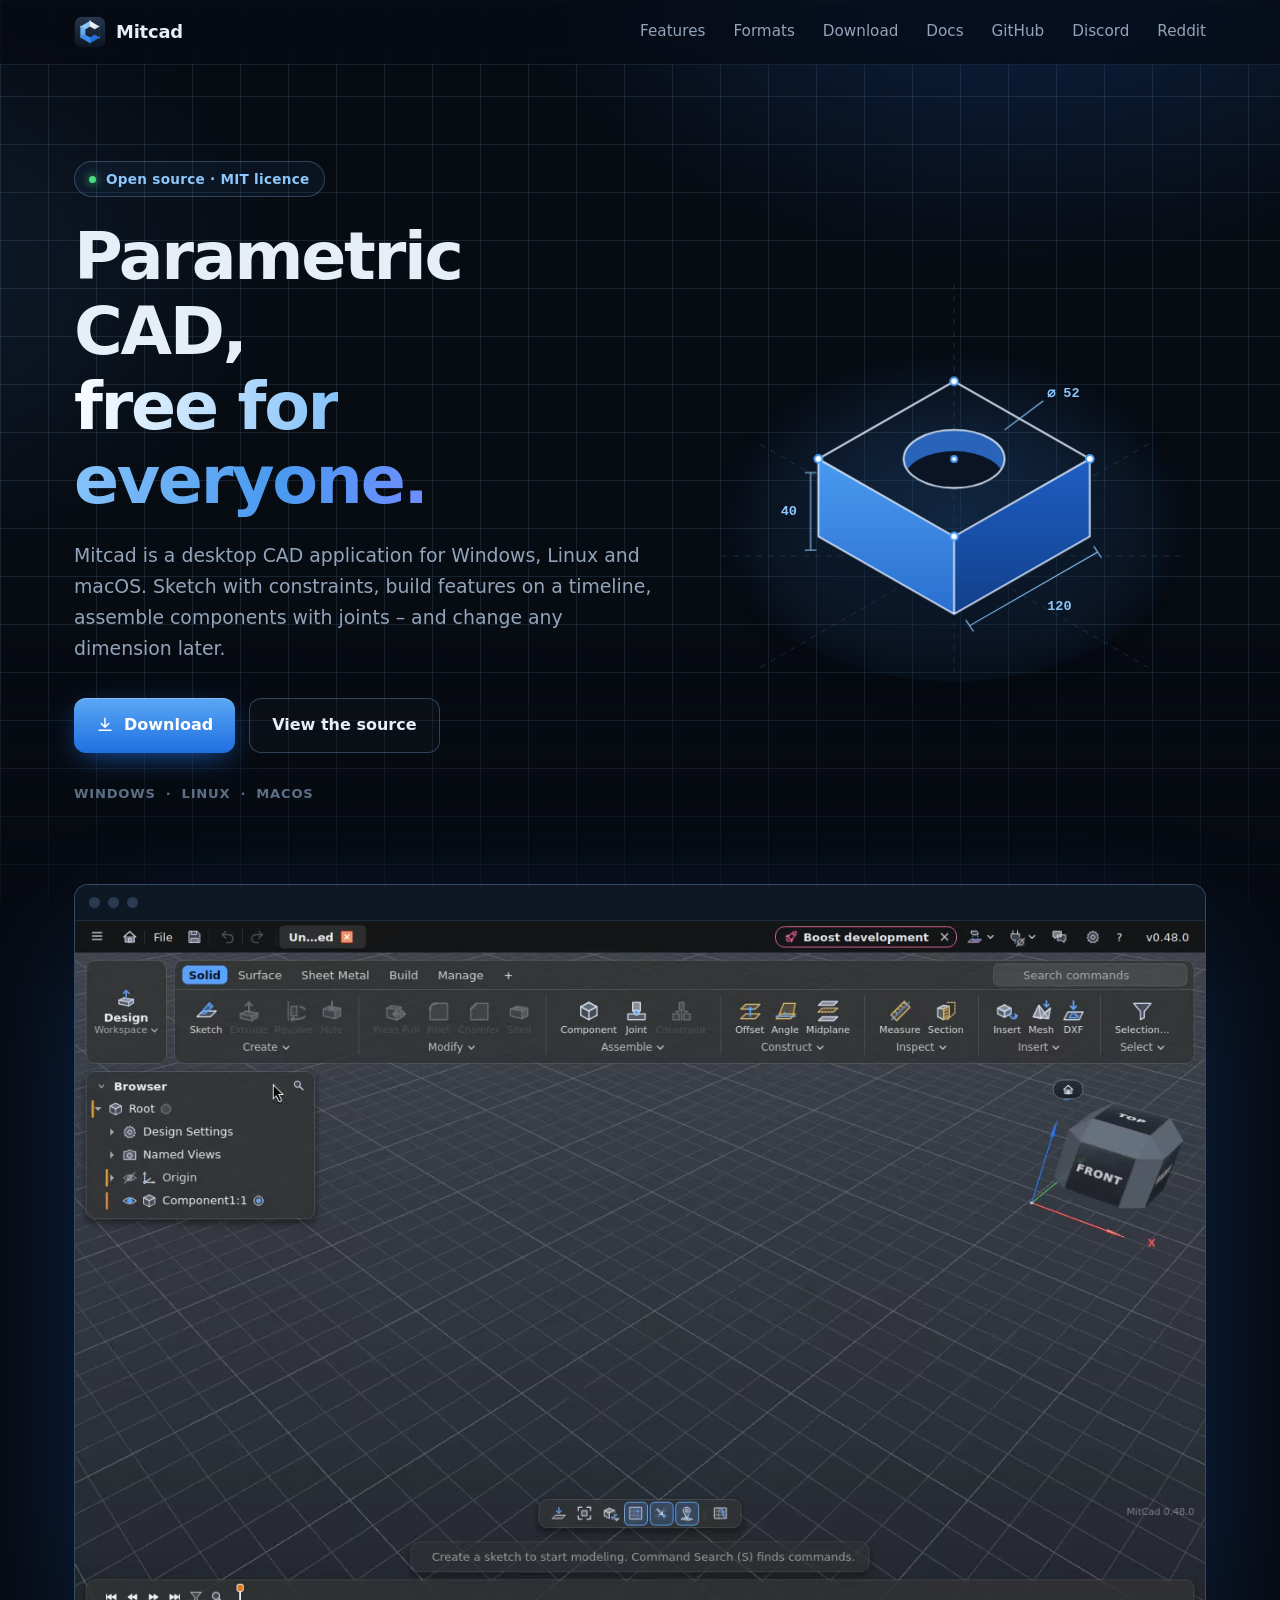
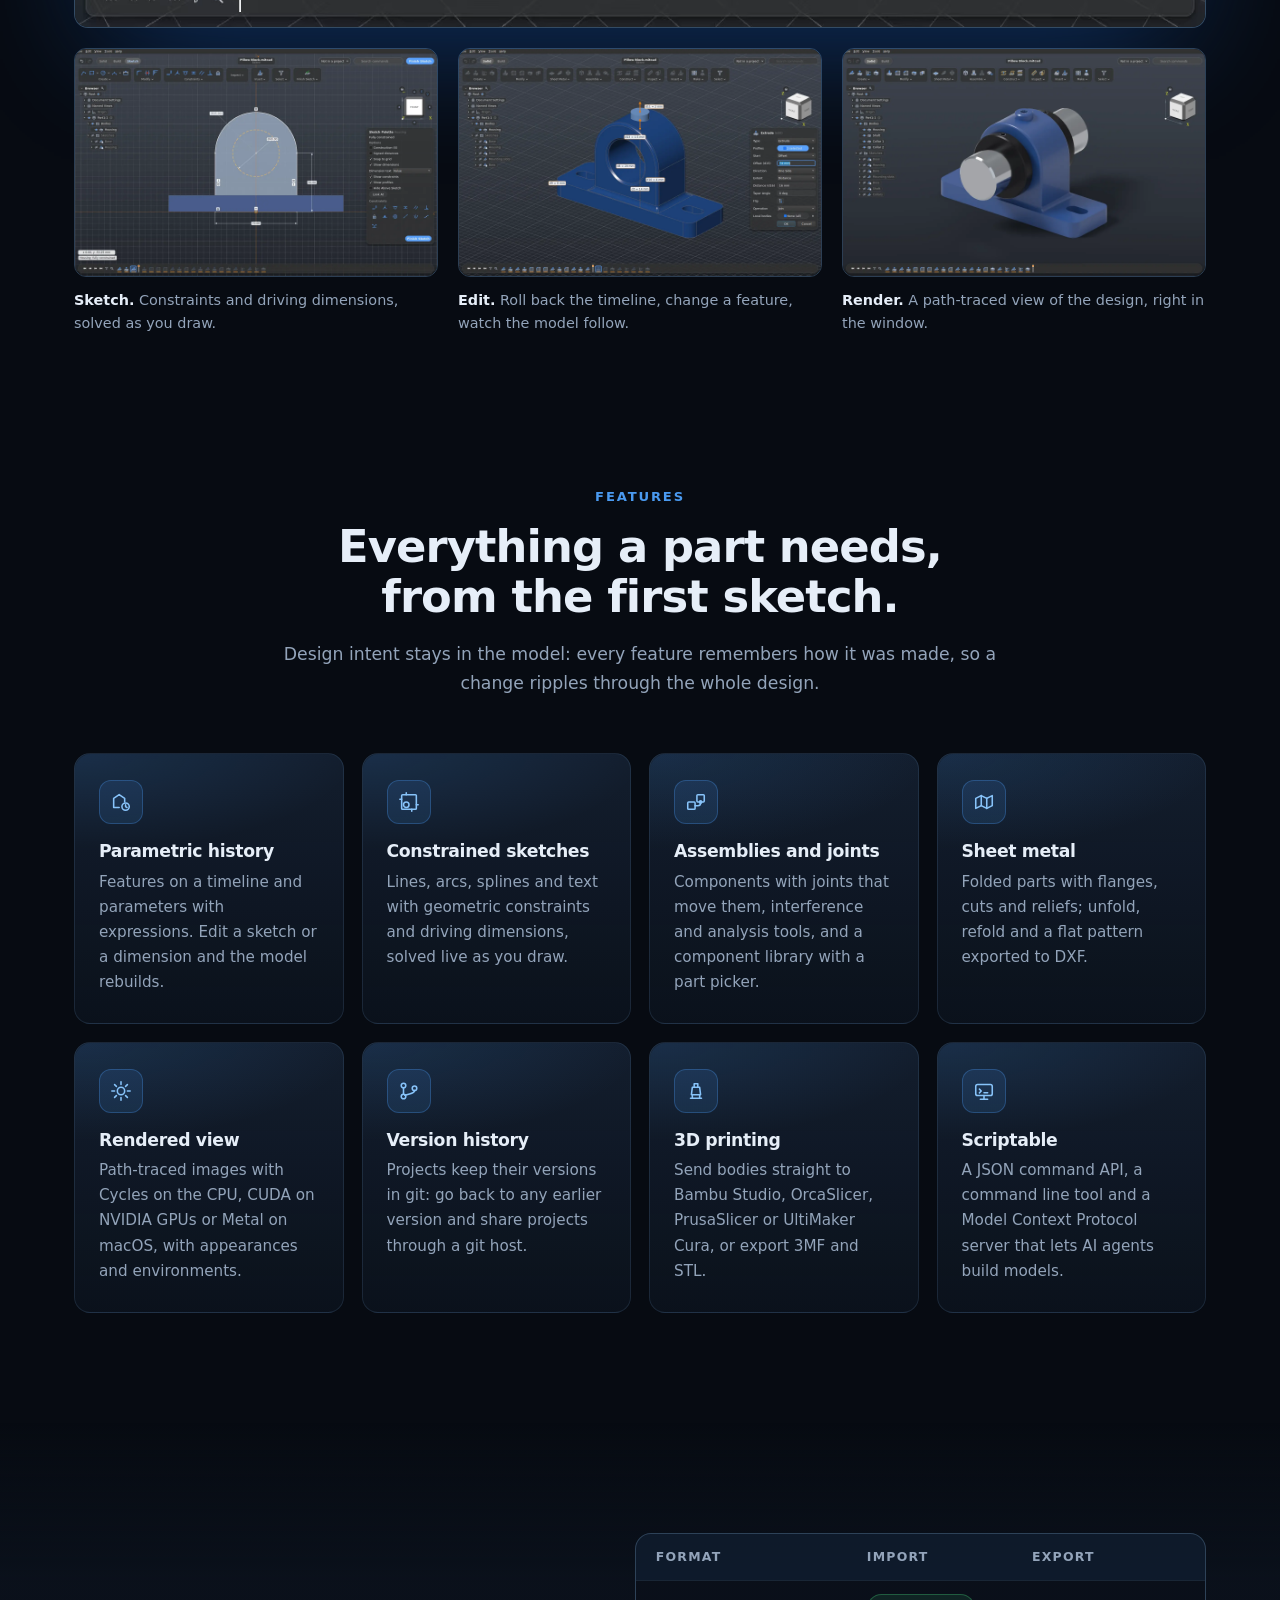
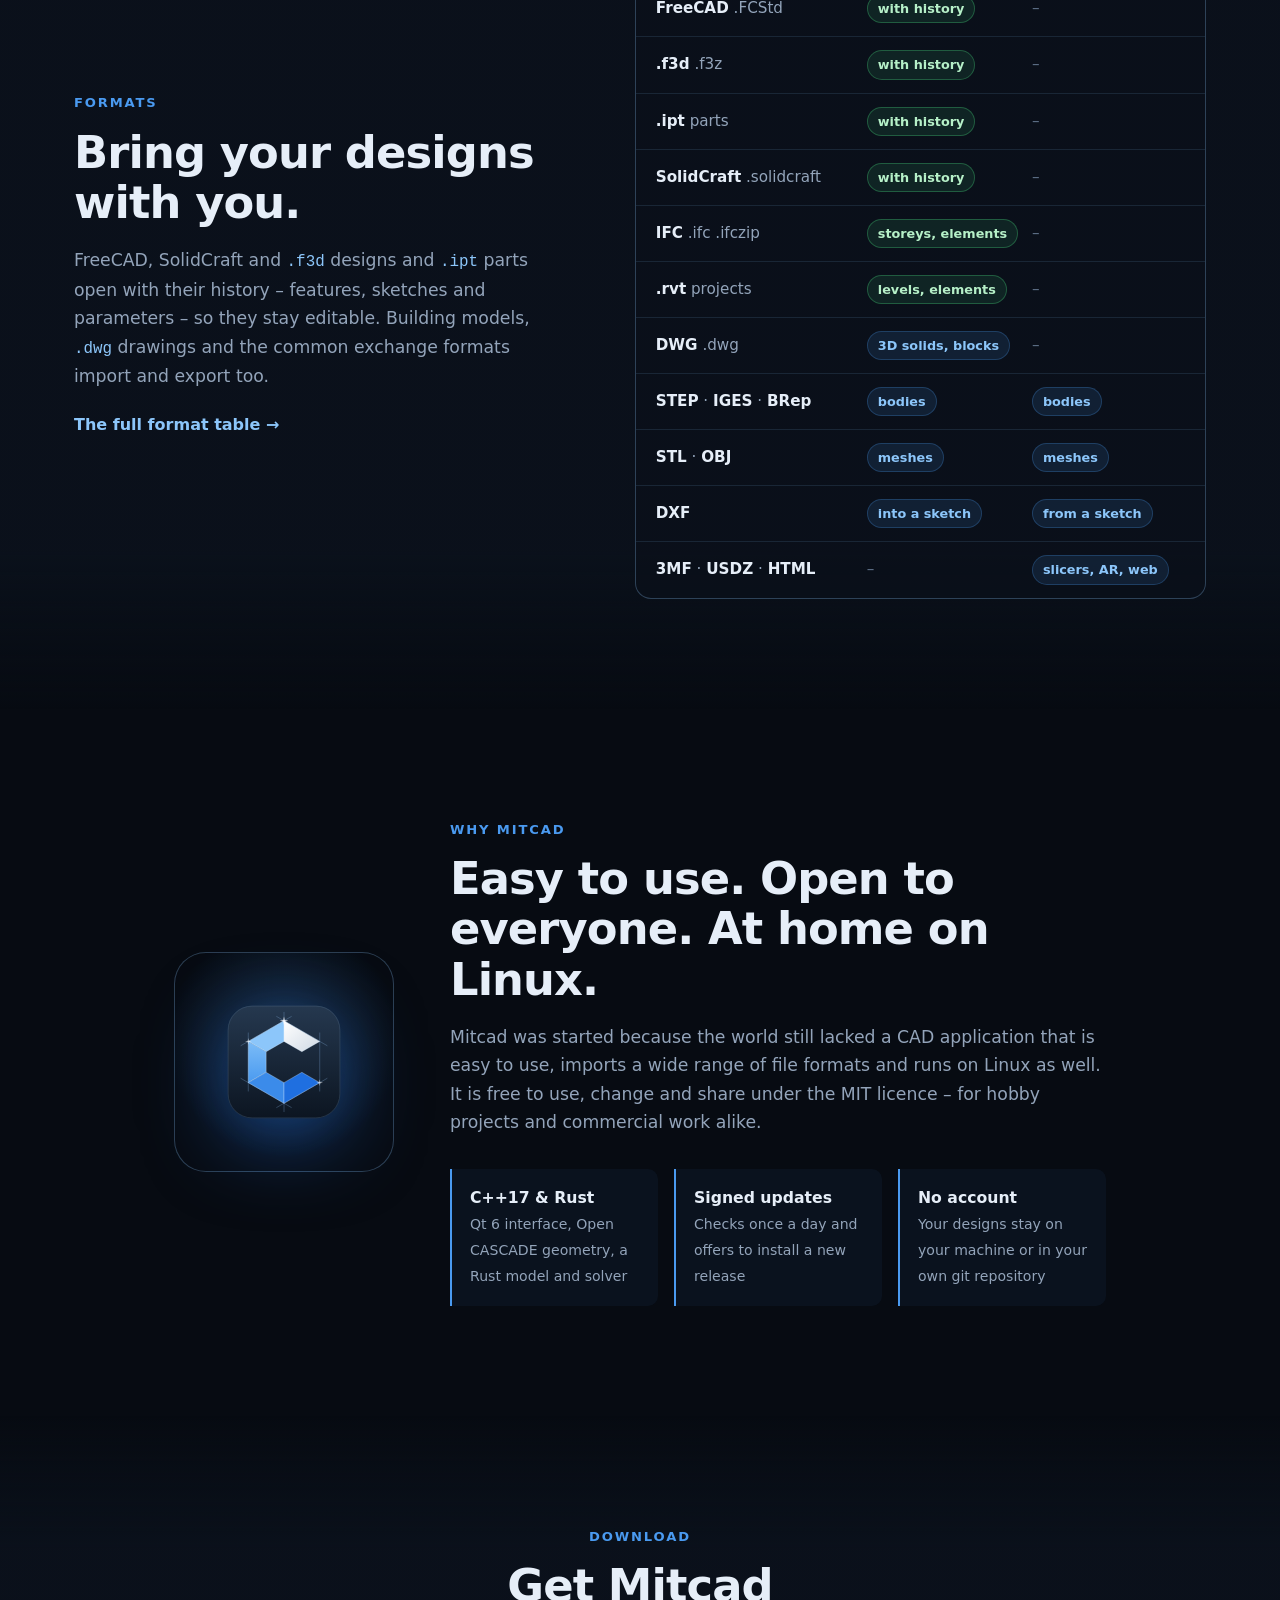
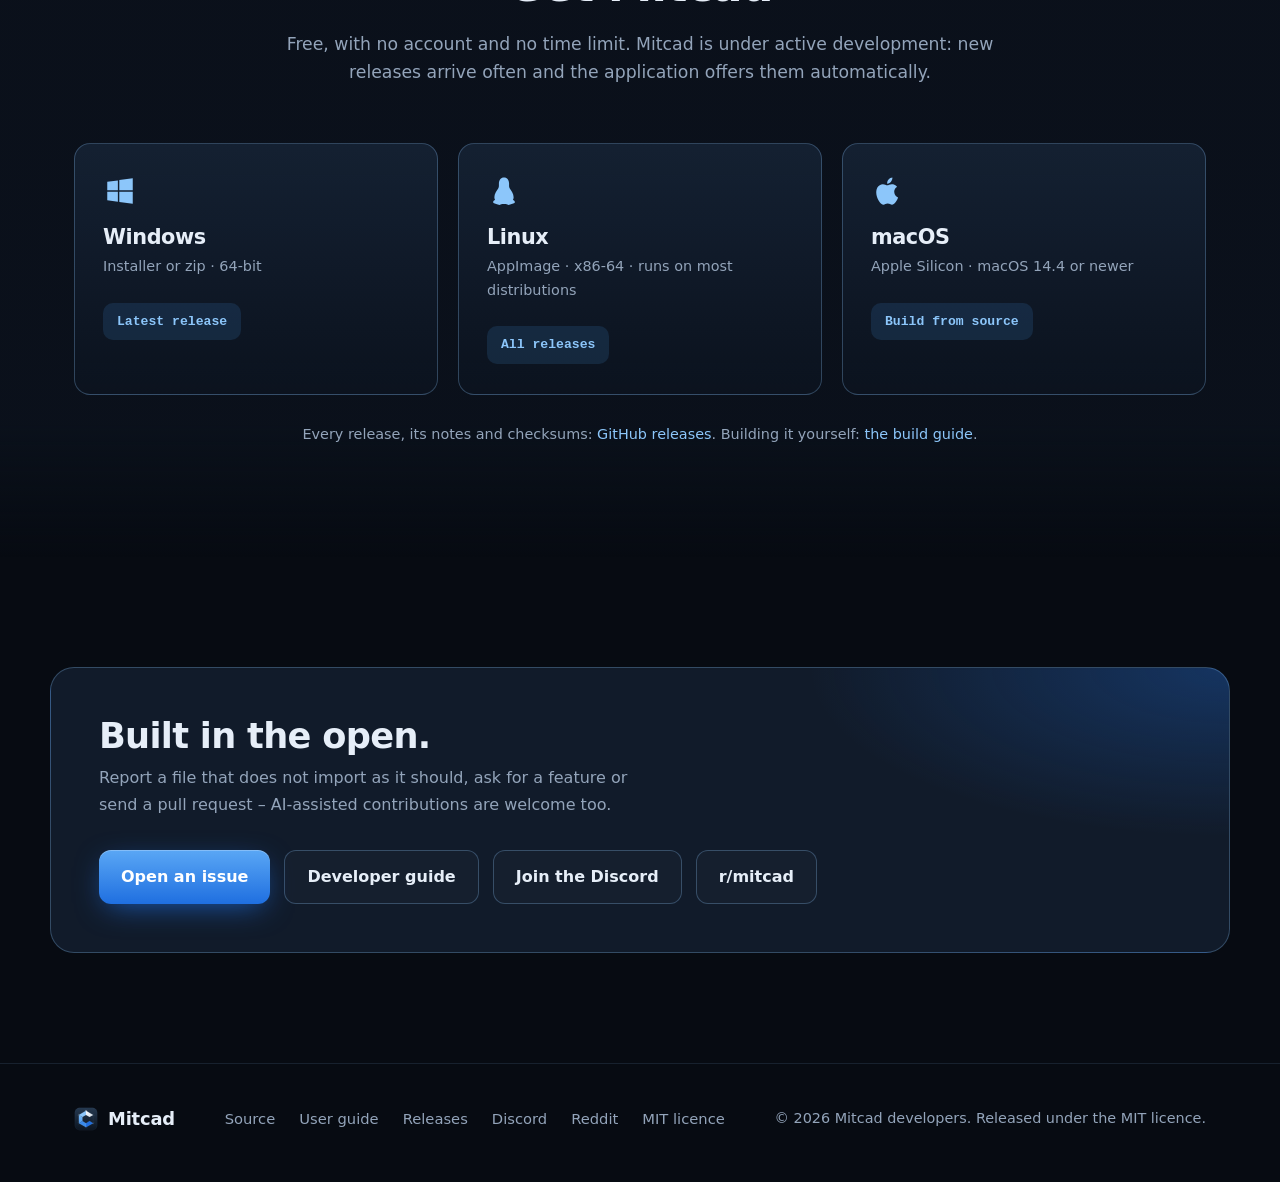
==== commit 4524a57f: "Discord: mitcad.org/discord redirects to the server's invite, and the site's links go through it Co-" ====
--- a/index.html
+++ b/index.html
@@ -33,7 +33,7 @@
         <a href="#download">Download</a>
         <a href="https://github.com/mitcad/Mitcad/blob/main/docs/user-guide.md">Docs</a>
         <a href="https://github.com/mitcad/Mitcad">GitHub</a>
-        <a href="https://discord.gg/zvASUs9Dy">Discord</a>
+        <a href="https://mitcad.org/discord">Discord</a>
         <a href="https://www.reddit.com/r/mitcad/">Reddit</a>
       </nav>
     </div>
@@ -298,7 +298,7 @@
         <div class="cta">
           <a class="btn primary" href="https://github.com/mitcad/Mitcad/issues">Open an issue</a>
           <a class="btn ghost" href="https://github.com/mitcad/Mitcad/blob/main/docs/development.md">Developer guide</a>
-          <a class="btn ghost" href="https://discord.gg/zvASUs9Dy">Join the Discord</a>
+          <a class="btn ghost" href="https://mitcad.org/discord">Join the Discord</a>
           <a class="btn ghost" href="https://www.reddit.com/r/mitcad/">r/mitcad</a>
         </div>
       </div>
@@ -312,7 +312,7 @@
         <a href="https://github.com/mitcad/Mitcad">Source</a>
         <a href="https://github.com/mitcad/Mitcad/blob/main/docs/user-guide.md">User guide</a>
         <a href="https://github.com/mitcad/Mitcad/releases">Releases</a>
-        <a href="https://discord.gg/zvASUs9Dy">Discord</a>
+        <a href="https://mitcad.org/discord">Discord</a>
         <a href="https://www.reddit.com/r/mitcad/">Reddit</a>
         <a href="https://github.com/mitcad/Mitcad/blob/main/LICENSE">MIT licence</a>
       </nav>
